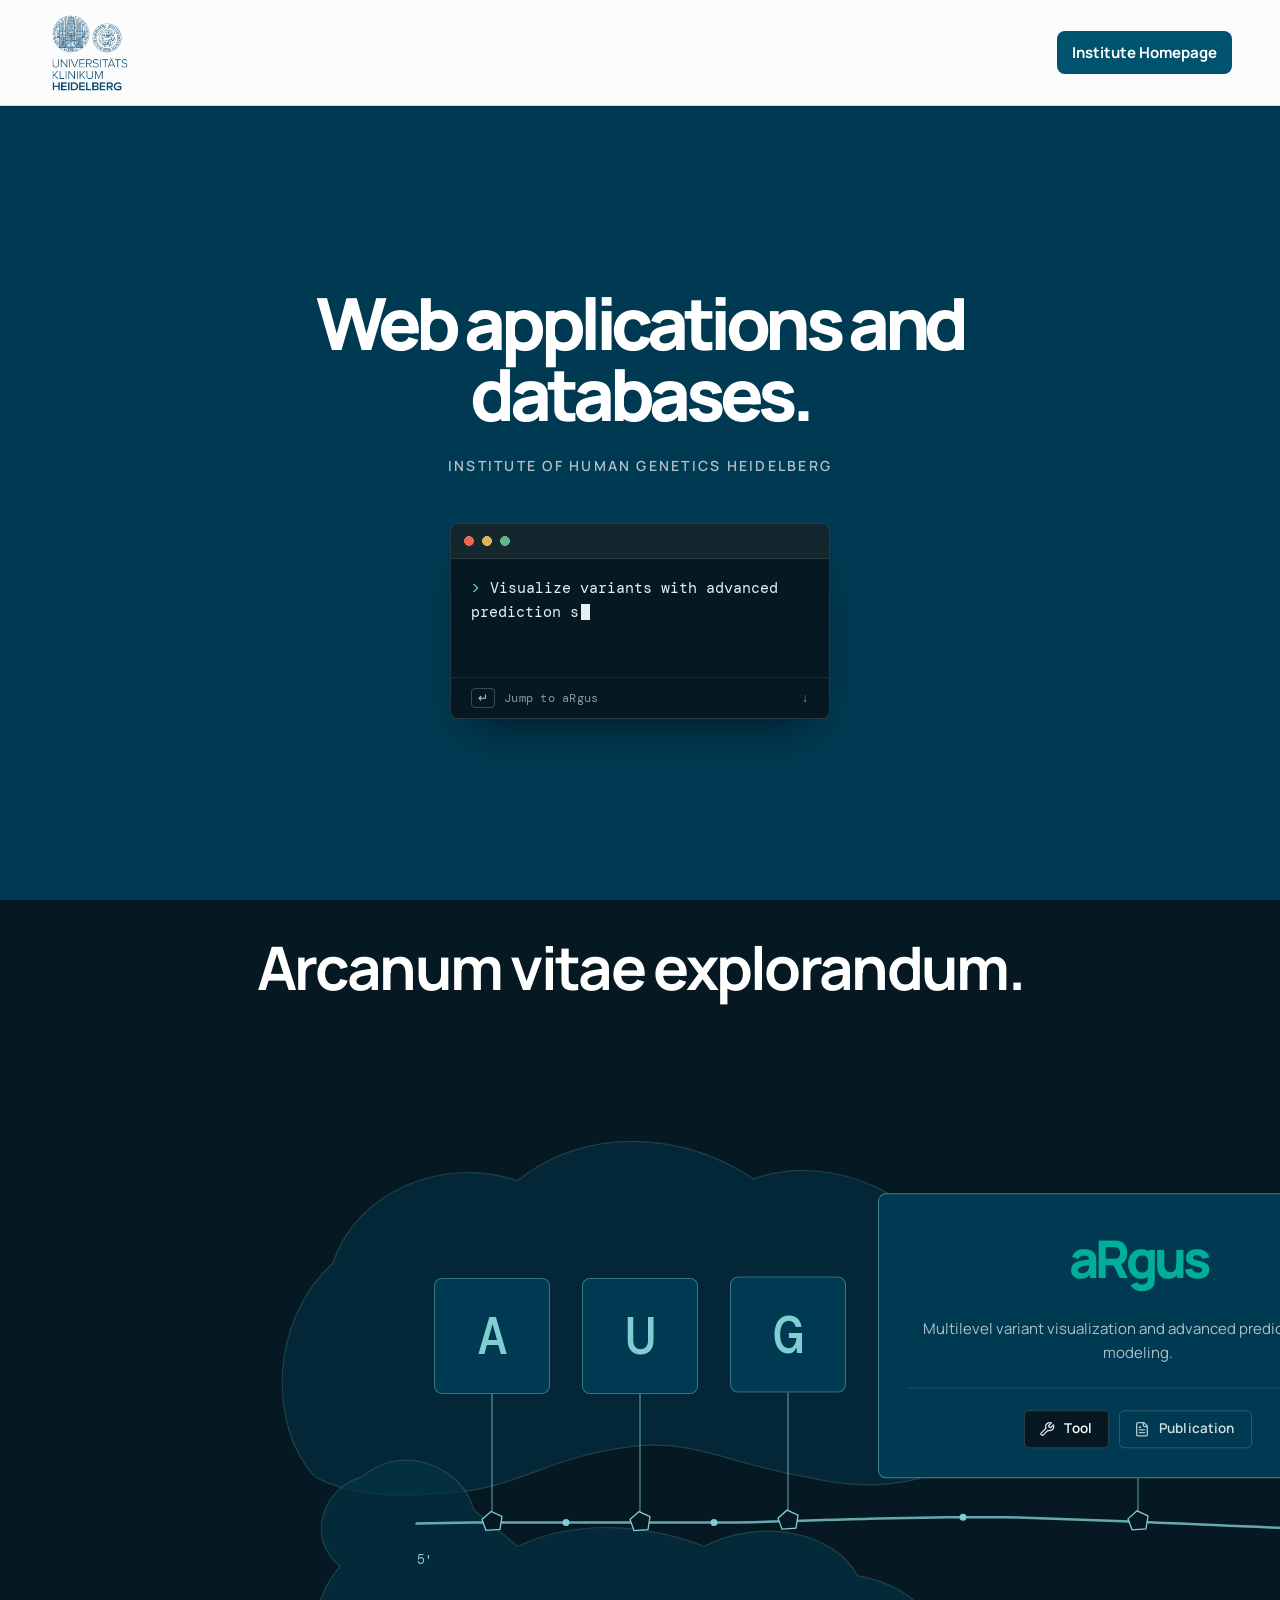
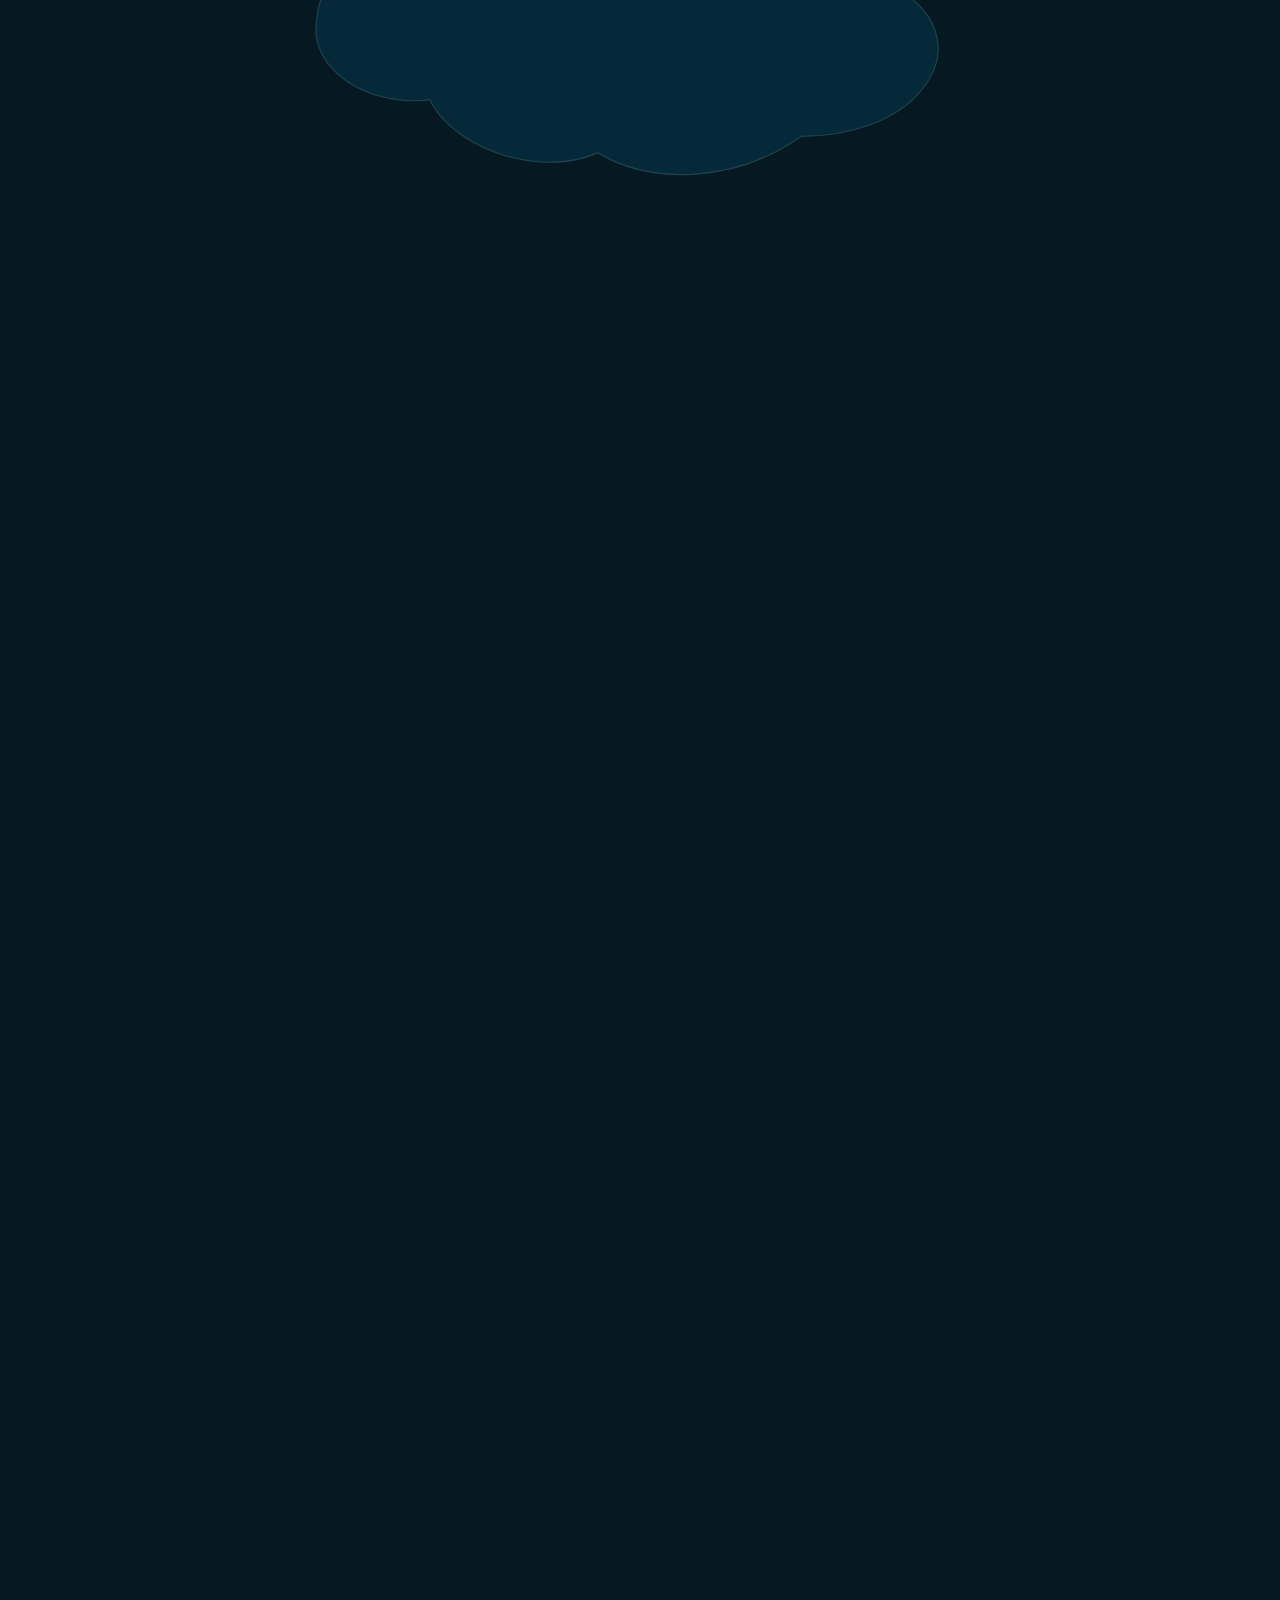
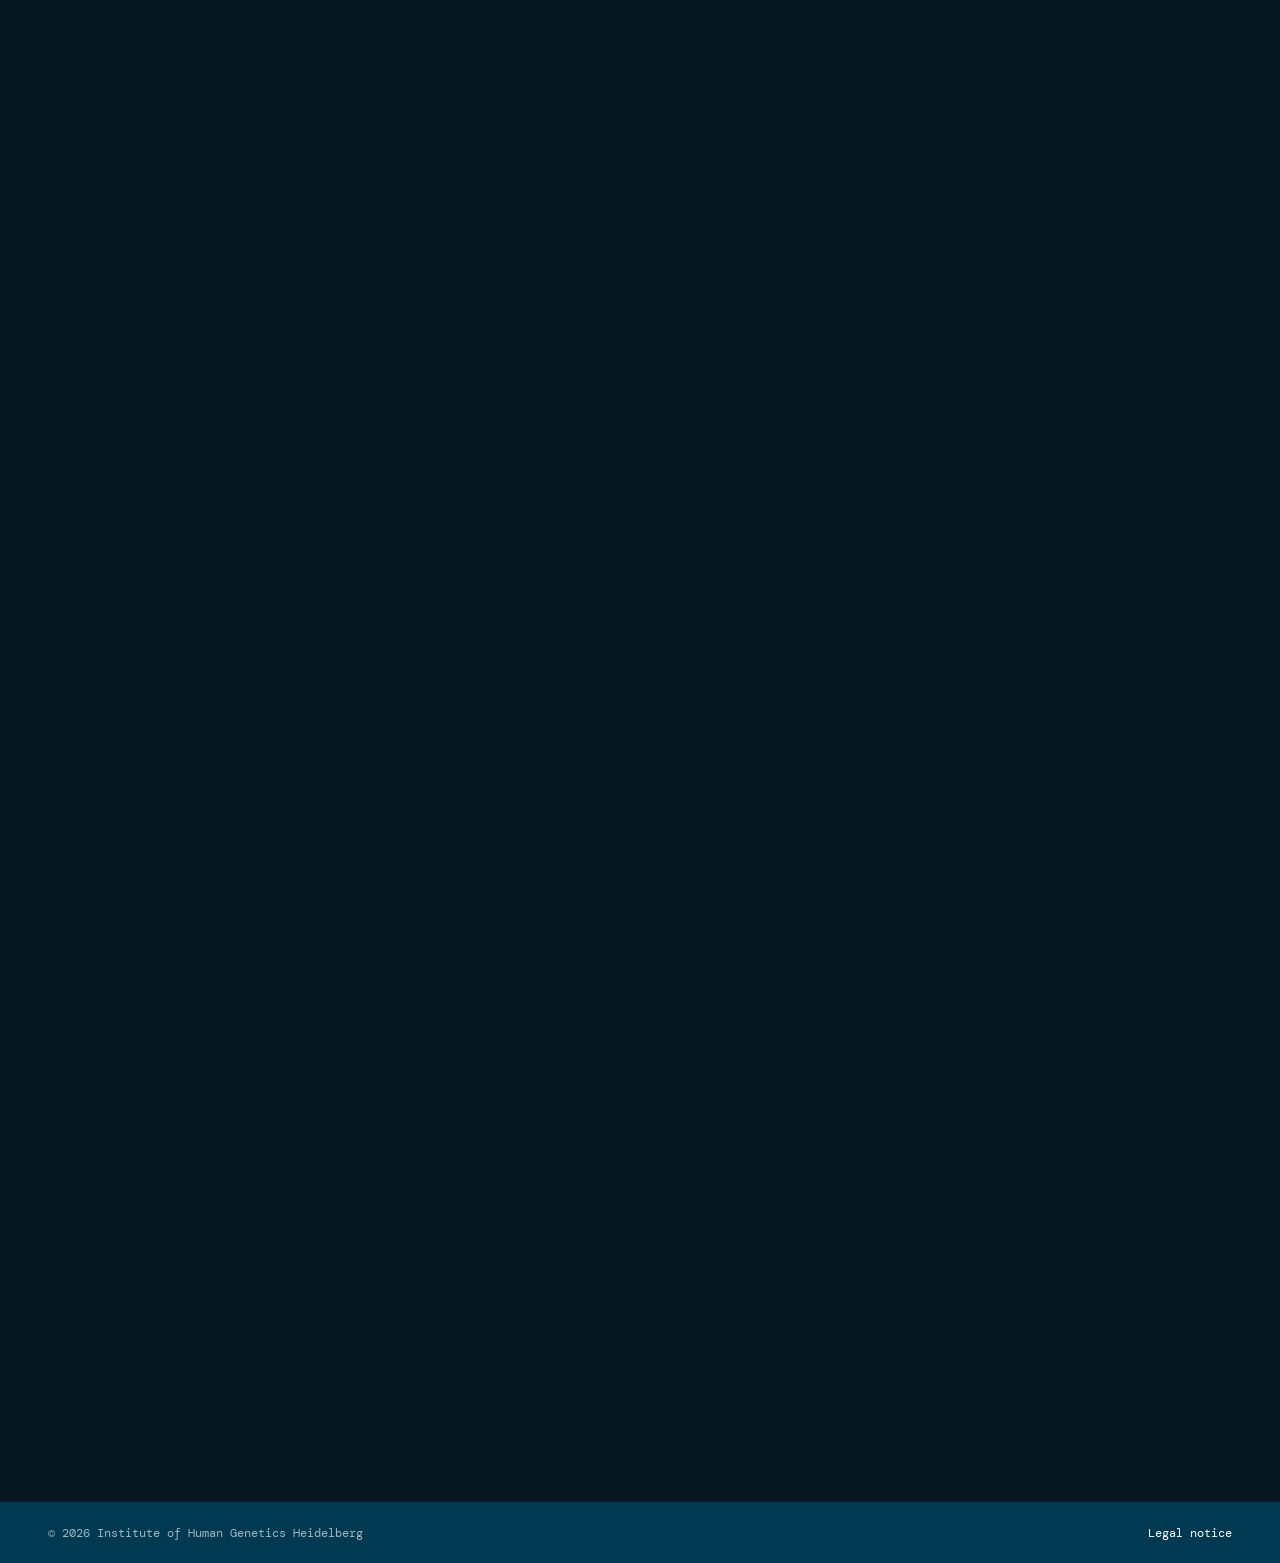
==== horizontal.html @ 0d4185ce "Add horizontal RNA portal test preview" ====
<!doctype html>
<html lang="en">
<head>
  <meta charset="UTF-8" /><meta name="viewport" content="width=device-width, initial-scale=1.0" />
  <meta name="description" content="Web tools and databases from the Institute of Human Genetics Heidelberg." />
  <title>Institute of Human Genetics Heidelberg | Digital Tools</title>
  <link rel="preconnect" href="https://fonts.googleapis.com" /><link rel="preconnect" href="https://fonts.gstatic.com" crossorigin />
  <link href="https://fonts.googleapis.com/css2?family=DM+Mono:wght@400;500&family=Manrope:wght@400;500;600;700;800&display=swap" rel="stylesheet" />
  <link rel="stylesheet" href="styles.css?v=20261027-28" />
  <link rel="stylesheet" href="overrides.css?v=20261027-28" />
  <link rel="stylesheet" href="horizontal.css?v=20261027-28" />
</head>
<body>
  <a class="skip-link" href="#tools">Skip to tools</a>
  <header class="site-header">
    <div class="hospital-logo" aria-label="Universitätsklinikum Heidelberg">
      <img src="assets/ukhd-logo.png" alt="Universitätsklinikum Heidelberg" />
    </div>
    <nav aria-label="Main navigation"><a class="nav-button" href="https://www.klinikum.uni-heidelberg.de/humangenetik/" target="_blank" rel="noopener noreferrer">Institute Homepage</a></nav>
  </header>
  <main id="top">
    <section class="hero" aria-labelledby="hero-title">
      <div class="hero-copy">
        <h1 id="hero-title">Web applications and databases.</h1>
        <p class="intro">Institute of Human Genetics Heidelberg</p>
        <p class="phrase-rotator"><a id="phrase-link" class="phrase-link" href="#tool-argus" aria-label="Explore our tools"><span class="prompt" aria-hidden="true">&gt;</span><span id="phrase-text"></span><span class="caret" aria-hidden="true"></span><span class="hint" aria-hidden="true"><kbd>&crarr;</kbd><span id="phrase-hint-text"></span><span class="hint-arrow">&darr;</span></span></a></p>
      </div>
    </section>
    <section class="tools-section horizontal-tools" id="tools" aria-label="Web applications">
      <div class="horizontal-journey" data-start-slot="0" data-stop-slot="13">
        <div class="horizontal-scene">
          <div class="section-heading">
            <h2>Arcanum vitae explorandum.</h2>
          </div>
          <div class="horizontal-stage">
            <svg class="horizontal-ribosome" aria-hidden="true"><g id="horizontal-ribosome-schematic"><path class="subunit-large" data-subunit="60S" d="M-178 -25 C-204 -54 -202 -111 -168 -142 C-155 -181 -108 -201 -67 -187 C-30 -217 24 -214 62 -188 C108 -204 158 -176 170 -141 C207 -122 212 -78 188 -48 C169 -20 128 -16 91 -25 C48 -32 28 -47 -9 -41 C-52 -35 -70 -17 -109 -16 C-137 -14 -160 -15 -178 -25 Z"/><path class="subunit-small" data-subunit="40S" d="M-164 24 C-183 9 -174 -19 -152 -25 C-129 -45 -96 -29 -91 -7 L-67 13 C-31 -4 10 3 35 13 C66 -3 106 5 119 29 C154 35 173 62 158 86 C143 111 109 117 88 117 C53 142 7 144 -23 126 C-58 141 -104 121 -115 97 C-151 101 -181 79 -177 54 C-176 42 -172 33 -164 24 Z"/></g></svg>
            <div class="horizontal-viewport" tabindex="0" aria-label="Web applications">
              <div class="horizontal-track">
                <svg class="horizontal-backbone" aria-hidden="true"><path class="horizontal-strand"></path><g class="horizontal-sugars"></g></svg>
                <div class="horizontal-unit horizontal-letter start-codon" data-slot="0"><span class="nucleotide-mark" aria-hidden="true">A</span></div>
                <div class="horizontal-unit horizontal-letter start-codon" data-slot="1"><span class="nucleotide-mark" aria-hidden="true">U</span></div>
                <div class="horizontal-unit horizontal-letter start-codon" data-slot="2"><span class="nucleotide-mark" aria-hidden="true">G</span></div>
                <div class="horizontal-unit horizontal-tool" data-slot="3" data-index="0"><article class="tool-card argus" id="tool-argus">
          <div class="tool-logo-wrap"><span class="argus-logo">aRgus</span></div>
          <p class="tool-description">Multilevel variant visualization and advanced prediction score modeling.</p>
          <div class="card-links"><a class="text-link" href="https://argus.urz.uni-heidelberg.de" target="_blank" rel="noopener noreferrer">Tool</a><a class="repo-link" href="https://pubmed.ncbi.nlm.nih.gov/36789265/" target="_blank" rel="noopener noreferrer">Publication</a></div>
        </article></div>
                <div class="horizontal-unit horizontal-letter" data-slot="4"><span class="nucleotide-mark" aria-hidden="true">G</span></div>
                <div class="horizontal-unit horizontal-letter" data-slot="5"><span class="nucleotide-mark" aria-hidden="true">C</span></div>
                <div class="horizontal-unit horizontal-tool" data-slot="6" data-index="1"><article class="tool-card mfap" id="tool-mfap">
          <div class="tool-logo-wrap"><img class="mfap-logo" src="assets/mfap-logo.svg" alt="MfAP logo" /></div>
          <p class="tool-description">Calculate and predict DNA- and protein-level consequences of variants in single-exon genes.</p>
          <div class="card-links"><a class="text-link" href="https://tim-schubert-mfap.share.connect.posit.cloud/" target="_blank" rel="noopener noreferrer">Tool</a><a class="repo-link" href="https://github.com/tim-schubert/mfap" target="_blank" rel="noopener noreferrer">GitHub</a></div>
        </article></div>
                <div class="horizontal-unit horizontal-letter" data-slot="7"><span class="nucleotide-mark" aria-hidden="true">A</span></div>
                <div class="horizontal-unit horizontal-letter" data-slot="8"><span class="nucleotide-mark" aria-hidden="true">U</span></div>
                <div class="horizontal-unit horizontal-tool" data-slot="9" data-index="2"><article class="tool-card mammoth" id="tool-mammoth">
          <div class="tool-logo-wrap"><img class="mammoth-logo" src="assets/mammoth-logo.png" alt="MAMMOTH icon" /><span class="mammoth-wordmark">MAMMOTH</span></div>
          <p class="tool-description">Multi-omics database for human stem cell-derived cortical neurons modeling Prader-Willi and Schaaf-Yang syndrome.</p>
          <div class="card-links"><a class="text-link" href="https://jannisbuecking-mamoth.share.connect.posit.cloud/" target="_blank" rel="noopener noreferrer">Tool</a><a class="repo-link" href="https://github.com/jannisbuecking/MAMMOTH" target="_blank" rel="noopener noreferrer">GitHub</a><a class="repo-link" href="https://doi.org/10.64898/2026.05.01.722223" target="_blank" rel="noopener noreferrer">Publication</a></div>
        </article></div>
                <div class="horizontal-unit horizontal-letter" data-slot="10"><span class="nucleotide-mark" aria-hidden="true">C</span></div>
                <div class="horizontal-unit horizontal-letter" data-slot="11"><span class="nucleotide-mark" aria-hidden="true">G</span></div>
                <div class="horizontal-unit horizontal-tool" data-slot="12" data-index="3"><article class="tool-card sys" id="tool-sys">
          <div class="tool-logo-wrap"><span class="sys-logo">SYS Severity Score Calculator</span></div>
          <p class="tool-description">Clinical severity score calculator for Schaaf-Yang syndrome, based on developmental milestones and phenotype.</p>
          <div class="card-links"><a class="text-link" href="https://w3id.org/schaaflab/sys-severity-calculator" target="_blank" rel="noopener noreferrer">Tool</a></div>
        </article></div>
                <div class="horizontal-unit horizontal-letter stop-codon" data-slot="13"><span class="nucleotide-mark" aria-hidden="true">U</span></div>
                <div class="horizontal-unit horizontal-letter stop-codon" data-slot="14"><span class="nucleotide-mark" aria-hidden="true">A</span></div>
                <div class="horizontal-unit horizontal-letter stop-codon" data-slot="15"><span class="nucleotide-mark" aria-hidden="true">A</span></div>
              </div>
              <span class="horizontal-prime horizontal-start" aria-hidden="true">5′</span>
              <span class="horizontal-prime horizontal-end" aria-hidden="true">3′</span>
            </div>
          </div>
        </div>
      </div>
    </section>
  </main>
  <footer><span>© <span id="year"></span> Institute of Human Genetics Heidelberg</span><a href="impressum.html">Legal notice</a></footer>
  <script src="script.js?v=20261027-28"></script>
  <script src="horizontal.js?v=20261027-28"></script>
</body>
</html>
---- styles.css ----
:root{--blue:#00536f;--blue-dark:#003a52;--aqua:#80cdd2;--mist:#e9f3f3;--paper:#fbfcfc;--ink:#12313d;--coral:#ee674d;--line:#c9dde0}*{box-sizing:border-box}html{scroll-behavior:smooth}body{margin:0;background:var(--paper);color:var(--ink);font-family:Manrope,Arial,sans-serif}a{color:inherit}.skip-link{position:absolute;left:-999px}.skip-link:focus{left:1rem;top:1rem;z-index:3;background:#fff;padding:.75rem}.site-header{height:106px;display:flex;align-items:center;justify-content:space-between;max-width:1320px;padding:10px 48px;margin:auto;border-bottom:1px solid var(--line)}.hospital-logo img{display:block;width:132px;max-height:84px;object-fit:contain;object-position:left center}nav{display:flex;align-items:center;gap:29px;font-size:13px;font-weight:700}nav a{text-decoration:none}.nav-button{background:var(--blue);color:#fff;padding:11px 15px;border-radius:2px}.eyebrow{margin:0 0 16px;font-family:"DM Mono",monospace;font-size:11px;letter-spacing:.11em;text-transform:uppercase;color:var(--blue)}h1,h2,p{margin-top:0}h1{margin-bottom:24px;max-width:740px;font-size:clamp(50px,6vw,86px);line-height:.99;letter-spacing:-.075em;font-weight:800}h1 em{color:var(--blue);font-style:normal}.intro{max-width:490px;color:#4e6870;font-size:17px;line-height:1.65}.tools-section{padding:90px max(48px,calc((100vw - 1224px)/2));background:var(--blue-dark);color:#fff}.section-heading{max-width:640px;margin-bottom:42px}.section-heading .eyebrow{color:var(--aqua)}h2{margin-bottom:13px;font-size:clamp(32px,4vw,54px);line-height:1.04;letter-spacing:-.06em}.tool-grid{display:grid;grid-template-columns:repeat(2,1fr);gap:18px}.tool-card{min-height:400px;display:flex;flex-direction:column;padding:25px;color:var(--ink)}.card-links{display:flex;align-items:center;justify-content:space-between}.tool-logo-wrap{min-height:150px;display:flex;align-items:center;margin:18px 0}.mammoth-logo{width:230px;max-height:145px;object-fit:contain;object-position:left center;mix-blend-mode:multiply}.mfap-logo{width:250px;height:auto}.tool-description{max-width:435px;margin-bottom:22px;color:#3e5a62;font-size:14px;line-height:1.55}.card-links{margin-top:auto}.text-link{font-size:14px;font-weight:800;text-decoration:none}.repo-link{text-decoration:none;border-bottom:1px solid currentColor;padding-bottom:2px}footer{display:flex;justify-content:space-between;gap:22px;max-width:1320px;margin:auto;padding:22px 48px;border-top:1px solid var(--line);color:#527077;font:11px "DM Mono",monospace}footer a{text-decoration:none}@media(max-width:700px){.site-header{height:82px;padding:7px 20px}.hospital-logo img{width:99px;max-height:68px}nav a:not(.nav-button){display:none}.nav-button{padding:9px 10px;font-size:11px}.tools-section{padding:65px 20px}.tool-grid{grid-template-columns:1fr}.tool-card{min-height:370px}footer{display:block;padding:18px 20px}footer a{display:block;margin-top:8px}}
---- overrides.css ----
.hero {
  max-width: none; margin: 0;
  display: block; position: relative; overflow: hidden; padding: 0;
  min-height: calc(100vh - 106px); min-height: calc(100svh - 106px);
  color: #fff;
  background: var(--blue-dark);
}
.hero-copy { position: relative; z-index: 1; max-width: 860px; margin: 0 auto; padding: 120px 48px; min-height: calc(100vh - 106px); min-height: calc(100svh - 106px); display: flex; flex-direction: column; align-items: center; justify-content: center; text-align: center; }
.hero h1 { color: #fff; font-size: clamp(42px, 6vw, 72px); }
.hero .intro { color: #aebfc6; text-transform: uppercase; letter-spacing: .16em; font-size: 14px; font-weight: 600; }
.phrase-rotator { margin: 32px 0 0; width: 100%; display: flex; justify-content: center; }
.phrase-link {
  position: relative; display: block; box-sizing: border-box; overflow: hidden;
  width: min(100%, 380px); height: 196px; padding: 52px 20px 18px; text-decoration: none; text-align: left;
  font: 400 15px/24px "DM Mono", monospace; color: #e6f1f3;
  background: #061821; border: 1px solid rgba(255, 255, 255, .14); border-radius: 8px;
  box-shadow: 0 24px 48px -24px rgba(0, 0, 0, .7);
  transition: border-color 200ms ease;
}
.phrase-link:hover { border-color: rgba(255, 255, 255, .4); }
.phrase-link::before {
  content: ''; position: absolute; top: 0; left: 0; right: 0; height: 34px;
  background:
    radial-gradient(circle 5px at 18px 17px, #ee674d 98%, transparent),
    radial-gradient(circle 5px at 36px 17px, #d9b45a 98%, transparent),
    radial-gradient(circle 5px at 54px 17px, #5fb58a 98%, transparent),
    rgba(255, 255, 255, .06);
  border-bottom: 1px solid rgba(255, 255, 255, .1);
}
.phrase-link .hint {
  position: absolute; left: 0; right: 0; bottom: 0; display: flex; align-items: center; gap: 9px;
  padding: 10px 20px; border-top: 1px solid rgba(255, 255, 255, .08); background: #061821;
  font: 400 12px/1 "DM Mono", monospace; color: #7f9aa3; letter-spacing: .02em; transition: color 200ms ease;
}
.phrase-link .hint kbd { font: inherit; padding: 3px 6px; border: 1px solid rgba(255, 255, 255, .22); border-radius: 4px; color: #b9d3d8; }
.phrase-link .hint-arrow { margin-left: auto; transition: transform 200ms ease; }
.phrase-link:hover .hint, .phrase-link:focus-visible .hint { color: var(--aqua); }
.phrase-link:hover .hint-arrow { transform: translateY(3px); }
.phrase-link:focus-visible { outline: 2px solid var(--aqua); outline-offset: 3px; }
.phrase-link .prompt { color: var(--aqua); margin-right: 10px; }
.phrase-link .caret { display: inline-block; width: .6em; height: 1.05em; margin-left: 2px; vertical-align: -.18em; background: #e6f1f3; animation: caret-blink 1s step-end infinite; }
@keyframes caret-blink { 0%, 49% { opacity: 1; } 50%, 100% { opacity: 0; } }

.tools-section { background: #061821; color: #fff; }
.tools-section .section-heading { margin-bottom: 40px; }
.tools-section h2 { color: #fff; font-size: clamp(34px, 4.8vw, 60px); letter-spacing: -.045em; max-width: none; }
.tool-grid { display: grid; grid-template-columns: repeat(2, minmax(0, 1fr)); gap: 22px; }
.tool-card {
  display: flex; flex-direction: column; gap: 22px; min-height: 0;
  padding: 30px; text-align: left;
  background: var(--blue-dark); border: 1px solid rgba(255, 255, 255, .1); border-radius: 10px;
  transition: border-color 200ms ease, box-shadow 200ms ease;
}
.tool-card:hover { border-color: rgba(255, 255, 255, .3); box-shadow: 0 14px 32px -20px rgba(0, 0, 0, .8); }
.tool-card.reveal-ready {
  opacity: 0;
  transform: translateY(32px);
  transition: opacity 700ms cubic-bezier(.22, 1, .36, 1), transform 700ms cubic-bezier(.22, 1, .36, 1), border-color 200ms ease, box-shadow 200ms ease;
  transition-delay: calc(var(--reveal-order, 0) * 100ms);
  will-change: opacity, transform;
}
.tool-card.reveal-ready.is-visible { opacity: 1; transform: none; }
.tool-card.is-highlighted { border-color: rgba(255, 255, 255, .6); box-shadow: 0 0 0 3px rgba(255, 255, 255, .18); transition-delay: 0s; }
.tool-card .tool-logo-wrap { min-height: 0; height: 72px; margin: 0; padding: 0; justify-content: flex-start; align-items: center; background: none; }
.tool-card .tool-description { flex: 1; margin: 0; max-width: 52ch; font-size: 16px; line-height: 1.55; color: #aebfc6; }
.tool-card .card-links { margin: 0; padding-top: 22px; border-top: 1px solid rgba(255, 255, 255, .1); flex-wrap: wrap; justify-content: flex-start; gap: 10px; }
.nav-button { align-items: center; border-radius: 8px; display: inline-flex; justify-content: center; text-align: center; }
.argus-logo { color: #00ae9b; font-size: 52px; font-weight: 800; letter-spacing: -.08em; line-height: 1; }
.mfap-logo { width: 150px; height: auto; filter: invert(1); }
.mammoth .tool-logo-wrap { flex-direction: row; gap: 12px; }
.mammoth-logo { width: auto; height: 64px; max-height: none; mix-blend-mode: normal; filter: drop-shadow(0 0 1px #fff) drop-shadow(0 0 1px #fff); }
.mammoth-wordmark { color: #e6f1f3; font-size: 22px; font-weight: 800; letter-spacing: -.05em; }
.sys-logo { max-width: 200px; color: #fff; font-size: 22px; font-weight: 800; line-height: 1.15; letter-spacing: -.03em; }

.card-links .text-link, .card-links .repo-link {
  display: inline-flex; align-items: center; gap: 9px; padding: 10px 16px 10px 14px; border-radius: 5px;
  font: 600 13.5px/1 Manrope, Arial, sans-serif; letter-spacing: .01em; text-transform: none; text-decoration: none; white-space: nowrap;
  transition: background 160ms ease, border-color 160ms ease, color 160ms ease;
}
.card-links .text-link::before, .card-links .repo-link::before {
  content: ''; width: 16px; height: 16px; background: currentColor; opacity: .85;
  -webkit-mask: var(--icon) center / contain no-repeat; mask: var(--icon) center / contain no-repeat;
}
.card-links .text-link { --icon: url("data:image/svg+xml,%3Csvg xmlns='http://www.w3.org/2000/svg' viewBox='0 0 24 24' fill='none' stroke='black' stroke-width='2' stroke-linecap='round' stroke-linejoin='round'%3E%3Cpath d='M14.7 6.3a1 1 0 0 0 0 1.4l1.6 1.6a1 1 0 0 0 1.4 0l3.77-3.77a6 6 0 0 1-7.94 7.94l-6.91 6.91a2.12 2.12 0 0 1-3-3l6.91-6.91a6 6 0 0 1 7.94-7.94l-3.76 3.76z'/%3E%3C/svg%3E"); background: #061821; color: #fff; border: 1px solid rgba(255, 255, 255, .16); }
.card-links .text-link:hover { background: #020d13; border-color: rgba(255, 255, 255, .4); }
.card-links .repo-link { --icon: url("data:image/svg+xml,%3Csvg xmlns='http://www.w3.org/2000/svg' viewBox='0 0 24 24' fill='none' stroke='black' stroke-width='2' stroke-linecap='round' stroke-linejoin='round'%3E%3Cpath d='M15 2H6a2 2 0 0 0-2 2v16a2 2 0 0 0 2 2h12a2 2 0 0 0 2-2V7z'/%3E%3Cpath d='M14 2v4a2 2 0 0 0 2 2h4'/%3E%3Cpath d='M10 9H8'/%3E%3Cpath d='M16 13H8'/%3E%3Cpath d='M16 17H8'/%3E%3C/svg%3E"); background: transparent; color: #cfdde1; border: 1px solid rgba(255, 255, 255, .16); }
.card-links .repo-link[href*="github.com"] { --icon: url("data:image/svg+xml,%3Csvg xmlns='http://www.w3.org/2000/svg' viewBox='0 0 24 24' fill='none' stroke='black' stroke-width='2' stroke-linecap='round' stroke-linejoin='round'%3E%3Cpath d='M15 22v-4a4.8 4.8 0 0 0-1-3.5c3 0 6-2 6-5.5.08-1.25-.27-2.48-1-3.5.28-1.15.28-2.35 0-3.5 0 0-1 0-3 1.5-2.64-.5-5.36-.5-8 0C6 2 5 2 5 2c-.3 1.15-.3 2.35 0 3.5A5.4 5.4 0 0 0 4 9c0 3.5 3 5.5 6 5.5-.39.49-.68 1.05-.85 1.65-.17.6-.22 1.23-.15 1.85v4'/%3E%3Cpath d='M9 18c-4.51 2-5-2-7-2'/%3E%3C/svg%3E"); }
.card-links .repo-link:hover { border-color: rgba(255, 255, 255, .4); color: #fff; }
.card-links a:focus-visible { outline: 2px solid #fff; outline-offset: 2px; }

nav { font-size: 15px; }

footer { font-size: 12px; color: #9fb9c0; background: var(--blue-dark); border-top: 0; box-shadow: 0 0 0 100vmax var(--blue-dark); clip-path: inset(0 -100vmax); }
footer a { color: #fff; }

.legal-page { max-width: 900px; margin: 0 auto; padding: 72px 48px 100px; }
.legal-page h1 { font-size: clamp(42px, 5vw, 66px); }
.legal-page h2 { margin-top: 42px; font-size: 22px; letter-spacing: -.03em; }
.legal-page p { max-width: 780px; color: #3e5a62; font-size: 15px; line-height: 1.7; }
.legal-page .legal-address { white-space: pre-line; }

@media (max-width: 860px) { .tool-grid { grid-template-columns: 1fr; } }
@media (max-width: 700px) {
  .hero-copy { padding: 72px 24px; min-height: calc(100vh - 82px); min-height: calc(100svh - 82px); }
  .hero h1 { font-size: clamp(32px, 9vw, 46px); }
  nav a:not(.nav-button) { display: block; }
}
@media (prefers-reduced-motion: reduce) {
  .tool-card.reveal-ready {
    opacity: 1;
    transform: none;
    transition: none;
  }
  .phrase-link .caret { animation: none; }
}
---- horizontal.css ----
/* The original header and hero are deliberately outside this stylesheet. */
.tools-section.horizontal-tools { padding: 0; position: relative; background: #061821; }
.horizontal-tools .section-heading { max-width: 1224px; margin: 0 auto; padding: 36px 48px 22px; text-align: center; }
.horizontal-tools h2 { font-size: clamp(34px, 4.8vw, 60px); margin: 0; }
.horizontal-scene { --horizontal-base-size: 116px; position: relative; isolation: isolate; }
.horizontal-stage { position: relative; }
.horizontal-viewport { position: relative; padding: 28px 48px 60px; }
.horizontal-viewport:focus-visible { outline: 2px solid var(--aqua); outline-offset: -4px; }
.horizontal-track { position: relative; display: flex; flex-wrap: wrap; align-items: center; justify-content: center; gap: 32px; }
.horizontal-unit { flex: 0 0 auto; position: relative; }
.horizontal-letter { width: var(--horizontal-base-size); }
.horizontal-tool { width: min(100%, 520px); }
.horizontal-unit .nucleotide-mark { width: var(--horizontal-base-size); height: var(--horizontal-base-size); display: grid; place-items: center; border: 1px solid #80cdd266; border-radius: 8px; background: var(--blue-dark); color: var(--aqua); font: 500 52px 'DM Mono', monospace; }
.horizontal-unit .tool-card { width: 100%; min-height: var(--horizontal-card-height, 0px); padding: 29px; gap: 22px; border-radius: 8px; text-align: center; align-items: center; }
.horizontal-unit .tool-card.reveal-ready { opacity: 1; transform: none; transition: border-color 200ms ease, box-shadow 200ms ease; transition-delay: 0s; will-change: auto; }
.horizontal-unit .tool-card.is-current { border-color: #80cdd280; }
.horizontal-unit .tool-logo-wrap { flex-shrink: 0; width: 100%; justify-content: center; }
.horizontal-unit .tool-description { font-size: 15px; line-height: 1.6; text-align: center; }
.horizontal-unit .card-links { margin-top: auto; width: 100%; justify-content: center; }
.horizontal-unit .card-links a { justify-content: center; }
.horizontal-unit .sys-logo { max-width: 310px; }
.horizontal-ribosome, .horizontal-backbone, .horizontal-prime { display: none; }
/* Only the page scrolls. The clipped viewport is not a second scroll container. */
.horizontal-tools.is-enhanced .horizontal-scene { position: sticky; top: 0; height: 100vh; height: 100svh; overflow: clip; }
.horizontal-tools.is-enhanced .horizontal-stage { position: absolute; top: var(--horizontal-stage-top); bottom: 0; width: 100%; }
.horizontal-tools.is-enhanced .horizontal-viewport { position: absolute; inset: 0; overflow: clip; padding: 0; }
.horizontal-tools.is-enhanced .horizontal-track { display: block; height: 100%; will-change: transform; }
.horizontal-tools.is-enhanced .horizontal-unit { position: absolute; top: 0; height: 100%; }
.horizontal-tools.is-enhanced .nucleotide-mark { position: absolute; left: calc(50% - var(--horizontal-base-size) / 2); }
.horizontal-tools.is-enhanced .tool-card { position: absolute; left: 0; }
.horizontal-tools.is-enhanced .horizontal-ribosome { display: block; position: absolute; inset: 0; width: 100%; height: 100%; pointer-events: none; opacity: .46; }
.horizontal-ribosome path { vector-effect: non-scaling-stroke; stroke: var(--aqua); stroke-width: 1.2; stroke-opacity: .45; stroke-linejoin: round; }
.horizontal-ribosome .subunit-large { fill: var(--blue-dark); }
.horizontal-ribosome .subunit-small { fill: var(--blue); fill-opacity: .68; }
.horizontal-tools.is-enhanced .horizontal-backbone { display: block; position: absolute; inset: 0; width: 100%; height: 100%; pointer-events: none; overflow: visible; }
.horizontal-strand { fill: none; stroke: var(--aqua); stroke-width: 2.5; stroke-linecap: round; stroke-opacity: .8; }
.horizontal-sugars path { fill: #061821; stroke: var(--aqua); stroke-width: 1.3; }
.horizontal-sugars .horizontal-stem { fill: none; stroke-opacity: .6; }
.horizontal-sugars circle { fill: var(--aqua); }
.horizontal-tools.is-enhanced .horizontal-prime { display: block; position: absolute; font: 13px 'DM Mono', monospace; color: var(--aqua); pointer-events: none; }
@media(max-width:700px) {
  .horizontal-tools .section-heading { padding: 28px 22px 14px; }
  .horizontal-tools h2 { font-size: 32px; }
  .horizontal-scene { --horizontal-base-size: 76px; }
  .horizontal-viewport { padding: 20px 22px 40px; }
  .horizontal-track { gap: 24px; }
  .horizontal-unit .nucleotide-mark { font-size: 36px; border-radius: 7px; }
  .horizontal-unit .tool-card { padding: 25px 23px; gap: 21px; }
  .horizontal-unit .tool-description { font-size: 14px; line-height: 1.65; }
  .horizontal-unit .tool-logo-wrap { height: 62px; }
  .horizontal-unit .argus-logo { font-size: 46px; }
  .horizontal-unit .mfap-logo { width: 142px; }
  .horizontal-unit .mammoth-logo { height: 52px; }
  .horizontal-unit .mammoth-wordmark { font-size: 20px; }
  .horizontal-unit .mammoth .tool-logo-wrap { gap: 10px; }
  .horizontal-unit .card-links { padding-top: 20px; gap: 9px; }
  .horizontal-unit .card-links a { font-size: 12px; padding: 10px 12px; gap: 7px; }
  .horizontal-unit .card-links a::before { width: 14px; height: 14px; }
}
@media(prefers-reduced-motion:reduce) {
  .horizontal-tools.is-enhanced .horizontal-track { will-change: auto; }
  .horizontal-unit .tool-card { transition: none; }
}
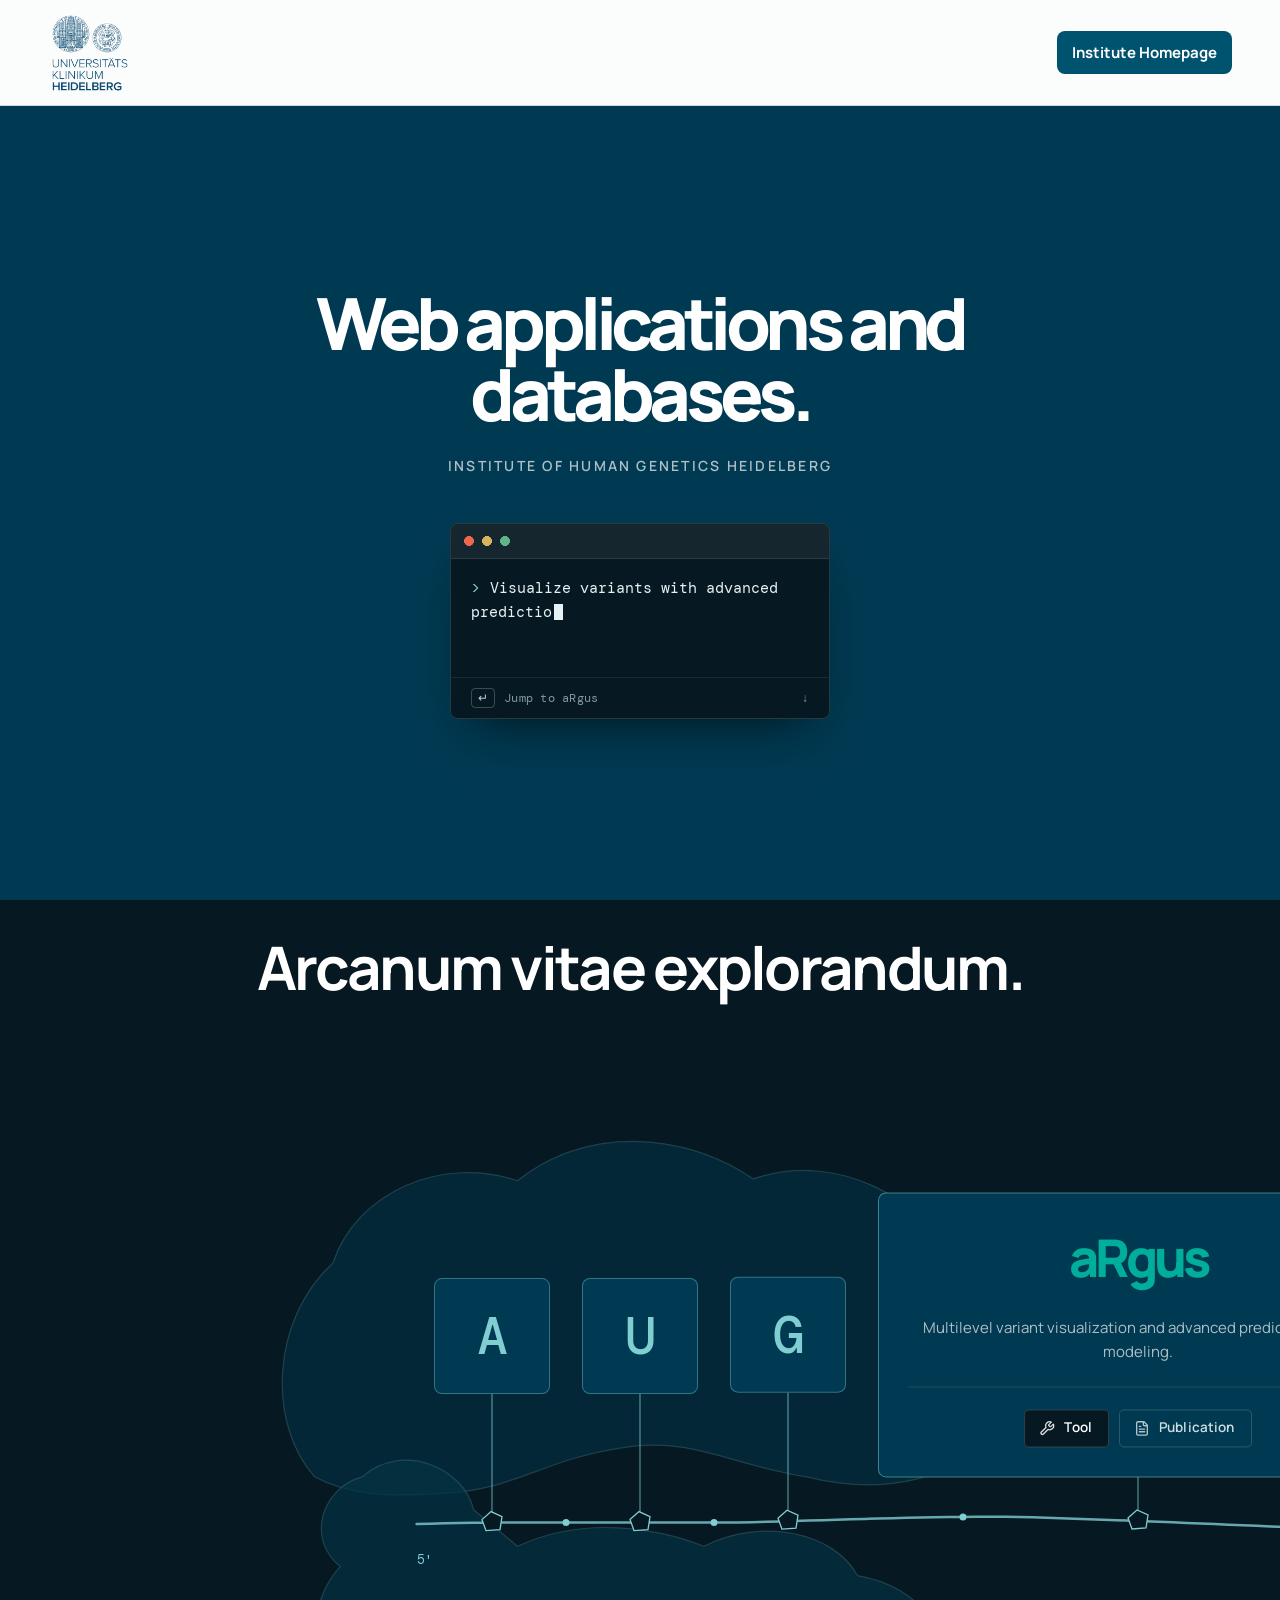
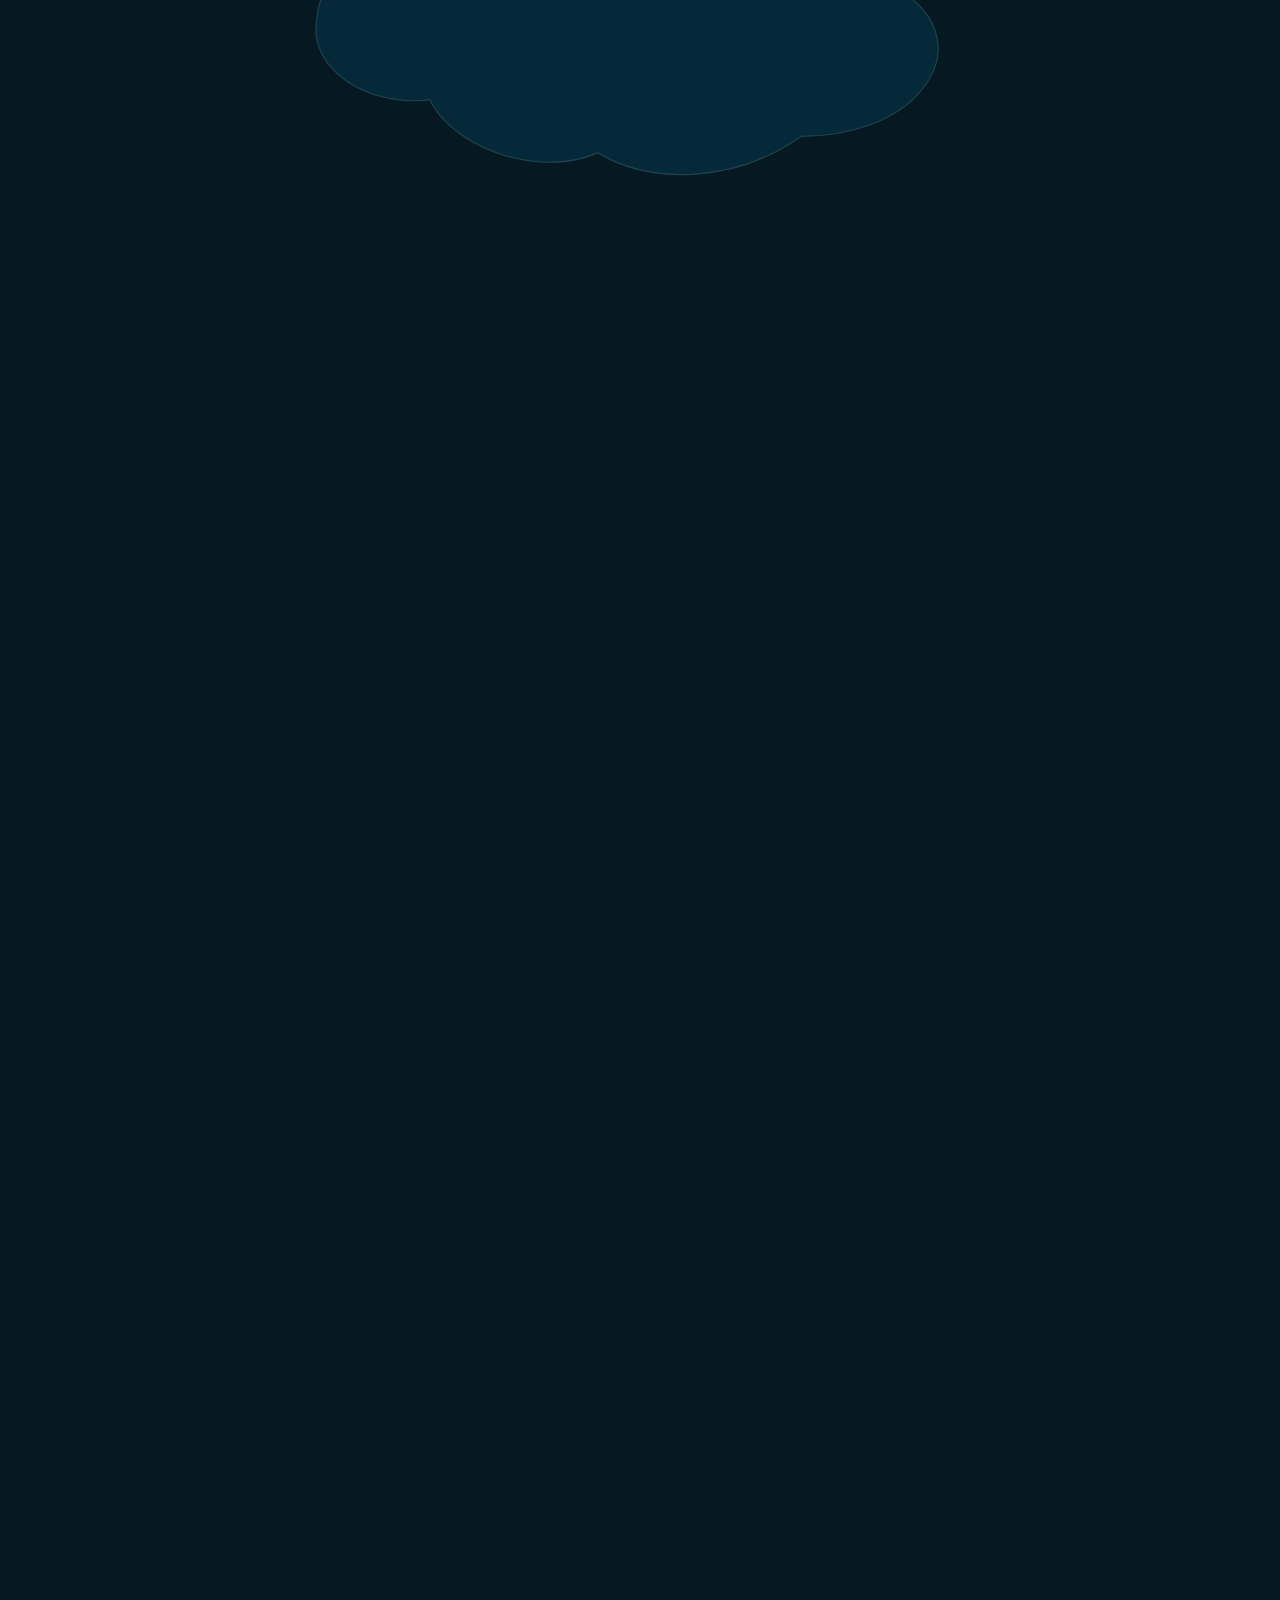
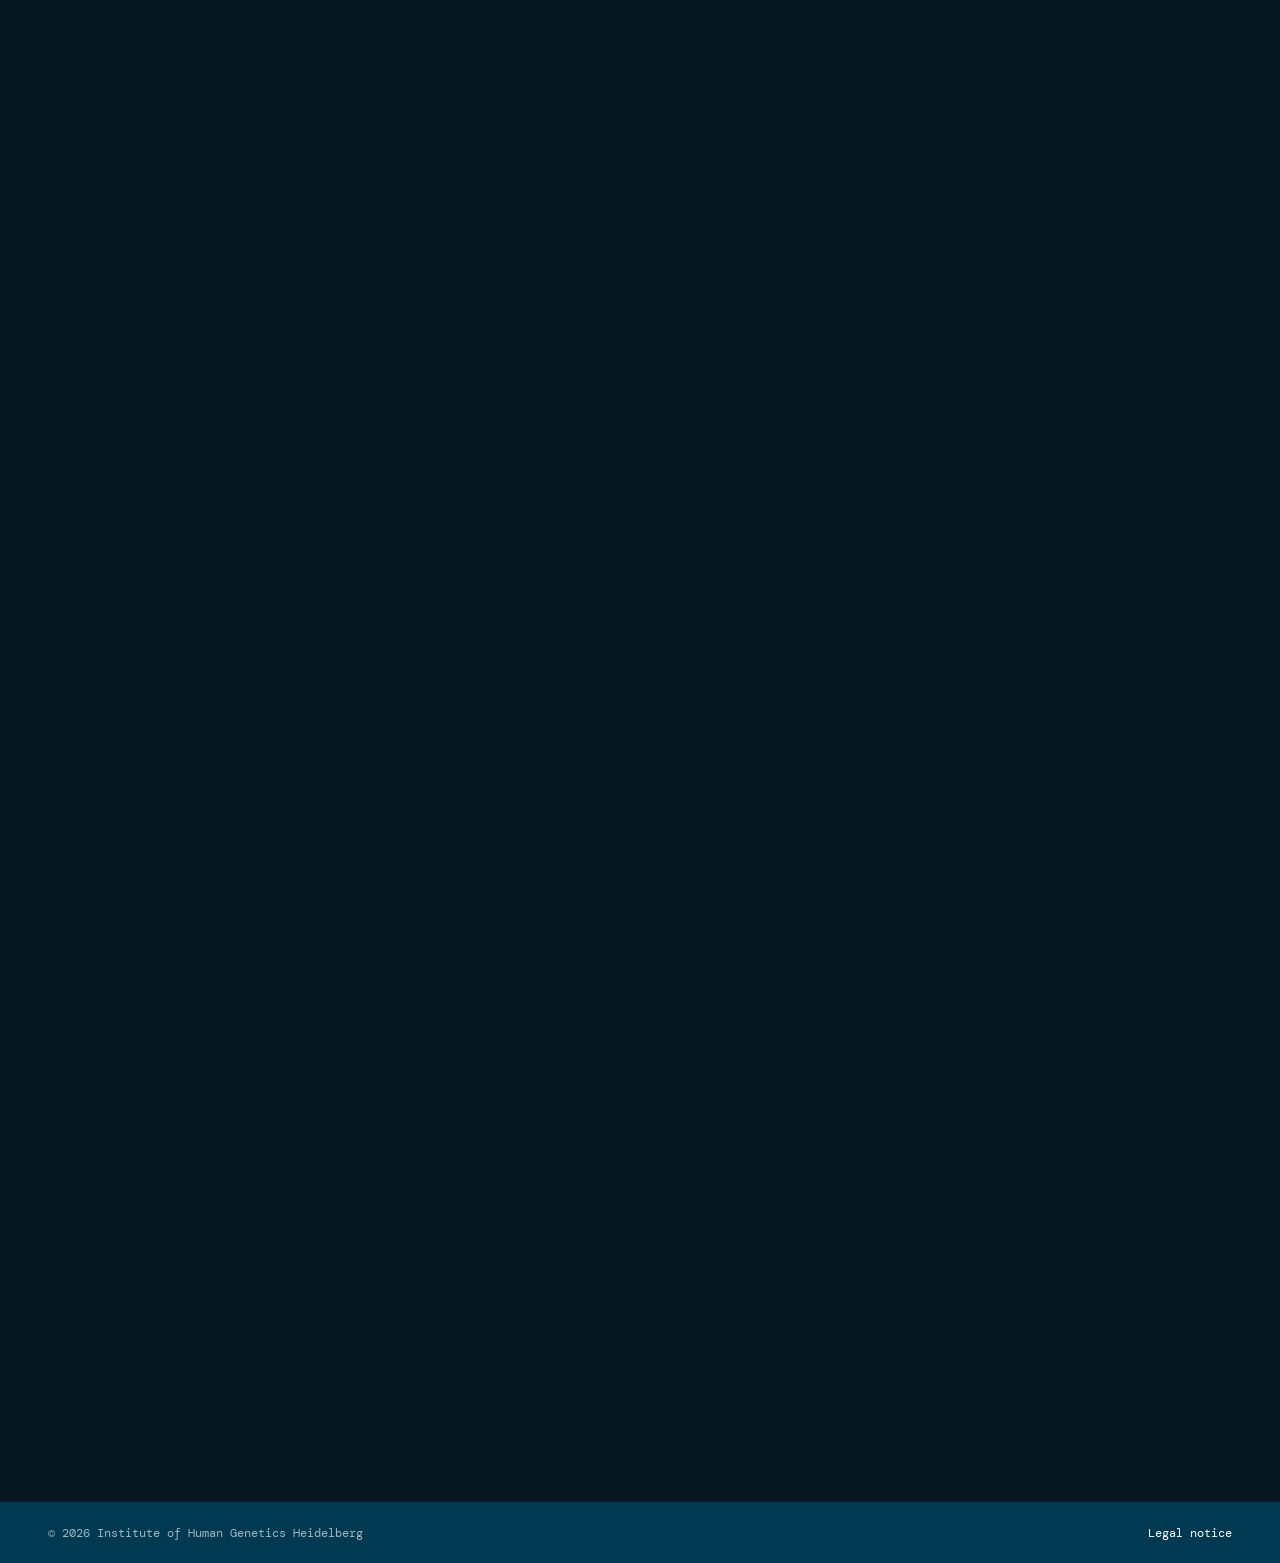
==== commit df8a1922: "Keep mobile RNA scene stable when Safari toolbars resize" ====
--- a/horizontal.html
+++ b/horizontal.html
@@ -6,9 +6,9 @@
   <title>Institute of Human Genetics Heidelberg | Digital Tools</title>
   <link rel="preconnect" href="https://fonts.googleapis.com" /><link rel="preconnect" href="https://fonts.gstatic.com" crossorigin />
   <link href="https://fonts.googleapis.com/css2?family=DM+Mono:wght@400;500&family=Manrope:wght@400;500;600;700;800&display=swap" rel="stylesheet" />
-  <link rel="stylesheet" href="styles.css?v=20261027-28" />
-  <link rel="stylesheet" href="overrides.css?v=20261027-28" />
-  <link rel="stylesheet" href="horizontal.css?v=20261027-28" />
+  <link rel="stylesheet" href="styles.css?v=20261027-29" />
+  <link rel="stylesheet" href="overrides.css?v=20261027-29" />
+  <link rel="stylesheet" href="horizontal.css?v=20261027-29" />
 </head>
 <body>
   <a class="skip-link" href="#tools">Skip to tools</a>
@@ -79,7 +79,7 @@
     </section>
   </main>
   <footer><span>© <span id="year"></span> Institute of Human Genetics Heidelberg</span><a href="impressum.html">Legal notice</a></footer>
-  <script src="script.js?v=20261027-28"></script>
-  <script src="horizontal.js?v=20261027-28"></script>
+  <script src="script.js?v=20261027-29"></script>
+  <script src="horizontal.js?v=20261027-29"></script>
 </body>
 </html>
--- a/horizontal.css
+++ b/horizontal.css
@@ -3,6 +3,9 @@
 .horizontal-tools .section-heading { max-width: 1224px; margin: 0 auto; padding: 36px 48px 22px; text-align: center; }
 .horizontal-tools h2 { font-size: clamp(34px, 4.8vw, 60px); margin: 0; }
 .horizontal-scene { --horizontal-base-size: 116px; position: relative; isolation: isolate; }
+/* Measure the same stable viewport in both the pinned and stacked layouts.
+   Mobile browser toolbars may resize innerHeight while 100svh stays fixed. */
+.horizontal-size-reference { position: absolute; top: 0; left: 0; width: 0; height: 100vh; height: 100svh; visibility: hidden; pointer-events: none; contain: strict; }
 .horizontal-stage { position: relative; }
 .horizontal-viewport { position: relative; padding: 28px 48px 60px; }
 .horizontal-viewport:focus-visible { outline: 2px solid var(--aqua); outline-offset: -4px; }
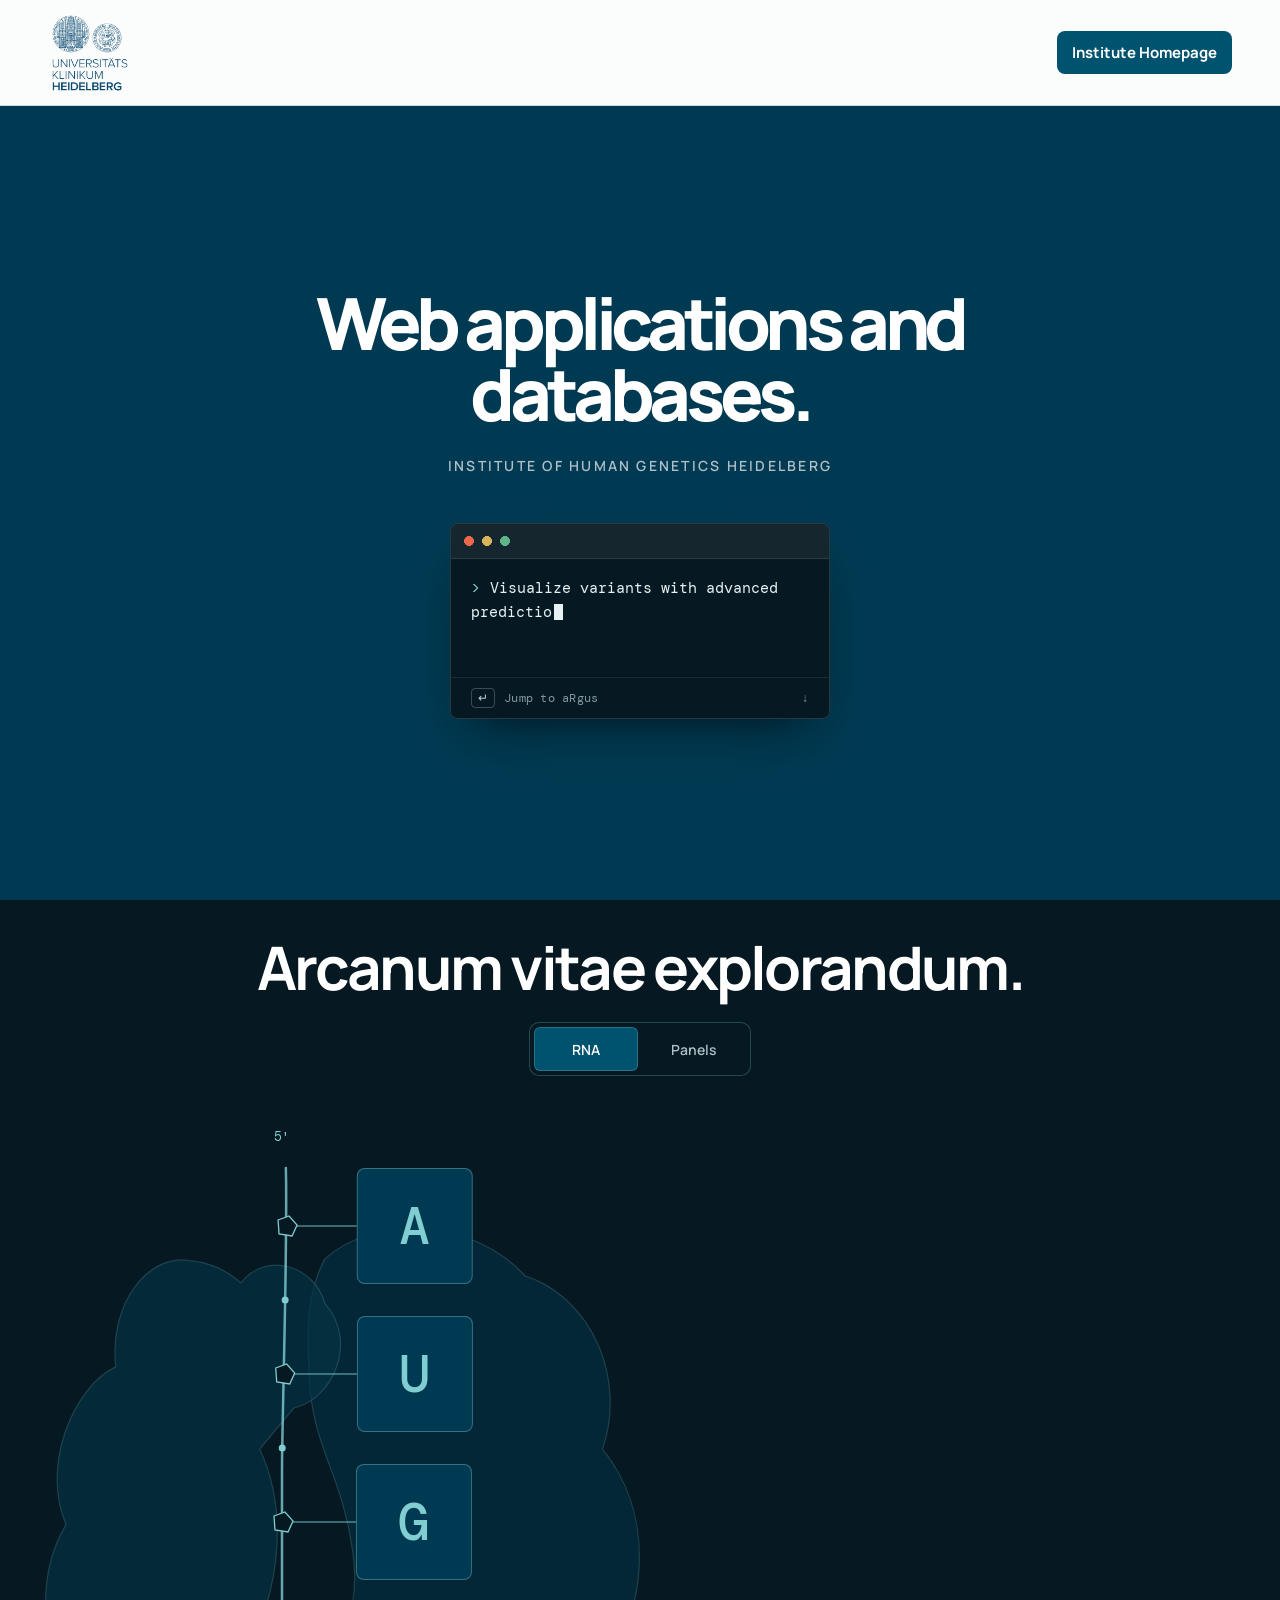
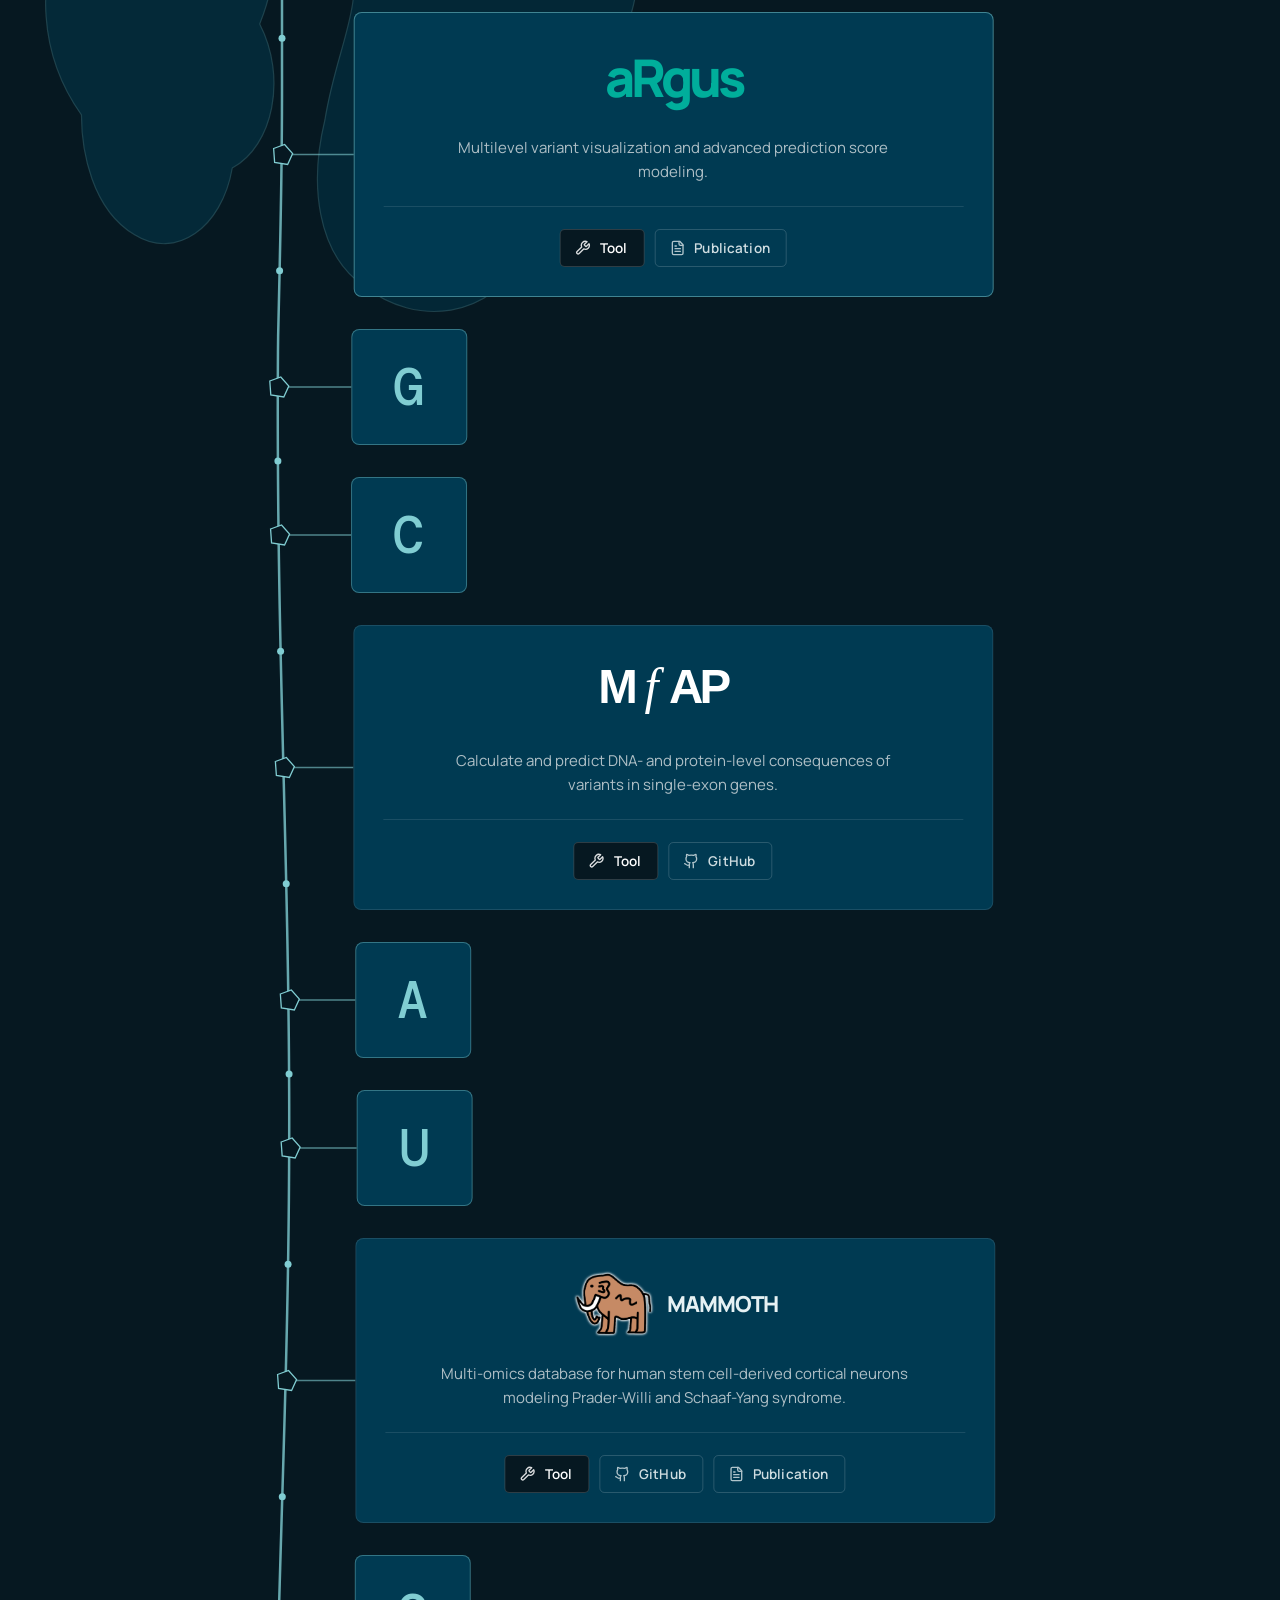
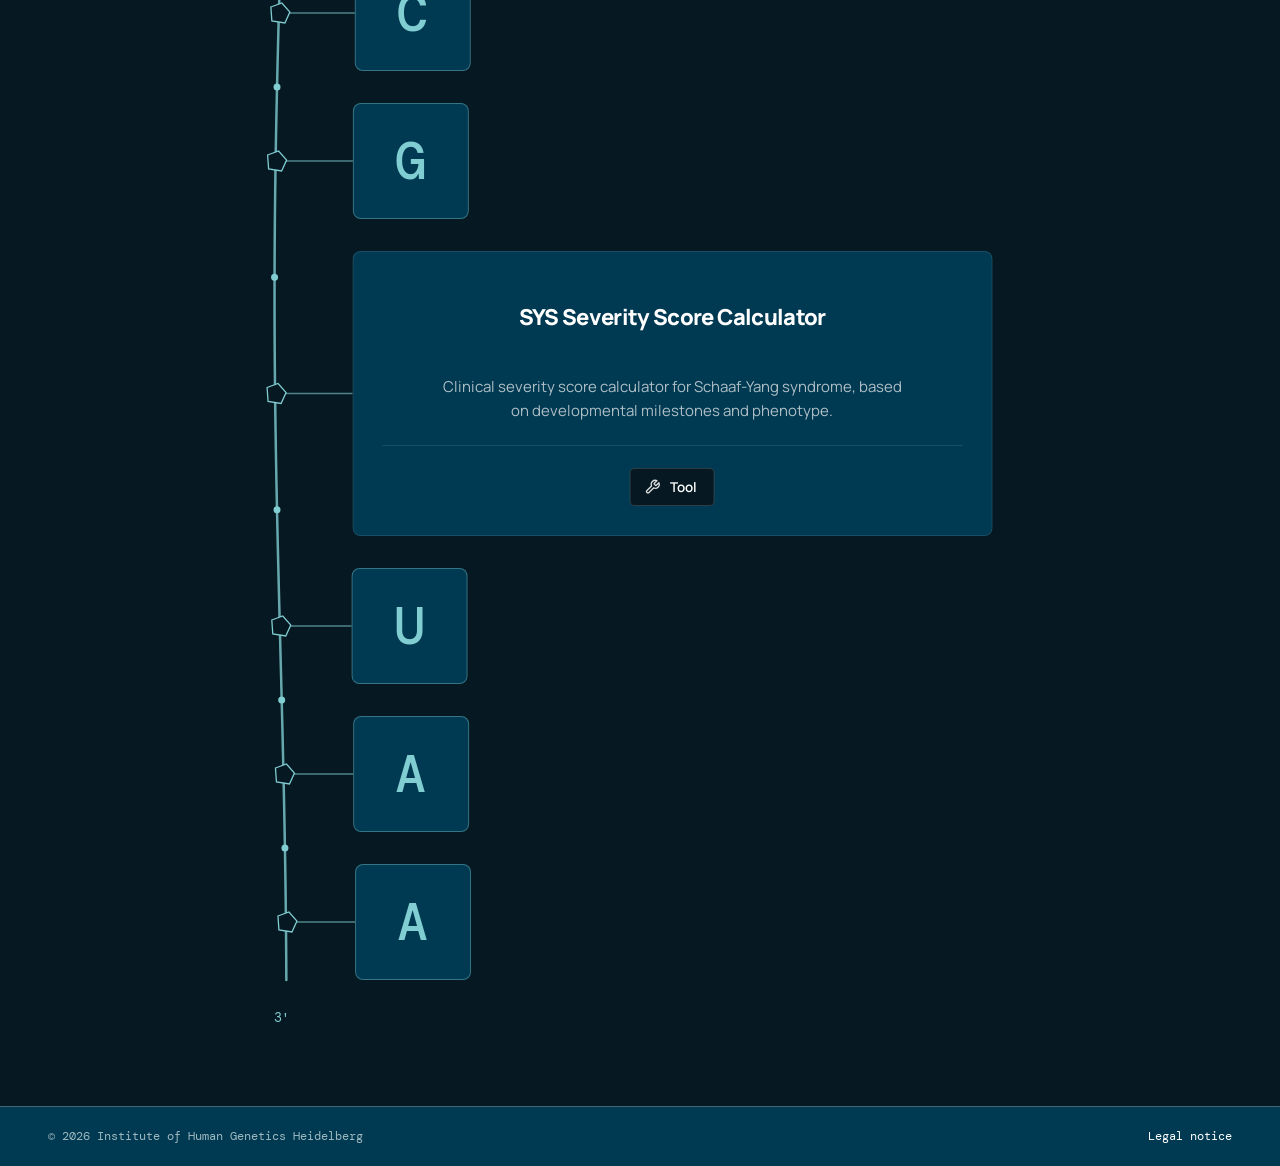
==== commit fe867650: "Default test site to vertical RNA with original Panels toggle" ====
--- a/horizontal.html
+++ b/horizontal.html
@@ -6,9 +6,9 @@
   <title>Institute of Human Genetics Heidelberg | Digital Tools</title>
   <link rel="preconnect" href="https://fonts.googleapis.com" /><link rel="preconnect" href="https://fonts.gstatic.com" crossorigin />
   <link href="https://fonts.googleapis.com/css2?family=DM+Mono:wght@400;500&family=Manrope:wght@400;500;600;700;800&display=swap" rel="stylesheet" />
-  <link rel="stylesheet" href="styles.css?v=20261027-29" />
-  <link rel="stylesheet" href="overrides.css?v=20261027-29" />
-  <link rel="stylesheet" href="horizontal.css?v=20261027-29" />
+  <link rel="stylesheet" href="styles.css?v=20261028-02" />
+  <link rel="stylesheet" href="overrides.css?v=20261028-02" />
+  <link rel="stylesheet" href="vertical.css?v=20261028-02" />
 </head>
 <body>
   <a class="skip-link" href="#tools">Skip to tools</a>
@@ -26,52 +26,57 @@
         <p class="phrase-rotator"><a id="phrase-link" class="phrase-link" href="#tool-argus" aria-label="Explore our tools"><span class="prompt" aria-hidden="true">&gt;</span><span id="phrase-text"></span><span class="caret" aria-hidden="true"></span><span class="hint" aria-hidden="true"><kbd>&crarr;</kbd><span id="phrase-hint-text"></span><span class="hint-arrow">&darr;</span></span></a></p>
       </div>
     </section>
-    <section class="tools-section horizontal-tools" id="tools" aria-label="Web applications">
-      <div class="horizontal-journey" data-start-slot="0" data-stop-slot="13">
-        <div class="horizontal-scene">
+    <section class="tools-section vertical-tools" data-view="rna" id="tools" aria-label="Web applications">
+      <div class="vertical-layout">
+        <div class="vertical-content">
           <div class="section-heading">
             <h2>Arcanum vitae explorandum.</h2>
           </div>
-          <div class="horizontal-stage">
-            <svg class="horizontal-ribosome" aria-hidden="true"><g id="horizontal-ribosome-schematic"><path class="subunit-large" data-subunit="60S" d="M-178 -25 C-204 -54 -202 -111 -168 -142 C-155 -181 -108 -201 -67 -187 C-30 -217 24 -214 62 -188 C108 -204 158 -176 170 -141 C207 -122 212 -78 188 -48 C169 -20 128 -16 91 -25 C48 -32 28 -47 -9 -41 C-52 -35 -70 -17 -109 -16 C-137 -14 -160 -15 -178 -25 Z"/><path class="subunit-small" data-subunit="40S" d="M-164 24 C-183 9 -174 -19 -152 -25 C-129 -45 -96 -29 -91 -7 L-67 13 C-31 -4 10 3 35 13 C66 -3 106 5 119 29 C154 35 173 62 158 86 C143 111 109 117 88 117 C53 142 7 144 -23 126 C-58 141 -104 121 -115 97 C-151 101 -181 79 -177 54 C-176 42 -172 33 -164 24 Z"/></g></svg>
-            <div class="horizontal-viewport" tabindex="0" aria-label="Web applications">
-              <div class="horizontal-track">
-                <svg class="horizontal-backbone" aria-hidden="true"><path class="horizontal-strand"></path><g class="horizontal-sugars"></g></svg>
-                <div class="horizontal-unit horizontal-letter start-codon" data-slot="0"><span class="nucleotide-mark" aria-hidden="true">A</span></div>
-                <div class="horizontal-unit horizontal-letter start-codon" data-slot="1"><span class="nucleotide-mark" aria-hidden="true">U</span></div>
-                <div class="horizontal-unit horizontal-letter start-codon" data-slot="2"><span class="nucleotide-mark" aria-hidden="true">G</span></div>
-                <div class="horizontal-unit horizontal-tool" data-slot="3" data-index="0"><article class="tool-card argus" id="tool-argus">
+          <div class="tool-view-switch" role="group" aria-label="Tool layout" hidden>
+            <button type="button" data-tool-view="rna" aria-pressed="true" aria-controls="tools-display">RNA</button>
+            <button type="button" data-tool-view="panels" aria-pressed="false" aria-controls="tools-display">Panels</button>
+          </div>
+          <div class="vertical-landscape" id="tools-display">
+            <div class="vertical-ribosome-stage" aria-hidden="true"><svg class="vertical-ribosome" aria-hidden="true"><g id="vertical-ribosome-schematic"><path class="subunit-large" data-subunit="60S" d="M-178 -25 C-204 -54 -202 -111 -168 -142 C-155 -181 -108 -201 -67 -187 C-30 -217 24 -214 62 -188 C108 -204 158 -176 170 -141 C207 -122 212 -78 188 -48 C169 -20 128 -16 91 -25 C48 -32 28 -47 -9 -41 C-52 -35 -70 -17 -109 -16 C-137 -14 -160 -15 -178 -25 Z"/><path class="subunit-small" data-subunit="40S" d="M-164 24 C-183 9 -174 -19 -152 -25 C-129 -45 -96 -29 -91 -7 L-67 13 C-31 -4 10 3 35 13 C66 -3 106 5 119 29 C154 35 173 62 158 86 C143 111 109 117 88 117 C53 142 7 144 -23 126 C-58 141 -104 121 -115 97 C-151 101 -181 79 -177 54 C-176 42 -172 33 -164 24 Z"/></g></svg></div>
+            <div class="vertical-sequence">
+              <div class="vertical-track">
+                <span class="vertical-axis" aria-hidden="true"></span>
+                <svg class="vertical-backbone" aria-hidden="true"><path class="vertical-strand"></path><g class="vertical-sugars"></g></svg>
+                <div class="vertical-unit vertical-letter start-codon" data-slot="0"><span class="nucleotide-mark" aria-hidden="true">A</span></div>
+                <div class="vertical-unit vertical-letter start-codon" data-slot="1"><span class="nucleotide-mark" aria-hidden="true">U</span></div>
+                <div class="vertical-unit vertical-letter start-codon" data-slot="2"><span class="nucleotide-mark" aria-hidden="true">G</span></div>
+                <div class="vertical-unit vertical-tool" data-slot="3" data-index="0"><article class="tool-card argus" id="tool-argus">
           <div class="tool-logo-wrap"><span class="argus-logo">aRgus</span></div>
           <p class="tool-description">Multilevel variant visualization and advanced prediction score modeling.</p>
           <div class="card-links"><a class="text-link" href="https://argus.urz.uni-heidelberg.de" target="_blank" rel="noopener noreferrer">Tool</a><a class="repo-link" href="https://pubmed.ncbi.nlm.nih.gov/36789265/" target="_blank" rel="noopener noreferrer">Publication</a></div>
         </article></div>
-                <div class="horizontal-unit horizontal-letter" data-slot="4"><span class="nucleotide-mark" aria-hidden="true">G</span></div>
-                <div class="horizontal-unit horizontal-letter" data-slot="5"><span class="nucleotide-mark" aria-hidden="true">C</span></div>
-                <div class="horizontal-unit horizontal-tool" data-slot="6" data-index="1"><article class="tool-card mfap" id="tool-mfap">
+                <div class="vertical-unit vertical-letter" data-slot="4"><span class="nucleotide-mark" aria-hidden="true">G</span></div>
+                <div class="vertical-unit vertical-letter" data-slot="5"><span class="nucleotide-mark" aria-hidden="true">C</span></div>
+                <div class="vertical-unit vertical-tool" data-slot="6" data-index="1"><article class="tool-card mfap" id="tool-mfap">
           <div class="tool-logo-wrap"><img class="mfap-logo" src="assets/mfap-logo.svg" alt="MfAP logo" /></div>
           <p class="tool-description">Calculate and predict DNA- and protein-level consequences of variants in single-exon genes.</p>
           <div class="card-links"><a class="text-link" href="https://tim-schubert-mfap.share.connect.posit.cloud/" target="_blank" rel="noopener noreferrer">Tool</a><a class="repo-link" href="https://github.com/tim-schubert/mfap" target="_blank" rel="noopener noreferrer">GitHub</a></div>
         </article></div>
-                <div class="horizontal-unit horizontal-letter" data-slot="7"><span class="nucleotide-mark" aria-hidden="true">A</span></div>
-                <div class="horizontal-unit horizontal-letter" data-slot="8"><span class="nucleotide-mark" aria-hidden="true">U</span></div>
-                <div class="horizontal-unit horizontal-tool" data-slot="9" data-index="2"><article class="tool-card mammoth" id="tool-mammoth">
+                <div class="vertical-unit vertical-letter" data-slot="7"><span class="nucleotide-mark" aria-hidden="true">A</span></div>
+                <div class="vertical-unit vertical-letter" data-slot="8"><span class="nucleotide-mark" aria-hidden="true">U</span></div>
+                <div class="vertical-unit vertical-tool" data-slot="9" data-index="2"><article class="tool-card mammoth" id="tool-mammoth">
           <div class="tool-logo-wrap"><img class="mammoth-logo" src="assets/mammoth-logo.png" alt="MAMMOTH icon" /><span class="mammoth-wordmark">MAMMOTH</span></div>
           <p class="tool-description">Multi-omics database for human stem cell-derived cortical neurons modeling Prader-Willi and Schaaf-Yang syndrome.</p>
           <div class="card-links"><a class="text-link" href="https://jannisbuecking-mamoth.share.connect.posit.cloud/" target="_blank" rel="noopener noreferrer">Tool</a><a class="repo-link" href="https://github.com/jannisbuecking/MAMMOTH" target="_blank" rel="noopener noreferrer">GitHub</a><a class="repo-link" href="https://doi.org/10.64898/2026.05.01.722223" target="_blank" rel="noopener noreferrer">Publication</a></div>
         </article></div>
-                <div class="horizontal-unit horizontal-letter" data-slot="10"><span class="nucleotide-mark" aria-hidden="true">C</span></div>
-                <div class="horizontal-unit horizontal-letter" data-slot="11"><span class="nucleotide-mark" aria-hidden="true">G</span></div>
-                <div class="horizontal-unit horizontal-tool" data-slot="12" data-index="3"><article class="tool-card sys" id="tool-sys">
+                <div class="vertical-unit vertical-letter" data-slot="10"><span class="nucleotide-mark" aria-hidden="true">C</span></div>
+                <div class="vertical-unit vertical-letter" data-slot="11"><span class="nucleotide-mark" aria-hidden="true">G</span></div>
+                <div class="vertical-unit vertical-tool" data-slot="12" data-index="3"><article class="tool-card sys" id="tool-sys">
           <div class="tool-logo-wrap"><span class="sys-logo">SYS Severity Score Calculator</span></div>
           <p class="tool-description">Clinical severity score calculator for Schaaf-Yang syndrome, based on developmental milestones and phenotype.</p>
           <div class="card-links"><a class="text-link" href="https://w3id.org/schaaflab/sys-severity-calculator" target="_blank" rel="noopener noreferrer">Tool</a></div>
         </article></div>
-                <div class="horizontal-unit horizontal-letter stop-codon" data-slot="13"><span class="nucleotide-mark" aria-hidden="true">U</span></div>
-                <div class="horizontal-unit horizontal-letter stop-codon" data-slot="14"><span class="nucleotide-mark" aria-hidden="true">A</span></div>
-                <div class="horizontal-unit horizontal-letter stop-codon" data-slot="15"><span class="nucleotide-mark" aria-hidden="true">A</span></div>
+                <div class="vertical-unit vertical-letter stop-codon" data-slot="13"><span class="nucleotide-mark" aria-hidden="true">U</span></div>
+                <div class="vertical-unit vertical-letter stop-codon" data-slot="14"><span class="nucleotide-mark" aria-hidden="true">A</span></div>
+                <div class="vertical-unit vertical-letter stop-codon" data-slot="15"><span class="nucleotide-mark" aria-hidden="true">A</span></div>
               </div>
-              <span class="horizontal-prime horizontal-start" aria-hidden="true">5′</span>
-              <span class="horizontal-prime horizontal-end" aria-hidden="true">3′</span>
+              <span class="vertical-prime vertical-start" aria-hidden="true">5′</span>
+              <span class="vertical-prime vertical-end" aria-hidden="true">3′</span>
             </div>
           </div>
         </div>
@@ -79,7 +84,7 @@
     </section>
   </main>
   <footer><span>© <span id="year"></span> Institute of Human Genetics Heidelberg</span><a href="impressum.html">Legal notice</a></footer>
-  <script src="script.js?v=20261027-29"></script>
-  <script src="horizontal.js?v=20261027-29"></script>
+  <script src="script.js?v=20261028-02"></script>
+  <script src="vertical.js?v=20261028-02"></script>
 </body>
 </html>
--- a/vertical.css
+++ b/vertical.css
@@ -0,0 +1,92 @@
+/* Vertical RNA and original panel views; the original header and hero are unchanged. */
+.tools-section.vertical-tools { padding: 36px 0 48px; background: #061821; overflow: clip; }
+.vertical-tools .section-heading { max-width: 1224px; margin: 0 auto 12px; padding: 0 48px; text-align: center; }
+.vertical-tools h2 { font-size: clamp(34px, 4.8vw, 60px); margin: 0; }
+.vertical-landscape { --vertical-axis: 18%; --vertical-stem: 72px; --vertical-base-size: 116px; position: relative; isolation: isolate; max-width: 1120px; margin: 0 auto; }
+.vertical-ribosome-stage { position: sticky; top: 0; height: 100vh; height: 100svh; margin-bottom: -100vh; margin-bottom: -100svh; pointer-events: none; z-index: 0; }
+.vertical-ribosome { display: block; width: 100%; height: 100%; overflow: visible; opacity: .46; }
+.vertical-ribosome path { vector-effect: non-scaling-stroke; stroke: var(--aqua); stroke-width: 1.2; stroke-opacity: .45; stroke-linejoin: round; }
+.vertical-ribosome .subunit-large { fill: var(--blue-dark); }
+.vertical-ribosome .subunit-small { fill: var(--blue); fill-opacity: .68; }
+.vertical-sequence { position: relative; z-index: 1; padding: 72px 0 78px; }
+.vertical-track { position: relative; display: flex; flex-direction: column; gap: 32px; }
+.vertical-axis { position: absolute; top: 0; left: var(--vertical-axis); width: 0; }
+.vertical-backbone { position: absolute; inset: 0; width: 100%; height: 100%; pointer-events: none; overflow: visible; }
+.vertical-strand { fill: none; stroke: var(--aqua); stroke-width: 2.5; stroke-linecap: round; stroke-opacity: .8; }
+.vertical-sugars path { fill: #061821; stroke: var(--aqua); stroke-width: 1.3; }
+.vertical-sugars .vertical-stem { fill: none; stroke-opacity: .6; }
+.vertical-sugars circle { fill: var(--aqua); }
+.vertical-unit { position: relative; margin-left: calc(var(--vertical-axis) + var(--vertical-stem)); margin-right: 48px; }
+.vertical-letter { width: var(--vertical-base-size); }
+.vertical-unit .nucleotide-mark { width: var(--vertical-base-size); height: var(--vertical-base-size); display: grid; place-items: center; border: 1px solid #80cdd266; border-radius: 8px; background: var(--blue-dark); color: var(--aqua); font: 500 52px 'DM Mono', monospace; }
+.vertical-tool { width: calc(100% - var(--vertical-axis) - var(--vertical-stem) - 48px); max-width: 640px; }
+.vertical-tools[data-view="rna"] .vertical-unit .tool-card { width: 100%; min-height: var(--vertical-card-height, 0px); padding: 29px; gap: 22px; border-radius: 8px; text-align: center; align-items: center; scroll-margin-block: 28px; }
+.vertical-tools .tool-card.reveal-ready { opacity: 1; transform: none; transition: border-color 200ms ease, box-shadow 200ms ease; transition-delay: 0s; will-change: auto; }
+.vertical-tools[data-view="rna"] .vertical-unit .tool-card.is-current { border-color: #80cdd280; }
+.vertical-tools[data-view="rna"] .vertical-unit .tool-logo-wrap { flex-shrink: 0; width: 100%; justify-content: center; }
+.vertical-tools[data-view="rna"] .vertical-unit .tool-description { font-size: 15px; line-height: 1.6; text-align: center; }
+.vertical-tools[data-view="rna"] .vertical-unit .card-links { margin-top: auto; width: 100%; justify-content: center; }
+.vertical-tools[data-view="rna"] .vertical-unit .card-links a { justify-content: center; }
+.vertical-tools[data-view="rna"] .vertical-unit .sys-logo { max-width: 310px; }
+.vertical-prime { position: absolute; left: calc(var(--vertical-axis) - 8px); font: 13px 'DM Mono', monospace; color: var(--aqua); pointer-events: none; }
+.vertical-start { top: 32px; }
+.vertical-end { bottom: 32px; }
+@media(max-width:900px) {
+  .vertical-landscape { --vertical-axis: 12%; --vertical-stem: 52px; }
+}
+@media(max-width:700px) {
+  .tools-section.vertical-tools { padding: 28px 0 32px; }
+  .vertical-tools .section-heading { padding: 0 22px; margin-bottom: 0; }
+  .vertical-tools h2 { font-size: 32px; }
+  .vertical-landscape { --vertical-axis: 18px; --vertical-stem: 28px; --vertical-base-size: 76px; }
+  .vertical-sequence { padding: 56px 0 62px; }
+  .vertical-track { gap: 24px; }
+  .vertical-unit { margin-right: 22px; }
+  .vertical-tool { width: calc(100% - var(--vertical-axis) - var(--vertical-stem) - 22px); }
+  .vertical-unit .nucleotide-mark { font-size: 36px; border-radius: 7px; }
+  .vertical-tools[data-view="rna"] .vertical-unit .tool-card { padding: 25px 20px; gap: 21px; }
+  .vertical-tools[data-view="rna"] .vertical-unit .tool-description { font-size: 14px; line-height: 1.65; }
+  .vertical-tools[data-view="rna"] .vertical-unit .tool-logo-wrap { height: 62px; }
+  .vertical-tools[data-view="rna"] .vertical-unit .argus-logo { font-size: 46px; }
+  .vertical-tools[data-view="rna"] .vertical-unit .mfap-logo { width: 142px; }
+  .vertical-tools[data-view="rna"] .vertical-unit .mammoth-logo { height: 52px; }
+  .vertical-tools[data-view="rna"] .vertical-unit .mammoth-wordmark { font-size: 20px; }
+  .vertical-tools[data-view="rna"] .vertical-unit .mammoth .tool-logo-wrap { gap: 10px; }
+  .vertical-tools[data-view="rna"] .vertical-unit .card-links { padding-top: 20px; gap: 9px; }
+  .vertical-tools[data-view="rna"] .vertical-unit .card-links a { font-size: 12px; padding: 10px 12px; gap: 7px; }
+  .vertical-tools[data-view="rna"] .vertical-unit .card-links a::before { width: 14px; height: 14px; }
+  .vertical-start { top: 20px; }
+  .vertical-end { bottom: 22px; }
+}
+@media(prefers-reduced-motion:reduce) {
+  .vertical-tools[data-view="rna"] .vertical-unit .tool-card { transition: none; }
+}
+
+/* Compact view selector, using the original portal colors. */
+.tool-view-switch { display: flex; justify-content: center; width: fit-content; margin: 24px auto 20px; padding: 4px; gap: 4px; border: 1px solid #80cdd244; border-radius: 10px; background: #061821; }
+.tool-view-switch[hidden] { display: none; }
+.tool-view-switch button { min-height: 44px; min-width: 104px; padding: 10px 24px; border: 1px solid transparent; border-radius: 6px; background: transparent; color: #aebfc6; font: 600 14px Manrope, Arial, sans-serif; cursor: pointer; transition: background 180ms ease, color 180ms ease, border-color 180ms ease; }
+.tool-view-switch button:hover { color: #fff; background: #003a5266; }
+.tool-view-switch button[aria-pressed="true"] { background: var(--blue); border-color: #80cdd244; color: #fff; }
+.tool-view-switch button:focus-visible { outline: 2px solid var(--aqua); outline-offset: 3px; }
+/* Restore the original main-branch grid and card styling in Panels mode.
+   The same four articles stay in the DOM; only their layout changes. */
+.vertical-tools[data-view="panels"] .vertical-landscape { max-width: 1320px; padding: 0 48px; }
+.vertical-tools[data-view="panels"] .vertical-sequence { padding: 0; }
+.vertical-tools[data-view="panels"] .vertical-track { display: grid; grid-template-columns: repeat(2, minmax(0, 1fr)); gap: 22px; }
+.vertical-tools[data-view="panels"] .vertical-tool { display: contents; }
+.vertical-tools[data-view="panels"] .vertical-letter,
+.vertical-tools[data-view="panels"] .vertical-axis,
+.vertical-tools[data-view="panels"] .vertical-backbone,
+.vertical-tools[data-view="panels"] .vertical-ribosome-stage,
+.vertical-tools[data-view="panels"] .vertical-prime { display: none; }
+@media(max-width:860px) {
+  .vertical-tools[data-view="panels"] .vertical-track { grid-template-columns: 1fr; }
+}
+@media(max-width:700px) {
+  .tool-view-switch { margin-top: 20px; margin-bottom: 24px; }
+  .vertical-tools[data-view="panels"] .vertical-landscape { padding: 0 20px; }
+}
+@media(prefers-reduced-motion:reduce) {
+  .tool-view-switch button { transition: none; }
+}
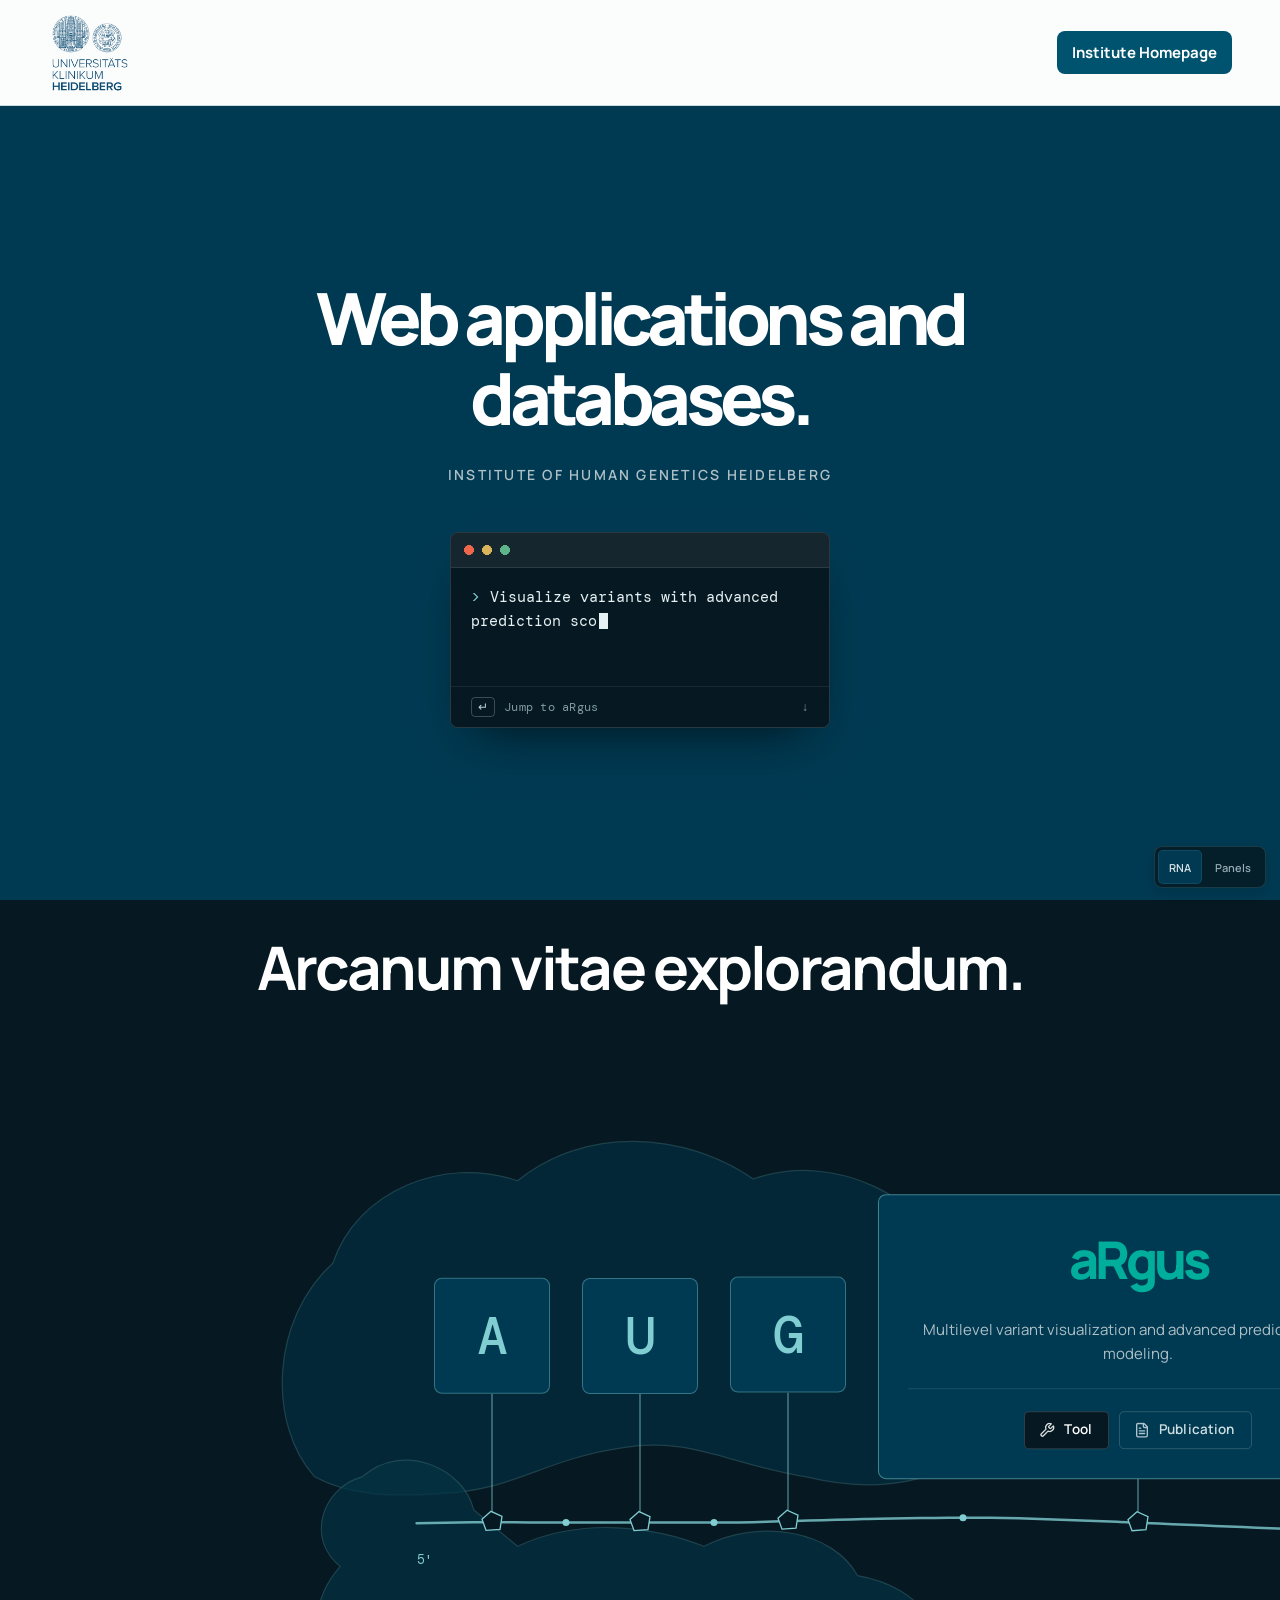
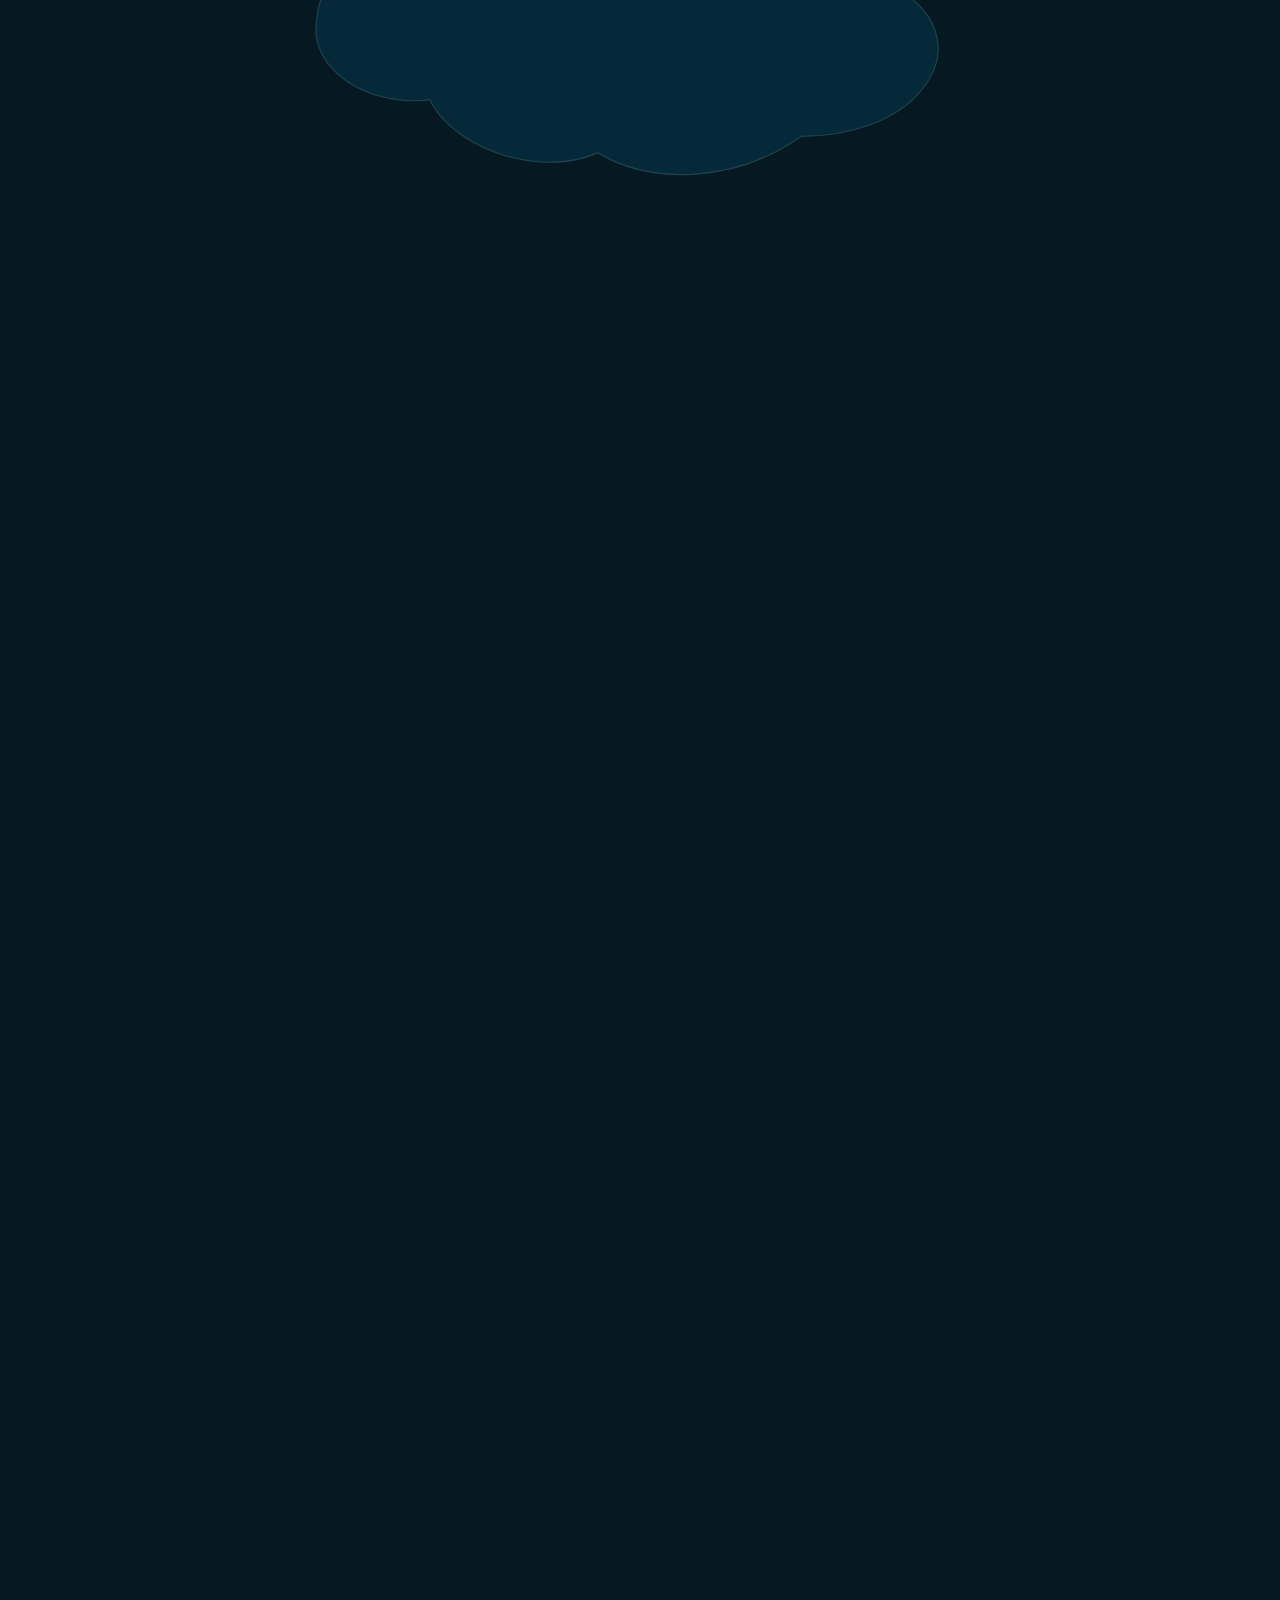
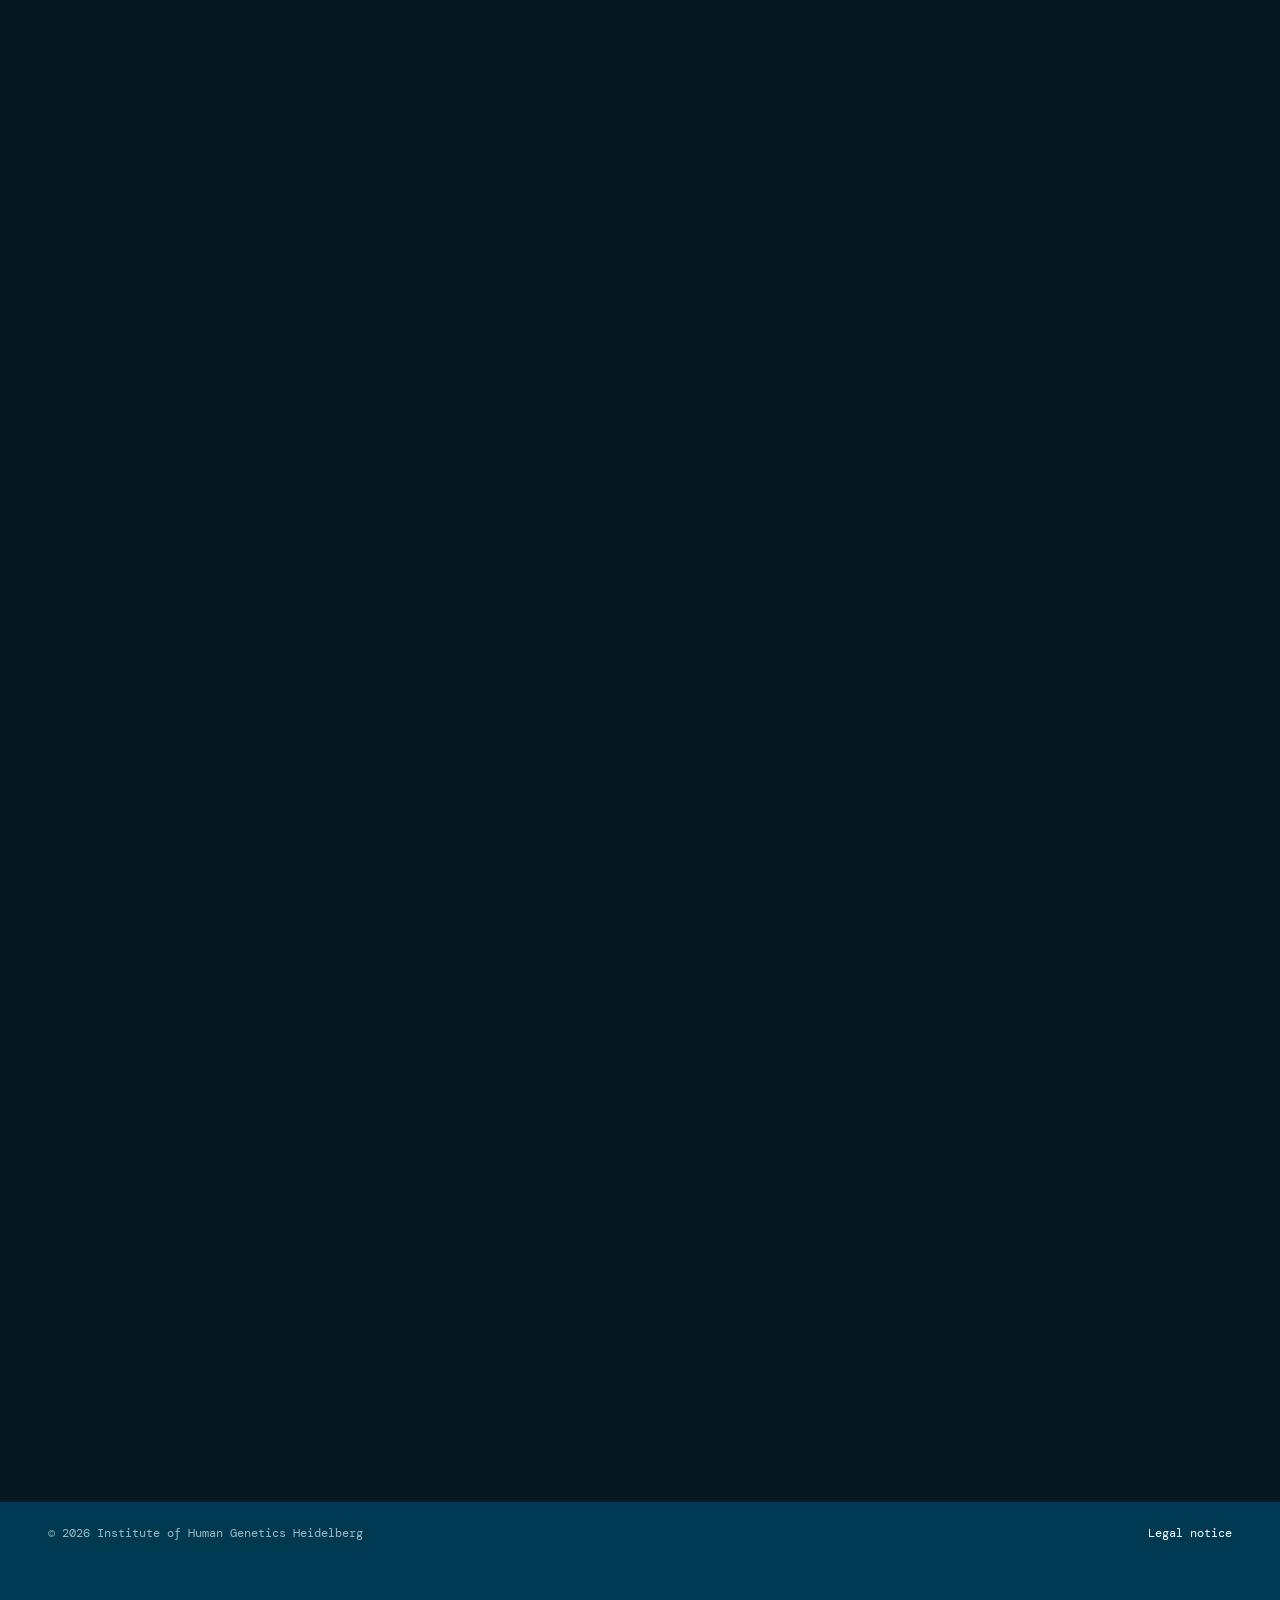
==== commit bbde7731: "Restore horizontal RNA with discreet corner Panels toggle" ====
--- a/horizontal.html
+++ b/horizontal.html
@@ -6,9 +6,9 @@
   <title>Institute of Human Genetics Heidelberg | Digital Tools</title>
   <link rel="preconnect" href="https://fonts.googleapis.com" /><link rel="preconnect" href="https://fonts.gstatic.com" crossorigin />
   <link href="https://fonts.googleapis.com/css2?family=DM+Mono:wght@400;500&family=Manrope:wght@400;500;600;700;800&display=swap" rel="stylesheet" />
-  <link rel="stylesheet" href="styles.css?v=20261028-02" />
-  <link rel="stylesheet" href="overrides.css?v=20261028-02" />
-  <link rel="stylesheet" href="vertical.css?v=20261028-02" />
+  <link rel="stylesheet" href="styles.css?v=20261029-01" />
+  <link rel="stylesheet" href="overrides.css?v=20261029-01" />
+  <link rel="stylesheet" href="horizontal.css?v=20261029-01" />
 </head>
 <body>
   <a class="skip-link" href="#tools">Skip to tools</a>
@@ -26,65 +26,64 @@
         <p class="phrase-rotator"><a id="phrase-link" class="phrase-link" href="#tool-argus" aria-label="Explore our tools"><span class="prompt" aria-hidden="true">&gt;</span><span id="phrase-text"></span><span class="caret" aria-hidden="true"></span><span class="hint" aria-hidden="true"><kbd>&crarr;</kbd><span id="phrase-hint-text"></span><span class="hint-arrow">&darr;</span></span></a></p>
       </div>
     </section>
-    <section class="tools-section vertical-tools" data-view="rna" id="tools" aria-label="Web applications">
-      <div class="vertical-layout">
-        <div class="vertical-content">
+    <section class="tools-section horizontal-tools" data-view="rna" id="tools" aria-label="Web applications">
+      <div class="horizontal-journey" id="tools-display" data-start-slot="0" data-stop-slot="13">
+        <div class="horizontal-scene">
           <div class="section-heading">
             <h2>Arcanum vitae explorandum.</h2>
           </div>
-          <div class="tool-view-switch" role="group" aria-label="Tool layout" hidden>
-            <button type="button" data-tool-view="rna" aria-pressed="true" aria-controls="tools-display">RNA</button>
-            <button type="button" data-tool-view="panels" aria-pressed="false" aria-controls="tools-display">Panels</button>
-          </div>
-          <div class="vertical-landscape" id="tools-display">
-            <div class="vertical-ribosome-stage" aria-hidden="true"><svg class="vertical-ribosome" aria-hidden="true"><g id="vertical-ribosome-schematic"><path class="subunit-large" data-subunit="60S" d="M-178 -25 C-204 -54 -202 -111 -168 -142 C-155 -181 -108 -201 -67 -187 C-30 -217 24 -214 62 -188 C108 -204 158 -176 170 -141 C207 -122 212 -78 188 -48 C169 -20 128 -16 91 -25 C48 -32 28 -47 -9 -41 C-52 -35 -70 -17 -109 -16 C-137 -14 -160 -15 -178 -25 Z"/><path class="subunit-small" data-subunit="40S" d="M-164 24 C-183 9 -174 -19 -152 -25 C-129 -45 -96 -29 -91 -7 L-67 13 C-31 -4 10 3 35 13 C66 -3 106 5 119 29 C154 35 173 62 158 86 C143 111 109 117 88 117 C53 142 7 144 -23 126 C-58 141 -104 121 -115 97 C-151 101 -181 79 -177 54 C-176 42 -172 33 -164 24 Z"/></g></svg></div>
-            <div class="vertical-sequence">
-              <div class="vertical-track">
-                <span class="vertical-axis" aria-hidden="true"></span>
-                <svg class="vertical-backbone" aria-hidden="true"><path class="vertical-strand"></path><g class="vertical-sugars"></g></svg>
-                <div class="vertical-unit vertical-letter start-codon" data-slot="0"><span class="nucleotide-mark" aria-hidden="true">A</span></div>
-                <div class="vertical-unit vertical-letter start-codon" data-slot="1"><span class="nucleotide-mark" aria-hidden="true">U</span></div>
-                <div class="vertical-unit vertical-letter start-codon" data-slot="2"><span class="nucleotide-mark" aria-hidden="true">G</span></div>
-                <div class="vertical-unit vertical-tool" data-slot="3" data-index="0"><article class="tool-card argus" id="tool-argus">
+          <div class="horizontal-stage">
+            <svg class="horizontal-ribosome" aria-hidden="true"><g id="horizontal-ribosome-schematic"><path class="subunit-large" data-subunit="60S" d="M-178 -25 C-204 -54 -202 -111 -168 -142 C-155 -181 -108 -201 -67 -187 C-30 -217 24 -214 62 -188 C108 -204 158 -176 170 -141 C207 -122 212 -78 188 -48 C169 -20 128 -16 91 -25 C48 -32 28 -47 -9 -41 C-52 -35 -70 -17 -109 -16 C-137 -14 -160 -15 -178 -25 Z"/><path class="subunit-small" data-subunit="40S" d="M-164 24 C-183 9 -174 -19 -152 -25 C-129 -45 -96 -29 -91 -7 L-67 13 C-31 -4 10 3 35 13 C66 -3 106 5 119 29 C154 35 173 62 158 86 C143 111 109 117 88 117 C53 142 7 144 -23 126 C-58 141 -104 121 -115 97 C-151 101 -181 79 -177 54 C-176 42 -172 33 -164 24 Z"/></g></svg>
+            <div class="horizontal-viewport" tabindex="0" aria-label="Web applications">
+              <div class="horizontal-track">
+                <svg class="horizontal-backbone" aria-hidden="true"><path class="horizontal-strand"></path><g class="horizontal-sugars"></g></svg>
+                <div class="horizontal-unit horizontal-letter start-codon" data-slot="0"><span class="nucleotide-mark" aria-hidden="true">A</span></div>
+                <div class="horizontal-unit horizontal-letter start-codon" data-slot="1"><span class="nucleotide-mark" aria-hidden="true">U</span></div>
+                <div class="horizontal-unit horizontal-letter start-codon" data-slot="2"><span class="nucleotide-mark" aria-hidden="true">G</span></div>
+                <div class="horizontal-unit horizontal-tool" data-slot="3" data-index="0"><article class="tool-card argus" id="tool-argus">
           <div class="tool-logo-wrap"><span class="argus-logo">aRgus</span></div>
           <p class="tool-description">Multilevel variant visualization and advanced prediction score modeling.</p>
           <div class="card-links"><a class="text-link" href="https://argus.urz.uni-heidelberg.de" target="_blank" rel="noopener noreferrer">Tool</a><a class="repo-link" href="https://pubmed.ncbi.nlm.nih.gov/36789265/" target="_blank" rel="noopener noreferrer">Publication</a></div>
         </article></div>
-                <div class="vertical-unit vertical-letter" data-slot="4"><span class="nucleotide-mark" aria-hidden="true">G</span></div>
-                <div class="vertical-unit vertical-letter" data-slot="5"><span class="nucleotide-mark" aria-hidden="true">C</span></div>
-                <div class="vertical-unit vertical-tool" data-slot="6" data-index="1"><article class="tool-card mfap" id="tool-mfap">
+                <div class="horizontal-unit horizontal-letter" data-slot="4"><span class="nucleotide-mark" aria-hidden="true">G</span></div>
+                <div class="horizontal-unit horizontal-letter" data-slot="5"><span class="nucleotide-mark" aria-hidden="true">C</span></div>
+                <div class="horizontal-unit horizontal-tool" data-slot="6" data-index="1"><article class="tool-card mfap" id="tool-mfap">
           <div class="tool-logo-wrap"><img class="mfap-logo" src="assets/mfap-logo.svg" alt="MfAP logo" /></div>
           <p class="tool-description">Calculate and predict DNA- and protein-level consequences of variants in single-exon genes.</p>
           <div class="card-links"><a class="text-link" href="https://tim-schubert-mfap.share.connect.posit.cloud/" target="_blank" rel="noopener noreferrer">Tool</a><a class="repo-link" href="https://github.com/tim-schubert/mfap" target="_blank" rel="noopener noreferrer">GitHub</a></div>
         </article></div>
-                <div class="vertical-unit vertical-letter" data-slot="7"><span class="nucleotide-mark" aria-hidden="true">A</span></div>
-                <div class="vertical-unit vertical-letter" data-slot="8"><span class="nucleotide-mark" aria-hidden="true">U</span></div>
-                <div class="vertical-unit vertical-tool" data-slot="9" data-index="2"><article class="tool-card mammoth" id="tool-mammoth">
+                <div class="horizontal-unit horizontal-letter" data-slot="7"><span class="nucleotide-mark" aria-hidden="true">A</span></div>
+                <div class="horizontal-unit horizontal-letter" data-slot="8"><span class="nucleotide-mark" aria-hidden="true">U</span></div>
+                <div class="horizontal-unit horizontal-tool" data-slot="9" data-index="2"><article class="tool-card mammoth" id="tool-mammoth">
           <div class="tool-logo-wrap"><img class="mammoth-logo" src="assets/mammoth-logo.png" alt="MAMMOTH icon" /><span class="mammoth-wordmark">MAMMOTH</span></div>
           <p class="tool-description">Multi-omics database for human stem cell-derived cortical neurons modeling Prader-Willi and Schaaf-Yang syndrome.</p>
           <div class="card-links"><a class="text-link" href="https://jannisbuecking-mamoth.share.connect.posit.cloud/" target="_blank" rel="noopener noreferrer">Tool</a><a class="repo-link" href="https://github.com/jannisbuecking/MAMMOTH" target="_blank" rel="noopener noreferrer">GitHub</a><a class="repo-link" href="https://doi.org/10.64898/2026.05.01.722223" target="_blank" rel="noopener noreferrer">Publication</a></div>
         </article></div>
-                <div class="vertical-unit vertical-letter" data-slot="10"><span class="nucleotide-mark" aria-hidden="true">C</span></div>
-                <div class="vertical-unit vertical-letter" data-slot="11"><span class="nucleotide-mark" aria-hidden="true">G</span></div>
-                <div class="vertical-unit vertical-tool" data-slot="12" data-index="3"><article class="tool-card sys" id="tool-sys">
+                <div class="horizontal-unit horizontal-letter" data-slot="10"><span class="nucleotide-mark" aria-hidden="true">C</span></div>
+                <div class="horizontal-unit horizontal-letter" data-slot="11"><span class="nucleotide-mark" aria-hidden="true">G</span></div>
+                <div class="horizontal-unit horizontal-tool" data-slot="12" data-index="3"><article class="tool-card sys" id="tool-sys">
           <div class="tool-logo-wrap"><span class="sys-logo">SYS Severity Score Calculator</span></div>
           <p class="tool-description">Clinical severity score calculator for Schaaf-Yang syndrome, based on developmental milestones and phenotype.</p>
           <div class="card-links"><a class="text-link" href="https://w3id.org/schaaflab/sys-severity-calculator" target="_blank" rel="noopener noreferrer">Tool</a></div>
         </article></div>
-                <div class="vertical-unit vertical-letter stop-codon" data-slot="13"><span class="nucleotide-mark" aria-hidden="true">U</span></div>
-                <div class="vertical-unit vertical-letter stop-codon" data-slot="14"><span class="nucleotide-mark" aria-hidden="true">A</span></div>
-                <div class="vertical-unit vertical-letter stop-codon" data-slot="15"><span class="nucleotide-mark" aria-hidden="true">A</span></div>
+                <div class="horizontal-unit horizontal-letter stop-codon" data-slot="13"><span class="nucleotide-mark" aria-hidden="true">U</span></div>
+                <div class="horizontal-unit horizontal-letter stop-codon" data-slot="14"><span class="nucleotide-mark" aria-hidden="true">A</span></div>
+                <div class="horizontal-unit horizontal-letter stop-codon" data-slot="15"><span class="nucleotide-mark" aria-hidden="true">A</span></div>
               </div>
-              <span class="vertical-prime vertical-start" aria-hidden="true">5′</span>
-              <span class="vertical-prime vertical-end" aria-hidden="true">3′</span>
+              <span class="horizontal-prime horizontal-start" aria-hidden="true">5′</span>
+              <span class="horizontal-prime horizontal-end" aria-hidden="true">3′</span>
             </div>
           </div>
         </div>
       </div>
     </section>
   </main>
+  <div class="horizontal-view-switch" role="group" aria-label="Tool layout" hidden>
+    <button type="button" data-tool-view="rna" aria-pressed="true" aria-controls="tools-display">RNA</button>
+    <button type="button" data-tool-view="panels" aria-pressed="false" aria-controls="tools-display">Panels</button>
+  </div>
   <footer><span>© <span id="year"></span> Institute of Human Genetics Heidelberg</span><a href="impressum.html">Legal notice</a></footer>
-  <script src="script.js?v=20261028-02"></script>
-  <script src="vertical.js?v=20261028-02"></script>
+  <script src="script.js?v=20261029-01"></script>
+  <script src="horizontal.js?v=20261029-01"></script>
 </body>
 </html>
--- a/overrides.css
+++ b/overrides.css
@@ -6,7 +6,7 @@
   background: var(--blue-dark);
 }
 .hero-copy { position: relative; z-index: 1; max-width: 860px; margin: 0 auto; padding: 120px 48px; min-height: calc(100vh - 106px); min-height: calc(100svh - 106px); display: flex; flex-direction: column; align-items: center; justify-content: center; text-align: center; }
-.hero h1 { color: #fff; font-size: clamp(42px, 6vw, 72px); }
+.hero h1 { color: #fff; font-size: clamp(42px, 6vw, 72px); line-height: 1.12; }
 .hero .intro { color: #aebfc6; text-transform: uppercase; letter-spacing: .16em; font-size: 14px; font-weight: 600; }
 .phrase-rotator { margin: 32px 0 0; width: 100%; display: flex; justify-content: center; }
 .phrase-link {
--- a/horizontal.css
+++ b/horizontal.css
@@ -0,0 +1,95 @@
+/* Horizontal RNA and original Panels views. */
+.tools-section.horizontal-tools { padding: 0; position: relative; background: #061821; }
+.horizontal-tools .section-heading { max-width: 1224px; margin: 0 auto; padding: 36px 48px 22px; text-align: center; }
+.horizontal-tools h2 { font-size: clamp(34px, 4.8vw, 60px); margin: 0; }
+.horizontal-scene { --horizontal-base-size: 116px; position: relative; isolation: isolate; }
+/* Measure the same stable viewport in both the pinned and stacked layouts.
+   Mobile browser toolbars may resize innerHeight while 100svh stays fixed. */
+.horizontal-size-reference { position: absolute; top: 0; left: 0; width: 0; height: 100vh; height: 100svh; visibility: hidden; pointer-events: none; contain: strict; }
+.horizontal-stage { position: relative; }
+.horizontal-viewport { position: relative; padding: 28px 48px 60px; }
+.horizontal-viewport:focus-visible { outline: 2px solid var(--aqua); outline-offset: -4px; }
+.horizontal-track { position: relative; display: flex; flex-wrap: wrap; align-items: center; justify-content: center; gap: 32px; }
+.horizontal-unit { flex: 0 0 auto; position: relative; }
+.horizontal-letter { width: var(--horizontal-base-size); }
+.horizontal-tool { width: min(100%, 520px); }
+.horizontal-unit .nucleotide-mark { width: var(--horizontal-base-size); height: var(--horizontal-base-size); display: grid; place-items: center; border: 1px solid #80cdd266; border-radius: 8px; background: var(--blue-dark); color: var(--aqua); font: 500 52px 'DM Mono', monospace; }
+.horizontal-tools[data-view="rna"] .horizontal-unit .tool-card { width: 100%; min-height: var(--horizontal-card-height, 0px); padding: 29px; gap: 22px; border-radius: 8px; text-align: center; align-items: center; }
+.horizontal-tools .tool-card.reveal-ready { opacity: 1; transform: none; transition: border-color 200ms ease, box-shadow 200ms ease; transition-delay: 0s; will-change: auto; }
+.horizontal-tools[data-view="rna"] .horizontal-unit .tool-card.is-current { border-color: #80cdd280; }
+.horizontal-tools[data-view="rna"] .horizontal-unit .tool-logo-wrap { flex-shrink: 0; width: 100%; justify-content: center; }
+.horizontal-tools[data-view="rna"] .horizontal-unit .tool-description { font-size: 15px; line-height: 1.6; text-align: center; }
+.horizontal-tools[data-view="rna"] .horizontal-unit .card-links { margin-top: auto; width: 100%; justify-content: center; }
+.horizontal-tools[data-view="rna"] .horizontal-unit .card-links a { justify-content: center; }
+.horizontal-tools[data-view="rna"] .horizontal-unit .sys-logo { max-width: 310px; }
+.horizontal-ribosome, .horizontal-backbone, .horizontal-prime { display: none; }
+/* Only the page scrolls. The clipped viewport is not a second scroll container. */
+.horizontal-tools.is-enhanced .horizontal-scene { position: sticky; top: 0; height: 100vh; height: 100svh; overflow: clip; }
+.horizontal-tools.is-enhanced .horizontal-stage { position: absolute; top: var(--horizontal-stage-top); bottom: 0; width: 100%; }
+.horizontal-tools.is-enhanced .horizontal-viewport { position: absolute; inset: 0; overflow: clip; padding: 0; }
+.horizontal-tools.is-enhanced .horizontal-track { display: block; height: 100%; will-change: transform; }
+.horizontal-tools.is-enhanced .horizontal-unit { position: absolute; top: 0; height: 100%; }
+.horizontal-tools.is-enhanced .nucleotide-mark { position: absolute; left: calc(50% - var(--horizontal-base-size) / 2); }
+.horizontal-tools.is-enhanced .tool-card { position: absolute; left: 0; }
+.horizontal-tools.is-enhanced .horizontal-ribosome { display: block; position: absolute; inset: 0; width: 100%; height: 100%; pointer-events: none; opacity: .46; }
+.horizontal-ribosome path { vector-effect: non-scaling-stroke; stroke: var(--aqua); stroke-width: 1.2; stroke-opacity: .45; stroke-linejoin: round; }
+.horizontal-ribosome .subunit-large { fill: var(--blue-dark); }
+.horizontal-ribosome .subunit-small { fill: var(--blue); fill-opacity: .68; }
+.horizontal-tools.is-enhanced .horizontal-backbone { display: block; position: absolute; inset: 0; width: 100%; height: 100%; pointer-events: none; overflow: visible; }
+.horizontal-strand { fill: none; stroke: var(--aqua); stroke-width: 2.5; stroke-linecap: round; stroke-opacity: .8; }
+.horizontal-sugars path { fill: #061821; stroke: var(--aqua); stroke-width: 1.3; }
+.horizontal-sugars .horizontal-stem { fill: none; stroke-opacity: .6; }
+.horizontal-sugars circle { fill: var(--aqua); }
+.horizontal-tools.is-enhanced .horizontal-prime { display: block; position: absolute; font: 13px 'DM Mono', monospace; color: var(--aqua); pointer-events: none; }
+@media(max-width:700px) {
+  .horizontal-tools .section-heading { padding: 28px 22px 14px; }
+  .horizontal-tools h2 { font-size: 32px; }
+  .horizontal-scene { --horizontal-base-size: 76px; }
+  .horizontal-viewport { padding: 20px 22px 40px; }
+  .horizontal-track { gap: 24px; }
+  .horizontal-unit .nucleotide-mark { font-size: 36px; border-radius: 7px; }
+  .horizontal-tools[data-view="rna"] .horizontal-unit .tool-card { padding: 25px 23px; gap: 21px; }
+  .horizontal-tools[data-view="rna"] .horizontal-unit .tool-description { font-size: 14px; line-height: 1.65; }
+  .horizontal-tools[data-view="rna"] .horizontal-unit .tool-logo-wrap { height: 62px; }
+  .horizontal-tools[data-view="rna"] .horizontal-unit .argus-logo { font-size: 46px; }
+  .horizontal-tools[data-view="rna"] .horizontal-unit .mfap-logo { width: 142px; }
+  .horizontal-tools[data-view="rna"] .horizontal-unit .mammoth-logo { height: 52px; }
+  .horizontal-tools[data-view="rna"] .horizontal-unit .mammoth-wordmark { font-size: 20px; }
+  .horizontal-tools[data-view="rna"] .horizontal-unit .mammoth .tool-logo-wrap { gap: 10px; }
+  .horizontal-tools[data-view="rna"] .horizontal-unit .card-links { padding-top: 20px; gap: 9px; }
+  .horizontal-tools[data-view="rna"] .horizontal-unit .card-links a { font-size: 12px; padding: 10px 12px; gap: 7px; }
+  .horizontal-tools[data-view="rna"] .horizontal-unit .card-links a::before { width: 14px; height: 14px; }
+}
+@media(prefers-reduced-motion:reduce) {
+  .horizontal-tools.is-enhanced .horizontal-track { will-change: auto; }
+  .horizontal-tools[data-view="rna"] .horizontal-unit .tool-card { transition: none; }
+}
+
+/* Quiet, persistent view switch with room for mobile safe areas. */
+.horizontal-view-switch { position: fixed; right: max(14px, env(safe-area-inset-right)); bottom: max(12px, env(safe-area-inset-bottom)); z-index: 10; display: flex; gap: 2px; padding: 3px; border: 1px solid #80cdd233; border-radius: 8px; background: #061821ed; box-shadow: 0 4px 16px #0002; opacity: .85; transition: opacity 160ms ease; }
+.horizontal-view-switch[hidden] { display: none; }
+.horizontal-view-switch:hover, .horizontal-view-switch:focus-within { opacity: 1; }
+.horizontal-view-switch button { min-height: 34px; padding: 6px 10px; border: 1px solid transparent; border-radius: 5px; background: transparent; color: #aebfc6; font: 600 11px Manrope, Arial, sans-serif; cursor: pointer; }
+.horizontal-view-switch button[aria-pressed="true"] { background: var(--blue-dark); border-color: #80cdd222; color: #fff; }
+.horizontal-view-switch button:hover { color: #fff; }
+.horizontal-view-switch button:focus-visible { outline: 2px solid var(--aqua); outline-offset: 2px; }
+/* Keep the fixed control clear of the legal-notice link at the page end. */
+.horizontal-view-switch ~ footer { padding-bottom: 76px; }
+/* Panels uses the original card styling and grid from main. */
+.horizontal-tools[data-view="panels"] .horizontal-viewport { max-width: 1320px; margin: 0 auto; padding: 20px 48px 64px; }
+.horizontal-tools[data-view="panels"] .horizontal-track { display: grid; grid-template-columns: repeat(2, minmax(0, 1fr)); align-items: stretch; gap: 22px; }
+.horizontal-tools[data-view="panels"] .horizontal-tool { display: contents; }
+.horizontal-tools[data-view="panels"] .horizontal-letter,
+.horizontal-tools[data-view="panels"] .horizontal-ribosome,
+.horizontal-tools[data-view="panels"] .horizontal-backbone,
+.horizontal-tools[data-view="panels"] .horizontal-prime { display: none; }
+@media(max-width:860px) {
+  .horizontal-tools[data-view="panels"] .horizontal-track { grid-template-columns: 1fr; }
+}
+@media(max-width:700px) {
+  .horizontal-view-switch button { min-height: 40px; }
+  .horizontal-tools[data-view="panels"] .horizontal-viewport { padding: 14px 20px 72px; }
+}
+@media(prefers-reduced-motion:reduce) {
+  .horizontal-view-switch { transition: none; }
+}
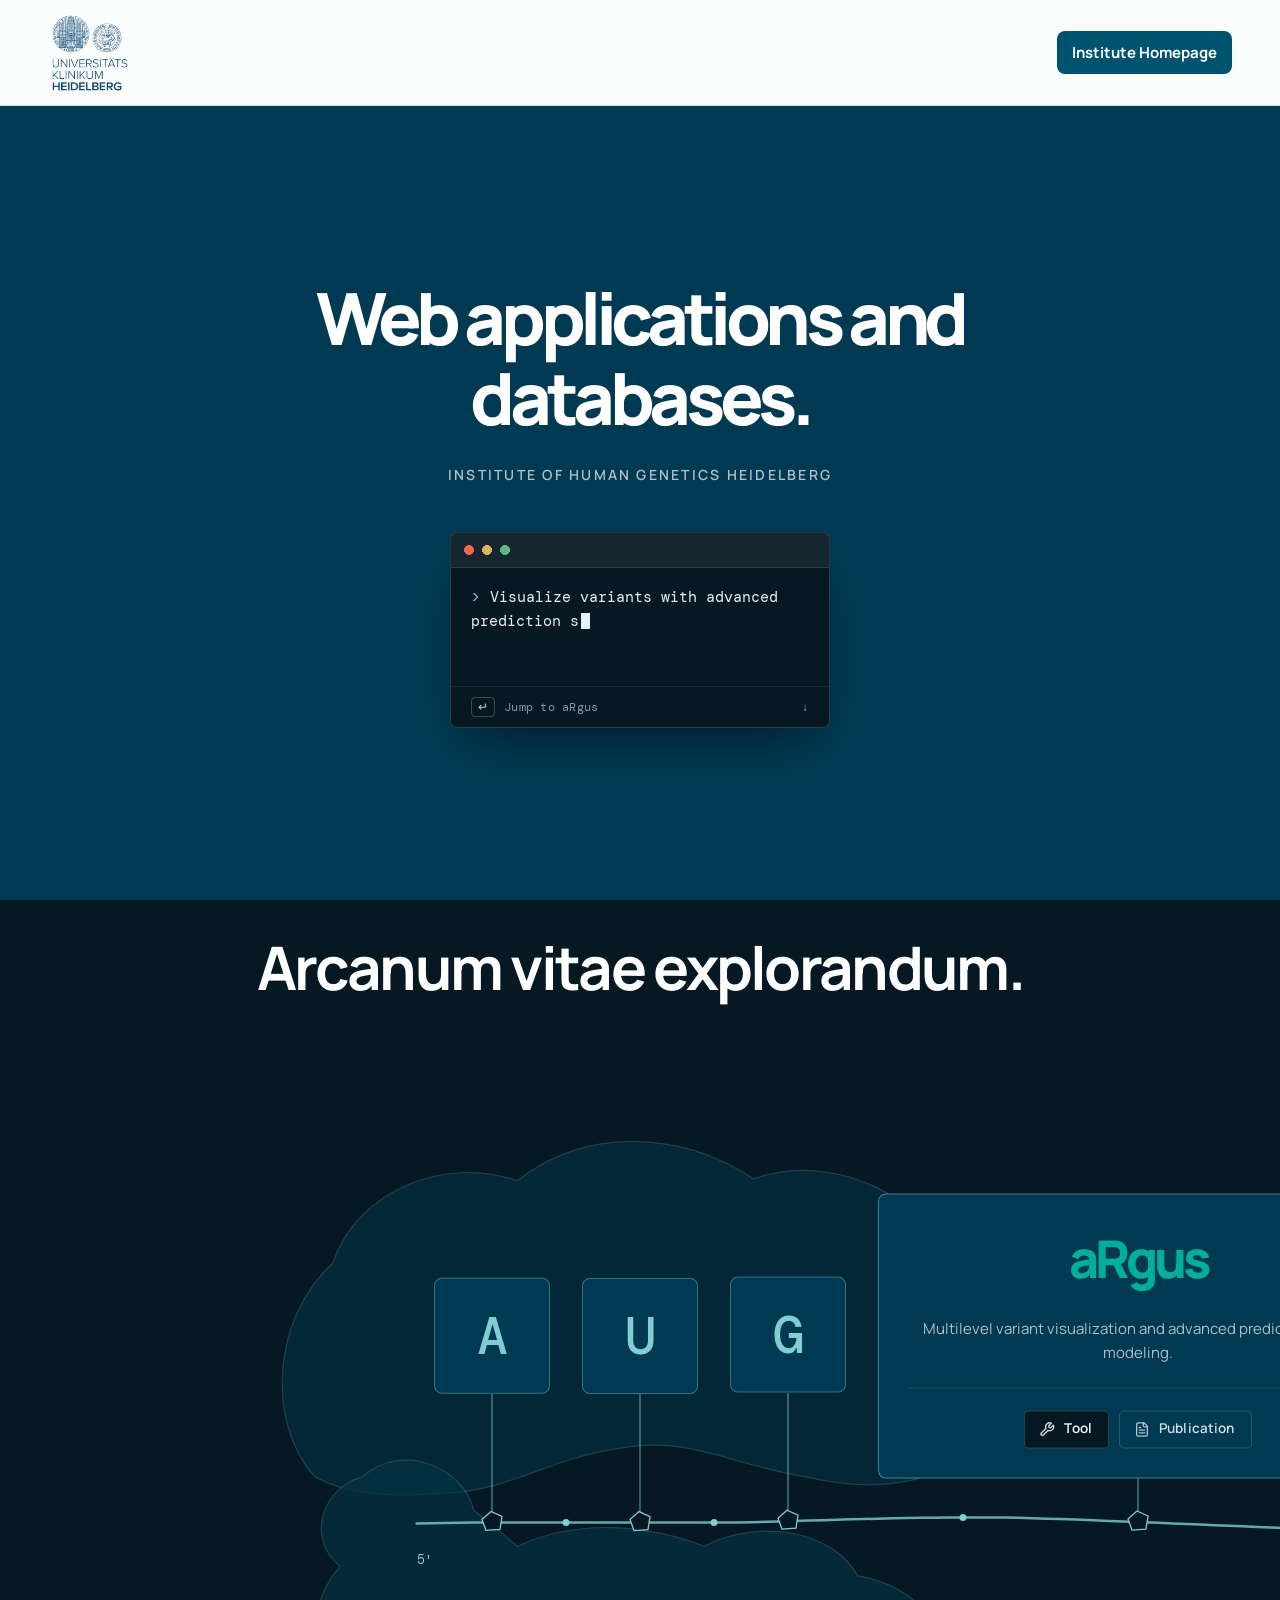
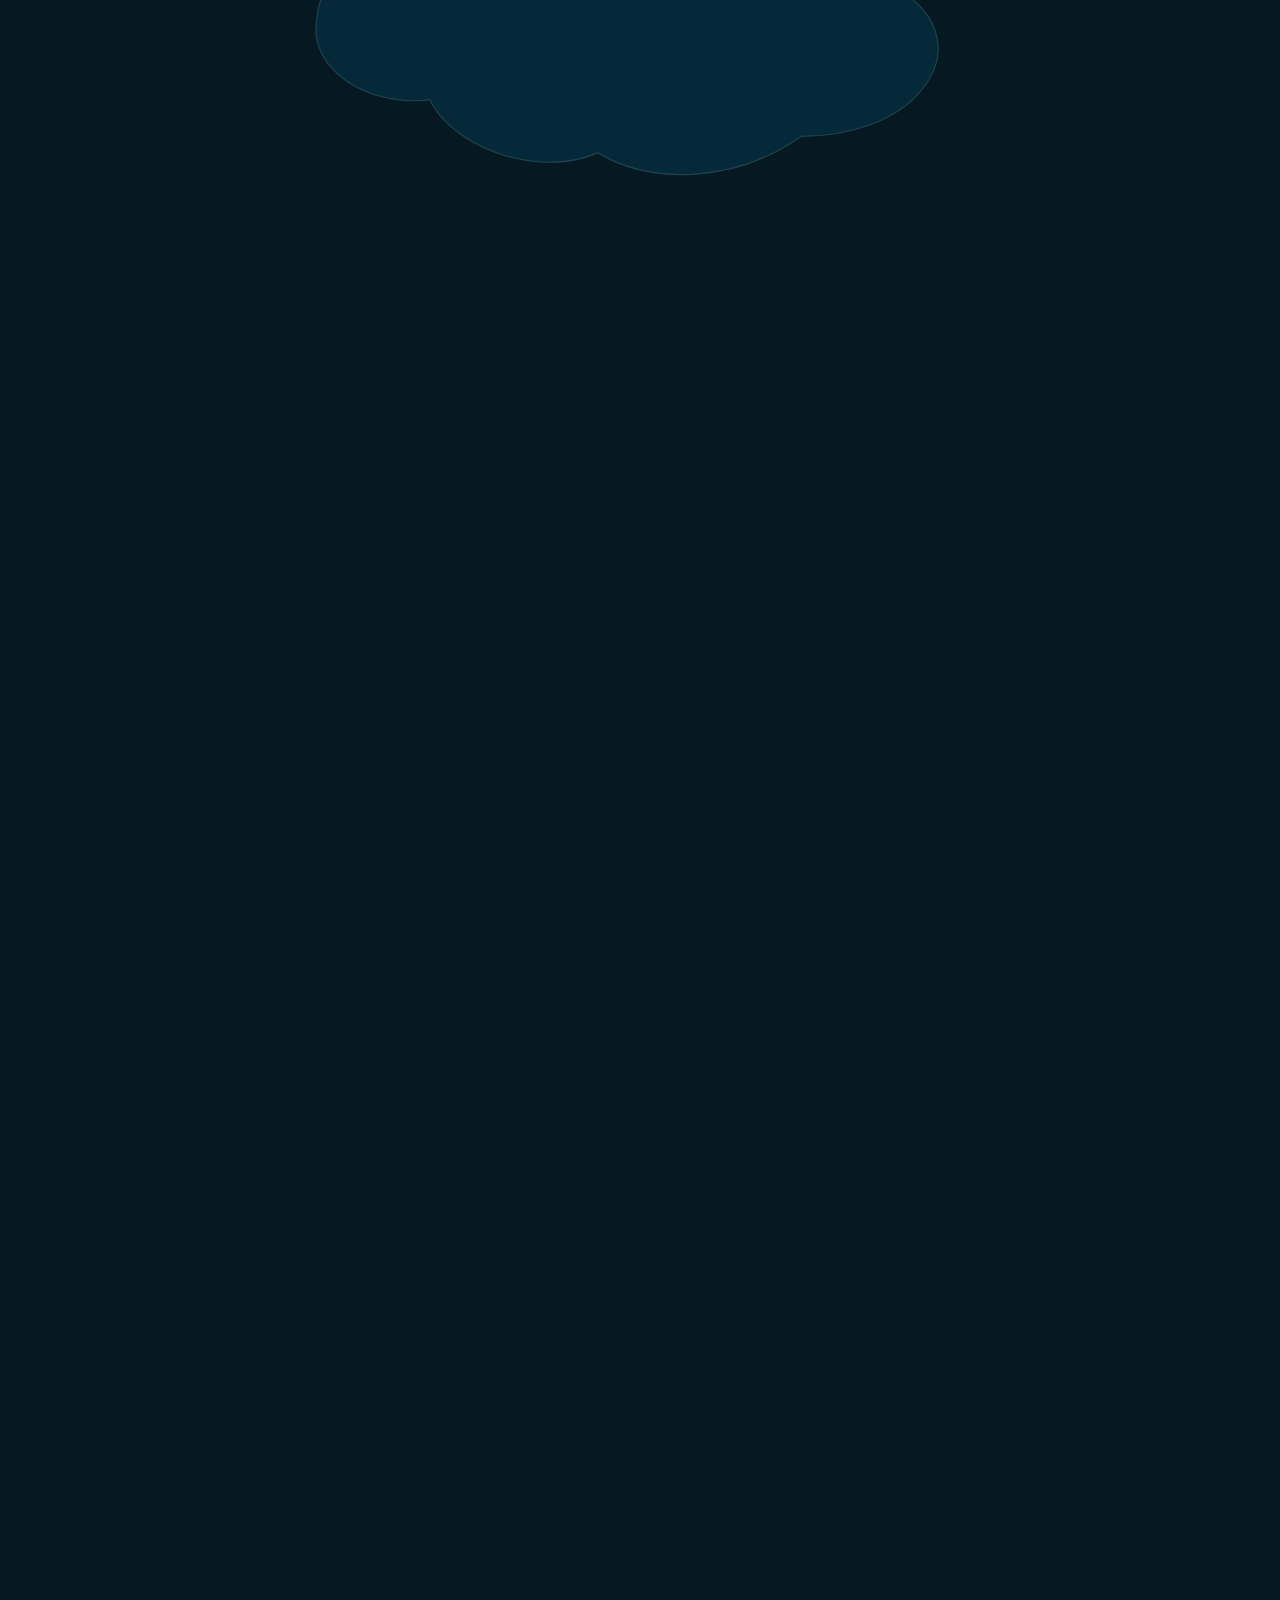
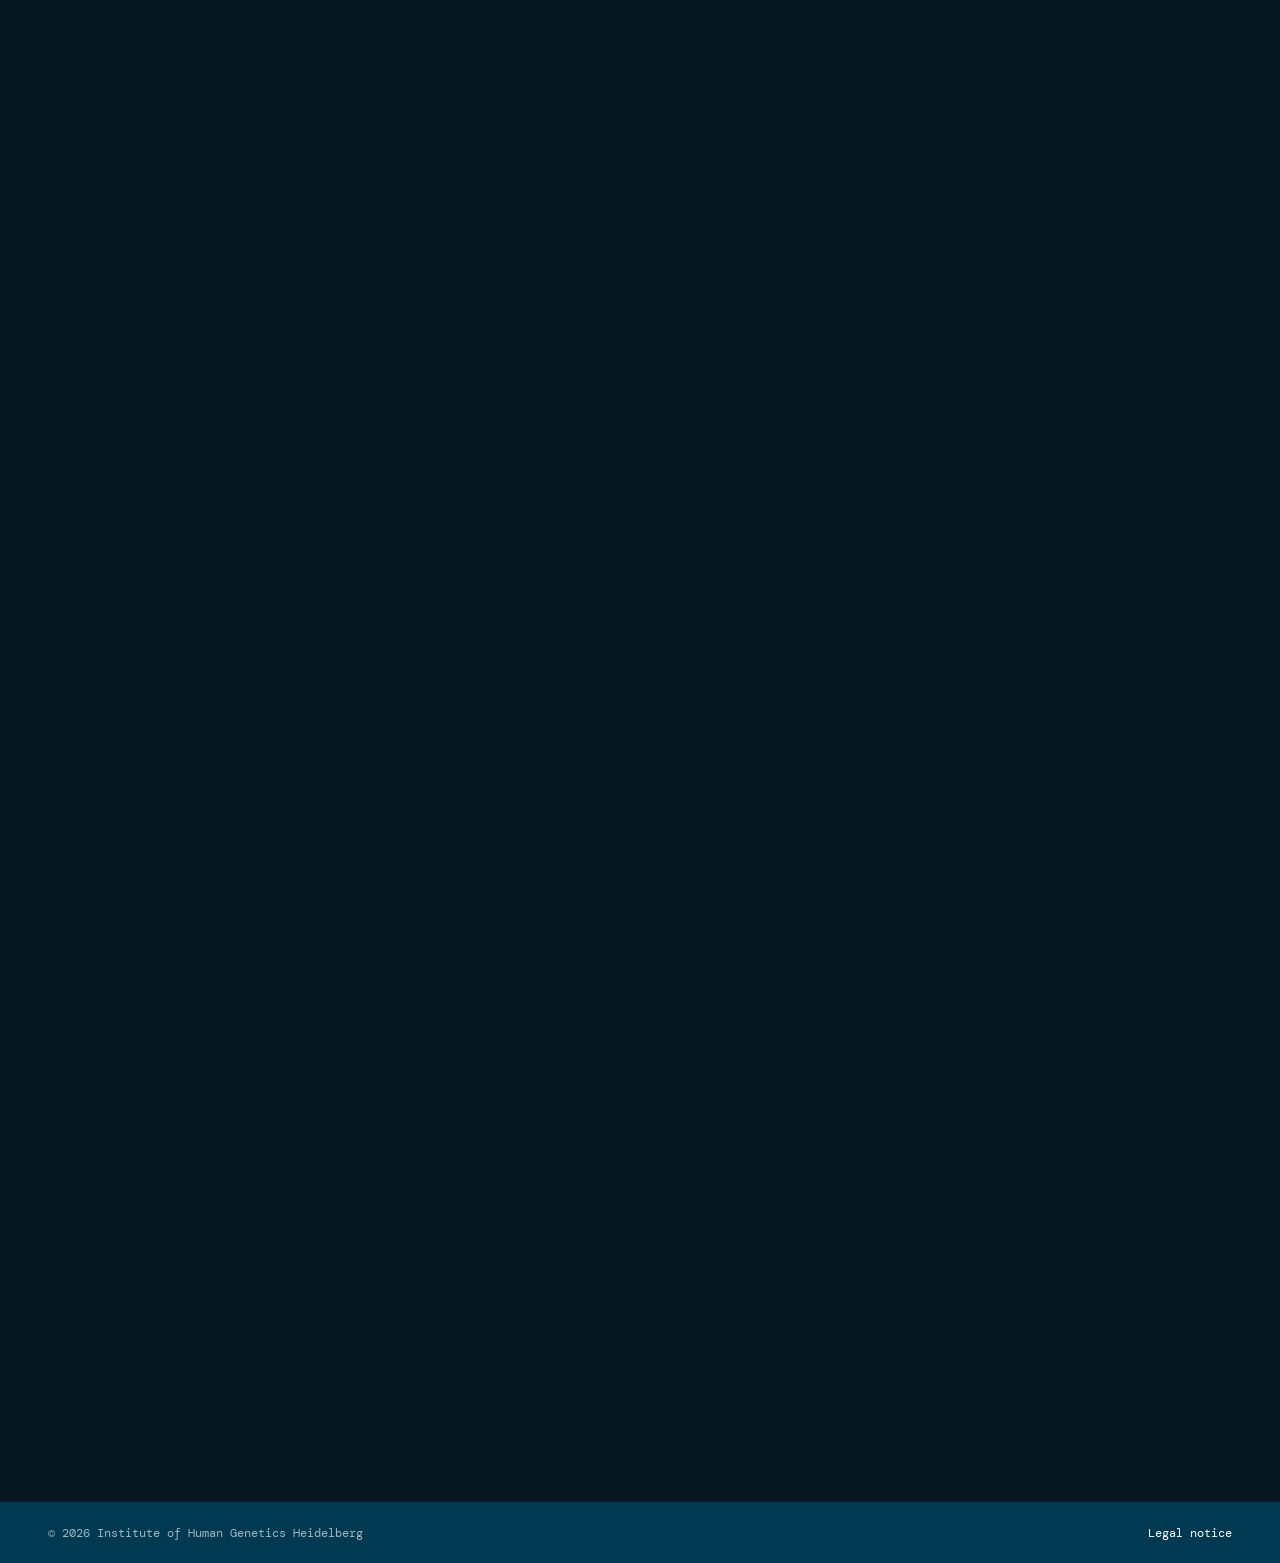
==== commit 9c5d5425: "Show layout toggle only inside the tools section" ====
--- a/horizontal.html
+++ b/horizontal.html
@@ -6,9 +6,9 @@
   <title>Institute of Human Genetics Heidelberg | Digital Tools</title>
   <link rel="preconnect" href="https://fonts.googleapis.com" /><link rel="preconnect" href="https://fonts.gstatic.com" crossorigin />
   <link href="https://fonts.googleapis.com/css2?family=DM+Mono:wght@400;500&family=Manrope:wght@400;500;600;700;800&display=swap" rel="stylesheet" />
-  <link rel="stylesheet" href="styles.css?v=20261029-01" />
-  <link rel="stylesheet" href="overrides.css?v=20261029-01" />
-  <link rel="stylesheet" href="horizontal.css?v=20261029-01" />
+  <link rel="stylesheet" href="styles.css?v=20261029-02" />
+  <link rel="stylesheet" href="overrides.css?v=20261029-02" />
+  <link rel="stylesheet" href="horizontal.css?v=20261029-02" />
 </head>
 <body>
   <a class="skip-link" href="#tools">Skip to tools</a>
@@ -83,7 +83,7 @@
     <button type="button" data-tool-view="panels" aria-pressed="false" aria-controls="tools-display">Panels</button>
   </div>
   <footer><span>© <span id="year"></span> Institute of Human Genetics Heidelberg</span><a href="impressum.html">Legal notice</a></footer>
-  <script src="script.js?v=20261029-01"></script>
-  <script src="horizontal.js?v=20261029-01"></script>
+  <script src="script.js?v=20261029-02"></script>
+  <script src="horizontal.js?v=20261029-02"></script>
 </body>
 </html>
--- a/horizontal.css
+++ b/horizontal.css
@@ -65,16 +65,14 @@
   .horizontal-tools[data-view="rna"] .horizontal-unit .tool-card { transition: none; }
 }
 
-/* Quiet, persistent view switch with room for mobile safe areas. */
-.horizontal-view-switch { position: fixed; right: max(14px, env(safe-area-inset-right)); bottom: max(12px, env(safe-area-inset-bottom)); z-index: 10; display: flex; gap: 2px; padding: 3px; border: 1px solid #80cdd233; border-radius: 8px; background: #061821ed; box-shadow: 0 4px 16px #0002; opacity: .85; transition: opacity 160ms ease; }
+/* Quiet corner control, visible only inside the RNA / Panels section. */
+.horizontal-view-switch { position: fixed; right: max(14px, env(safe-area-inset-right)); bottom: calc(max(12px, env(safe-area-inset-bottom)) + var(--tools-bottom-offset, 0px)); z-index: 10; display: flex; gap: 2px; padding: 3px; border: 1px solid #80cdd233; border-radius: 8px; background: #061821ed; box-shadow: 0 4px 16px #0002; opacity: .85; transition: opacity 160ms ease; }
 .horizontal-view-switch[hidden] { display: none; }
 .horizontal-view-switch:hover, .horizontal-view-switch:focus-within { opacity: 1; }
 .horizontal-view-switch button { min-height: 34px; padding: 6px 10px; border: 1px solid transparent; border-radius: 5px; background: transparent; color: #aebfc6; font: 600 11px Manrope, Arial, sans-serif; cursor: pointer; }
 .horizontal-view-switch button[aria-pressed="true"] { background: var(--blue-dark); border-color: #80cdd222; color: #fff; }
 .horizontal-view-switch button:hover { color: #fff; }
 .horizontal-view-switch button:focus-visible { outline: 2px solid var(--aqua); outline-offset: 2px; }
-/* Keep the fixed control clear of the legal-notice link at the page end. */
-.horizontal-view-switch ~ footer { padding-bottom: 76px; }
 /* Panels uses the original card styling and grid from main. */
 .horizontal-tools[data-view="panels"] .horizontal-viewport { max-width: 1320px; margin: 0 auto; padding: 20px 48px 64px; }
 .horizontal-tools[data-view="panels"] .horizontal-track { display: grid; grid-template-columns: repeat(2, minmax(0, 1fr)); align-items: stretch; gap: 22px; }
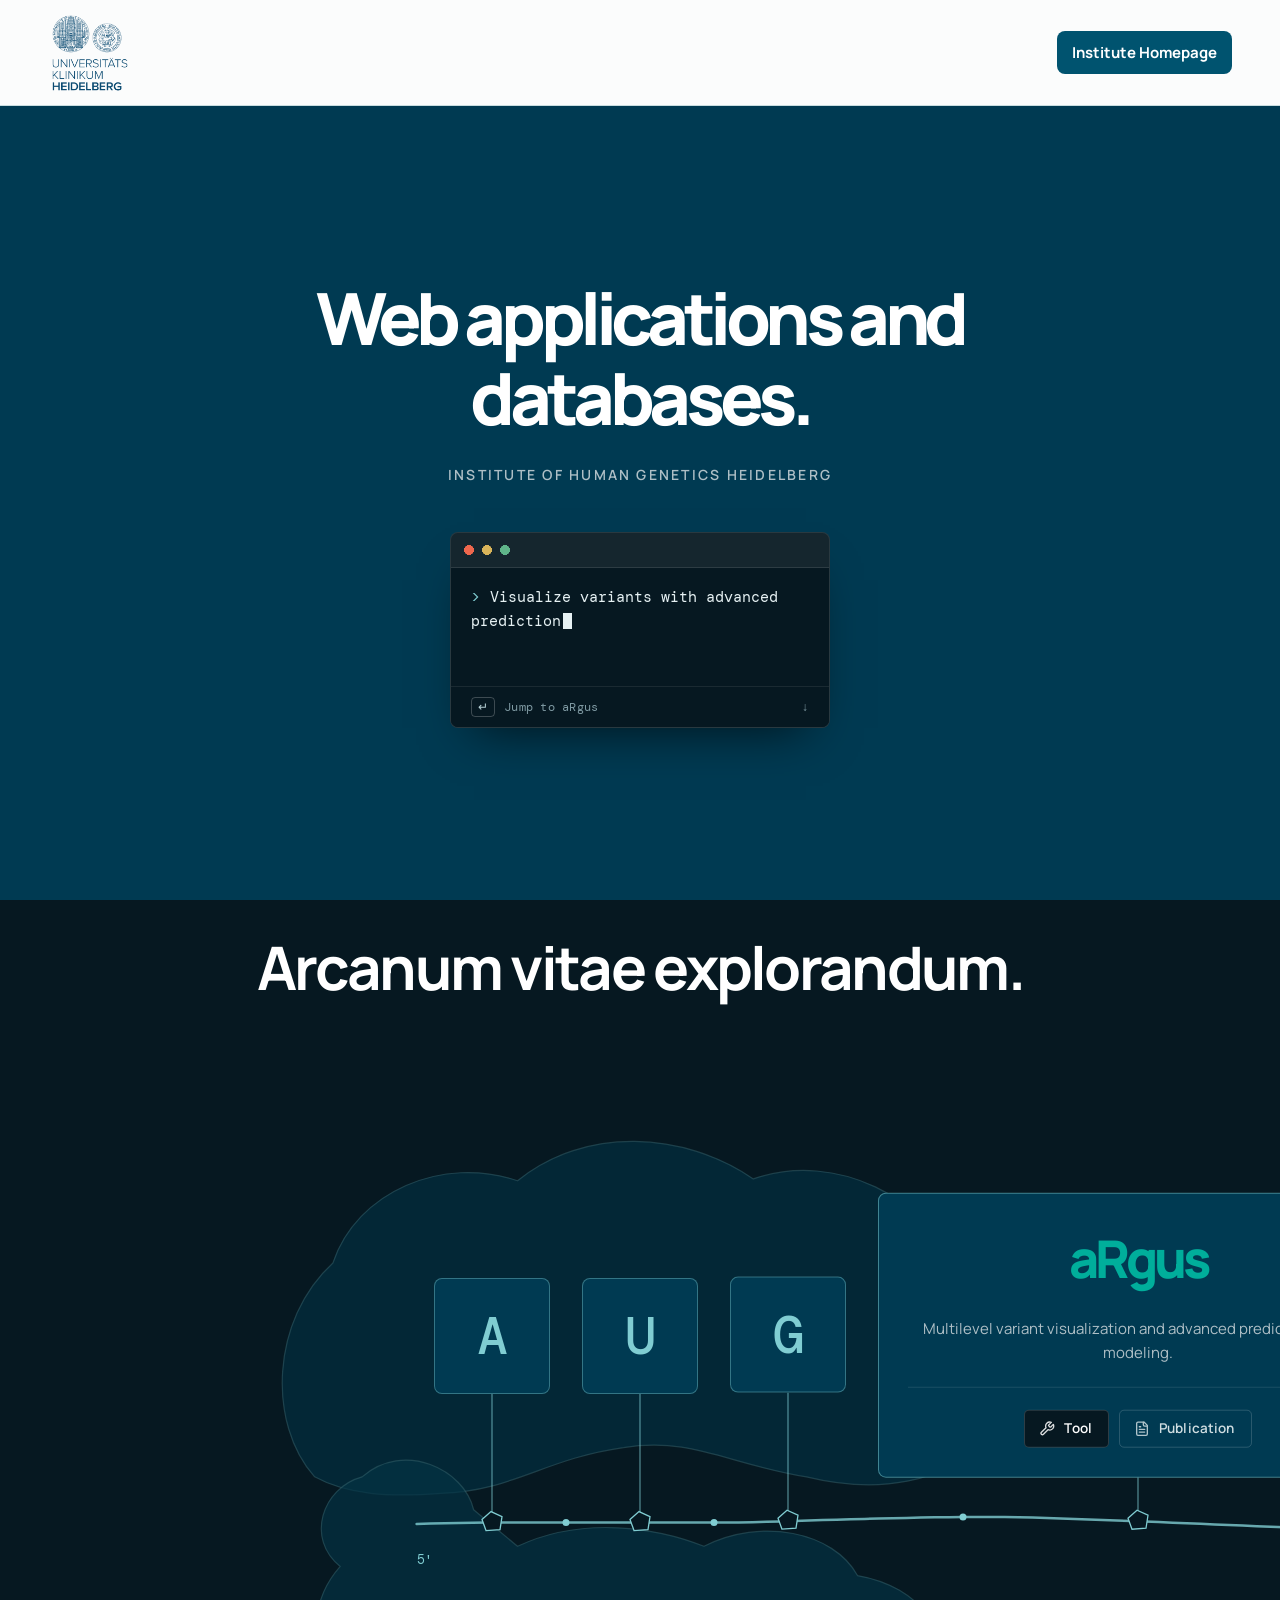
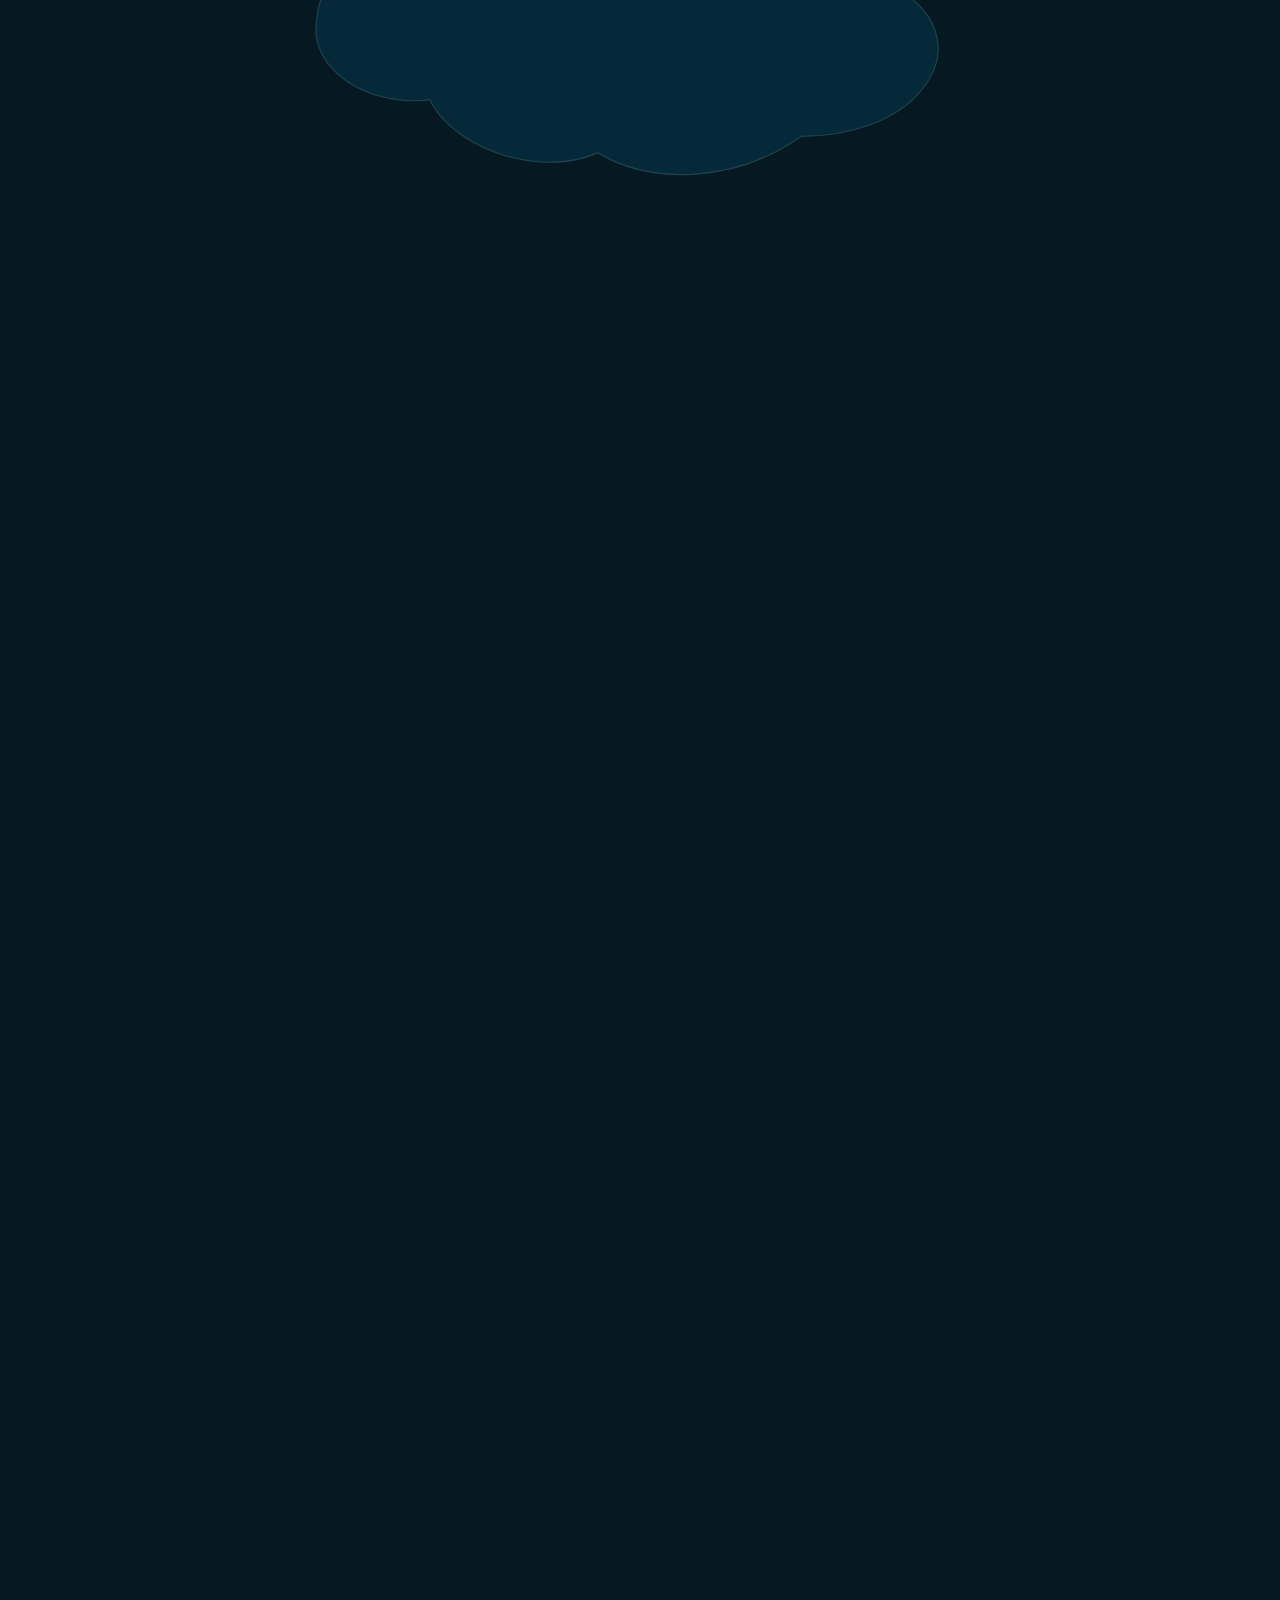
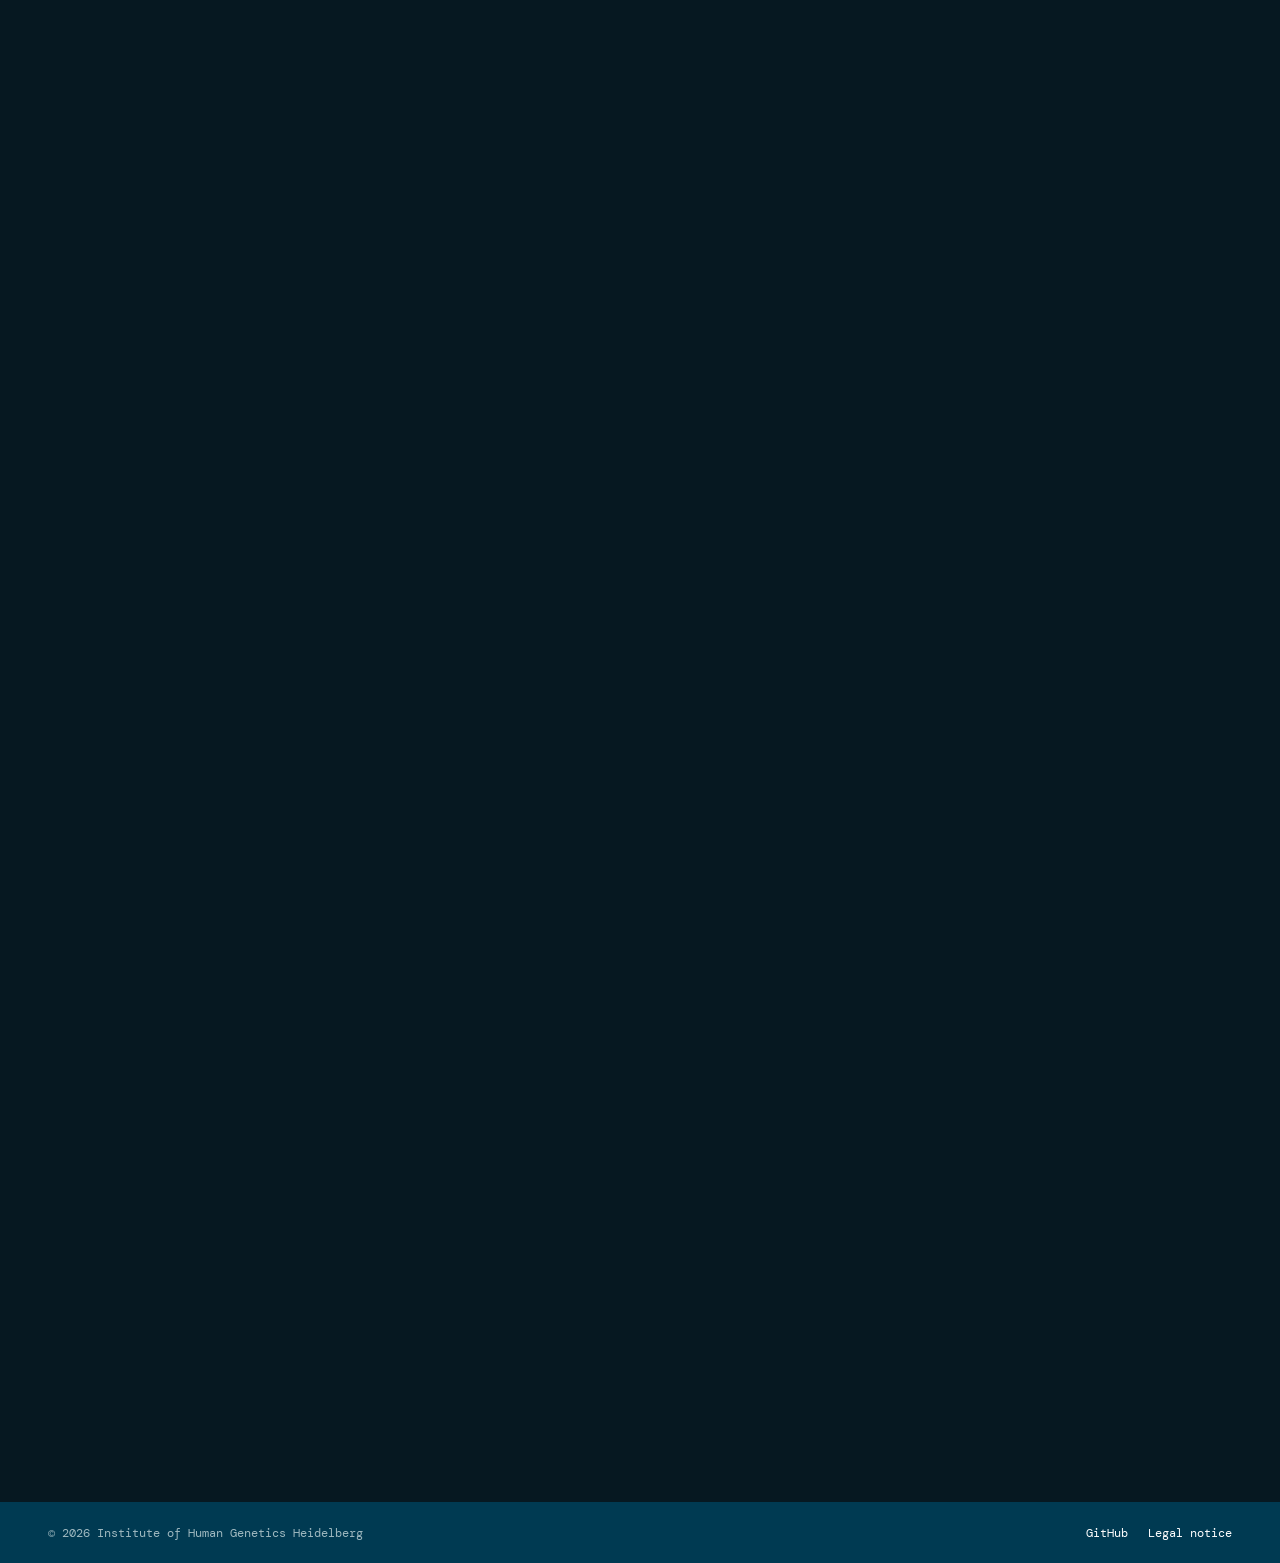
==== commit 897b2dd7: "Link main GitHub repository from test site footers" ====
--- a/horizontal.html
+++ b/horizontal.html
@@ -6,9 +6,9 @@
   <title>Institute of Human Genetics Heidelberg | Digital Tools</title>
   <link rel="preconnect" href="https://fonts.googleapis.com" /><link rel="preconnect" href="https://fonts.gstatic.com" crossorigin />
   <link href="https://fonts.googleapis.com/css2?family=DM+Mono:wght@400;500&family=Manrope:wght@400;500;600;700;800&display=swap" rel="stylesheet" />
-  <link rel="stylesheet" href="styles.css?v=20261029-02" />
-  <link rel="stylesheet" href="overrides.css?v=20261029-02" />
-  <link rel="stylesheet" href="horizontal.css?v=20261029-02" />
+  <link rel="stylesheet" href="styles.css?v=20261029-03" />
+  <link rel="stylesheet" href="overrides.css?v=20261029-03" />
+  <link rel="stylesheet" href="horizontal.css?v=20261029-03" />
 </head>
 <body>
   <a class="skip-link" href="#tools">Skip to tools</a>
@@ -82,8 +82,8 @@
     <button type="button" data-tool-view="rna" aria-pressed="true" aria-controls="tools-display">RNA</button>
     <button type="button" data-tool-view="panels" aria-pressed="false" aria-controls="tools-display">Panels</button>
   </div>
-  <footer><span>© <span id="year"></span> Institute of Human Genetics Heidelberg</span><a href="impressum.html">Legal notice</a></footer>
-  <script src="script.js?v=20261029-02"></script>
-  <script src="horizontal.js?v=20261029-02"></script>
+  <footer><span>© <span id="year"></span> Institute of Human Genetics Heidelberg</span><span class="footer-links"><a href="https://github.com/jannisbuecking/human-genetics-heidelberg-tools" target="_blank" rel="noopener noreferrer">GitHub</a><a href="impressum.html">Legal notice</a></span></footer>
+  <script src="script.js?v=20261029-03"></script>
+  <script src="horizontal.js?v=20261029-03"></script>
 </body>
 </html>
--- a/overrides.css
+++ b/overrides.css
@@ -92,6 +92,7 @@
 
 footer { font-size: 12px; color: #9fb9c0; background: var(--blue-dark); border-top: 0; box-shadow: 0 0 0 100vmax var(--blue-dark); clip-path: inset(0 -100vmax); }
 footer a { color: #fff; }
+.footer-links { display: flex; align-items: center; flex-wrap: wrap; gap: 20px; }
 
 .legal-page { max-width: 900px; margin: 0 auto; padding: 72px 48px 100px; }
 .legal-page h1 { font-size: clamp(42px, 5vw, 66px); }
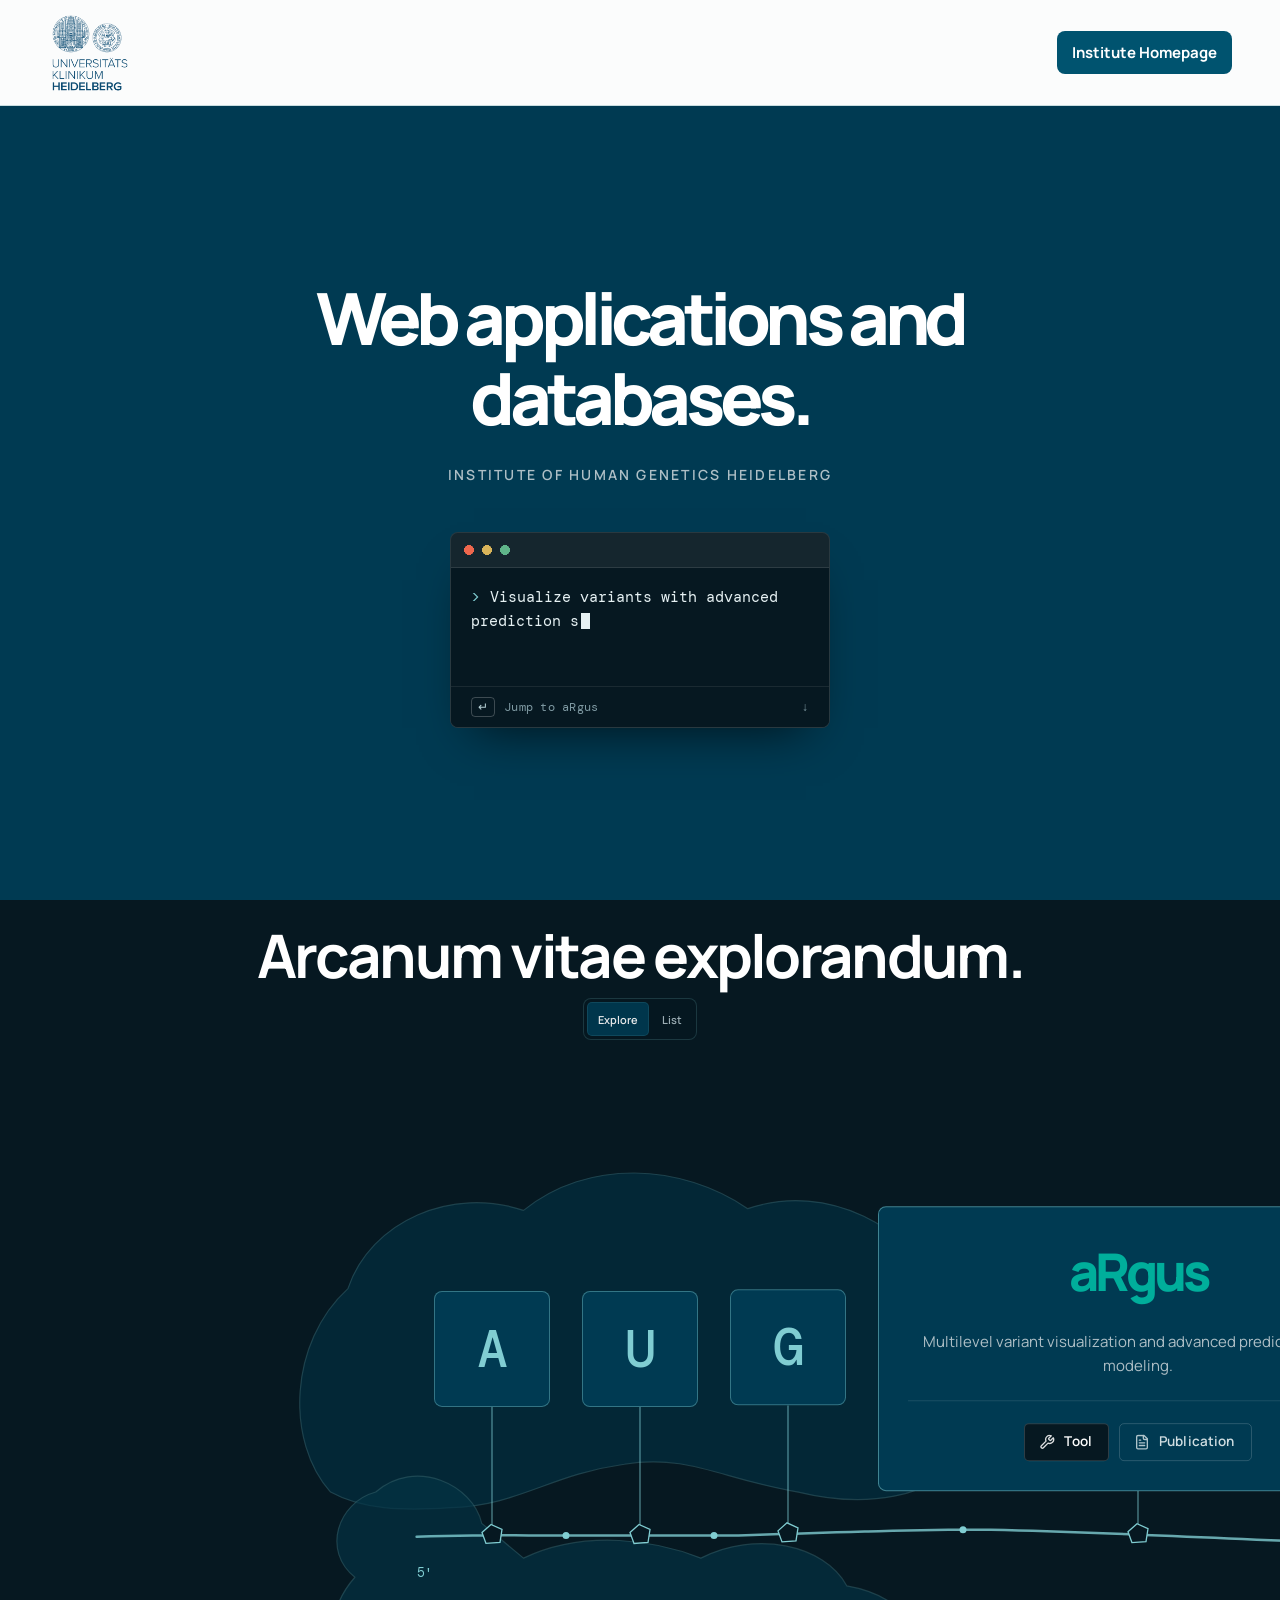
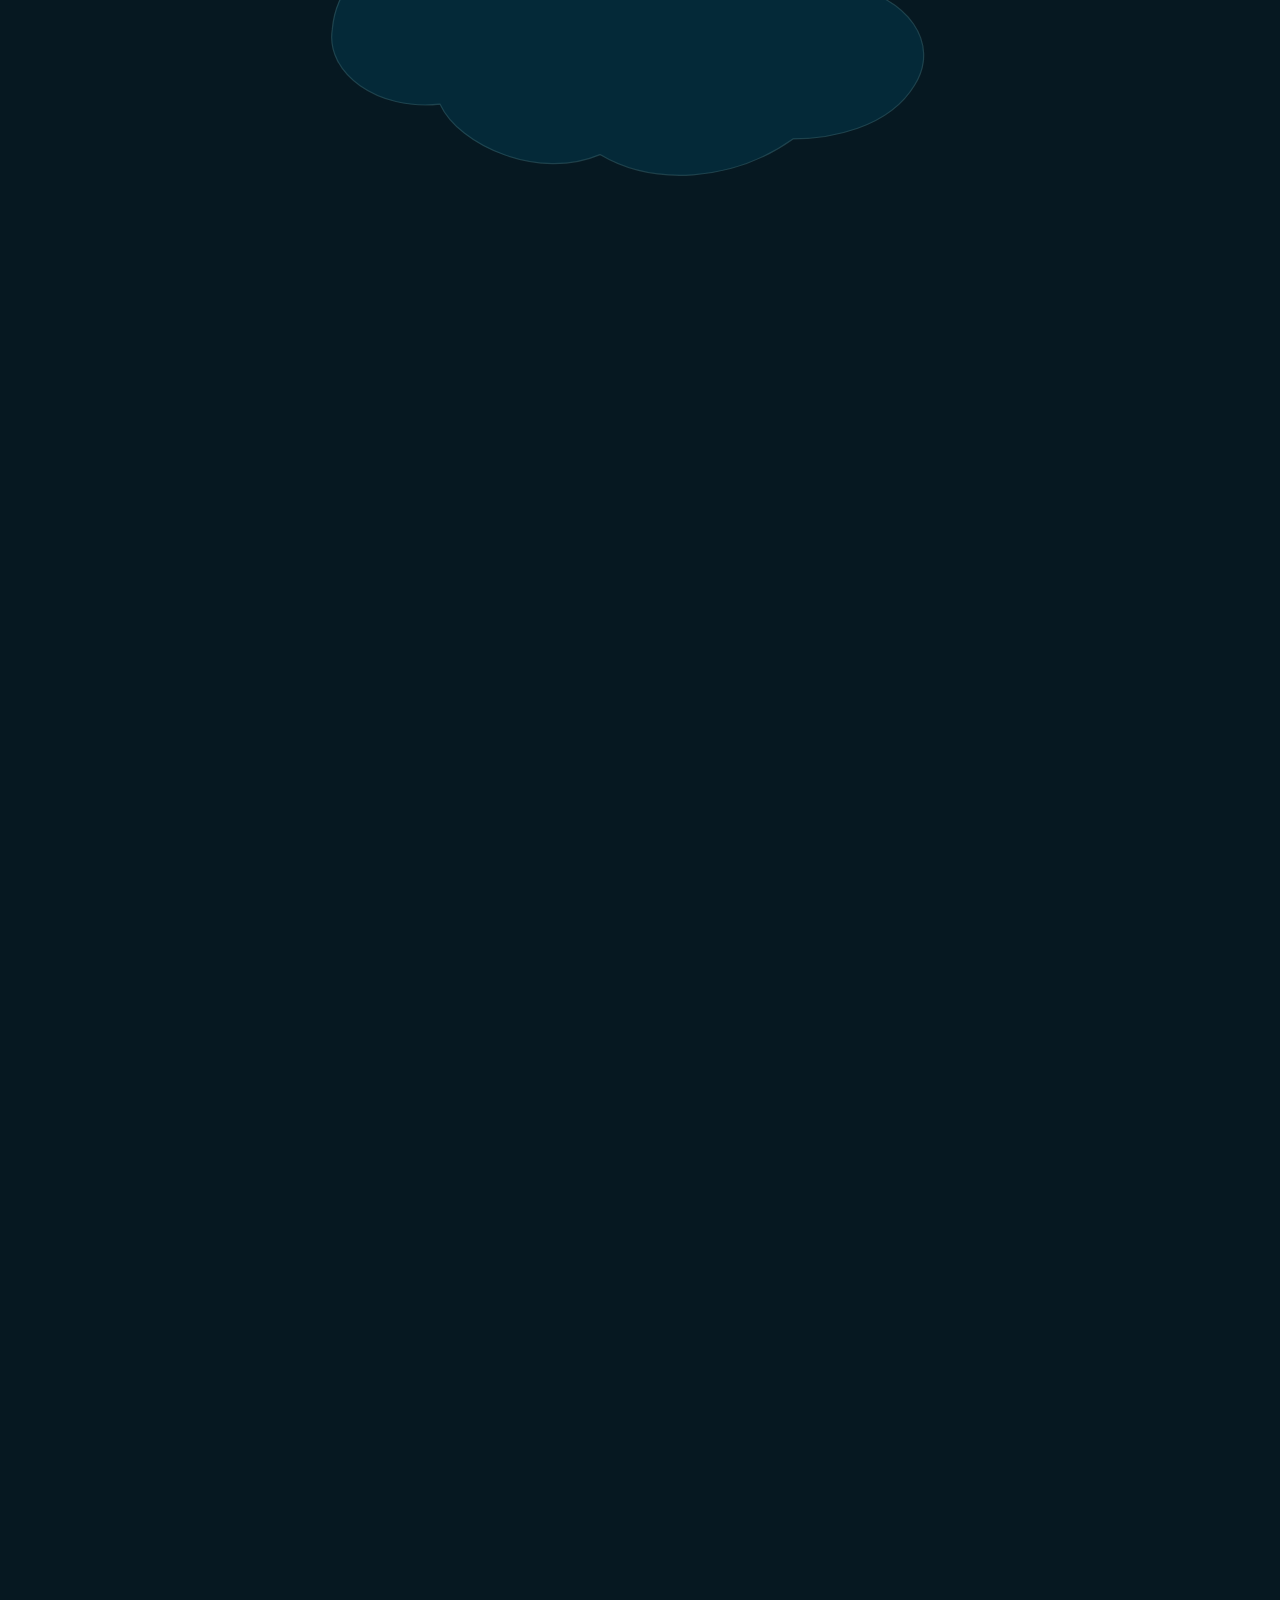
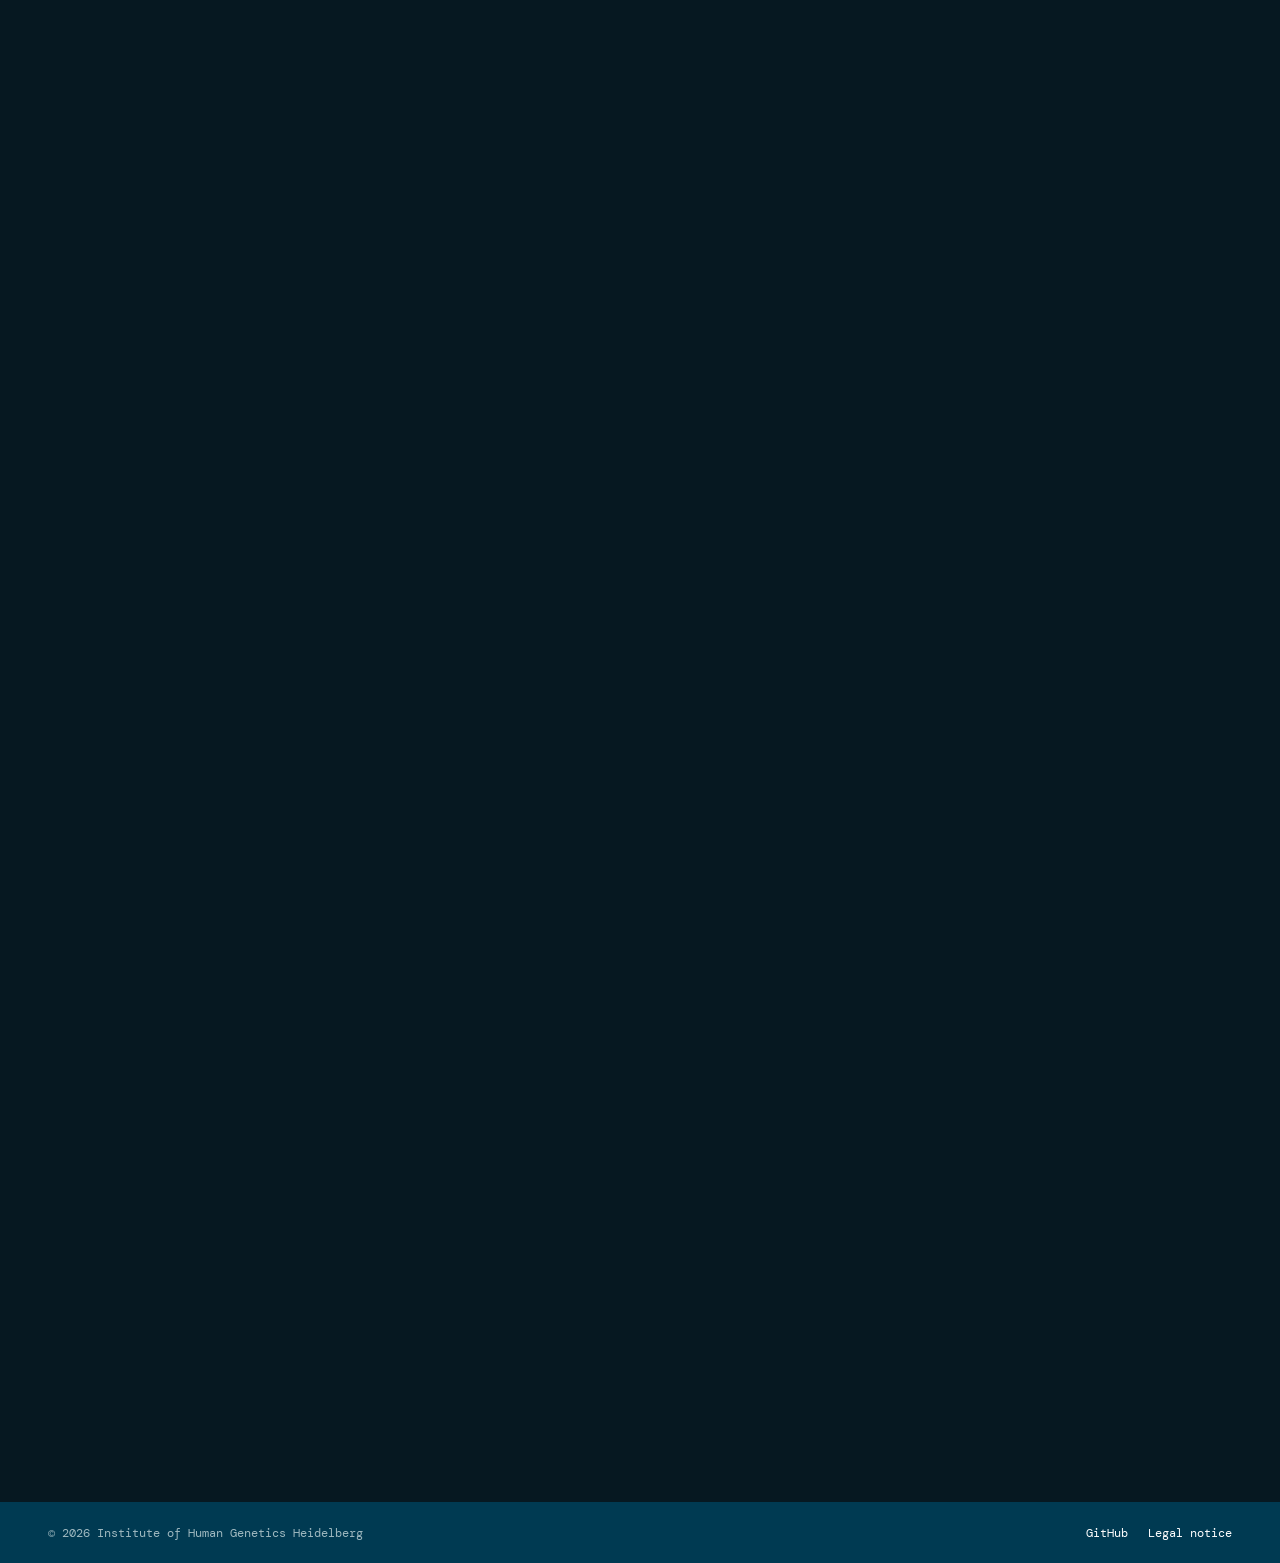
==== commit c00264ff: "Add Explore List heading toggle and fullscreen List scene" ====
--- a/horizontal.html
+++ b/horizontal.html
@@ -6,9 +6,9 @@
   <title>Institute of Human Genetics Heidelberg | Digital Tools</title>
   <link rel="preconnect" href="https://fonts.googleapis.com" /><link rel="preconnect" href="https://fonts.gstatic.com" crossorigin />
   <link href="https://fonts.googleapis.com/css2?family=DM+Mono:wght@400;500&family=Manrope:wght@400;500;600;700;800&display=swap" rel="stylesheet" />
-  <link rel="stylesheet" href="styles.css?v=20261029-03" />
-  <link rel="stylesheet" href="overrides.css?v=20261029-03" />
-  <link rel="stylesheet" href="horizontal.css?v=20261029-03" />
+  <link rel="stylesheet" href="styles.css?v=20261103-01" />
+  <link rel="stylesheet" href="overrides.css?v=20261103-01" />
+  <link rel="stylesheet" href="horizontal.css?v=20261103-01" />
 </head>
 <body>
   <a class="skip-link" href="#tools">Skip to tools</a>
@@ -31,6 +31,10 @@
         <div class="horizontal-scene">
           <div class="section-heading">
             <h2>Arcanum vitae explorandum.</h2>
+            <div class="horizontal-view-switch" role="group" aria-label="Tool layout" hidden>
+              <button type="button" data-tool-view="rna" aria-pressed="true" aria-controls="tools-display">Explore</button>
+              <button type="button" data-tool-view="panels" aria-pressed="false" aria-controls="tools-display">List</button>
+            </div>
           </div>
           <div class="horizontal-stage">
             <svg class="horizontal-ribosome" aria-hidden="true"><g id="horizontal-ribosome-schematic"><path class="subunit-large" data-subunit="60S" d="M-178 -25 C-204 -54 -202 -111 -168 -142 C-155 -181 -108 -201 -67 -187 C-30 -217 24 -214 62 -188 C108 -204 158 -176 170 -141 C207 -122 212 -78 188 -48 C169 -20 128 -16 91 -25 C48 -32 28 -47 -9 -41 C-52 -35 -70 -17 -109 -16 C-137 -14 -160 -15 -178 -25 Z"/><path class="subunit-small" data-subunit="40S" d="M-164 24 C-183 9 -174 -19 -152 -25 C-129 -45 -96 -29 -91 -7 L-67 13 C-31 -4 10 3 35 13 C66 -3 106 5 119 29 C154 35 173 62 158 86 C143 111 109 117 88 117 C53 142 7 144 -23 126 C-58 141 -104 121 -115 97 C-151 101 -181 79 -177 54 C-176 42 -172 33 -164 24 Z"/></g></svg>
@@ -78,12 +82,8 @@
       </div>
     </section>
   </main>
-  <div class="horizontal-view-switch" role="group" aria-label="Tool layout" hidden>
-    <button type="button" data-tool-view="rna" aria-pressed="true" aria-controls="tools-display">RNA</button>
-    <button type="button" data-tool-view="panels" aria-pressed="false" aria-controls="tools-display">Panels</button>
-  </div>
   <footer><span>© <span id="year"></span> Institute of Human Genetics Heidelberg</span><span class="footer-links"><a href="https://github.com/jannisbuecking/human-genetics-heidelberg-tools" target="_blank" rel="noopener noreferrer">GitHub</a><a href="impressum.html">Legal notice</a></span></footer>
-  <script src="script.js?v=20261029-03"></script>
-  <script src="horizontal.js?v=20261029-03"></script>
+  <script src="script.js?v=20261103-01"></script>
+  <script src="horizontal.js?v=20261103-01"></script>
 </body>
 </html>
--- a/horizontal.css
+++ b/horizontal.css
@@ -1,6 +1,6 @@
 /* Horizontal RNA and original Panels views. */
 .tools-section.horizontal-tools { padding: 0; position: relative; background: #061821; }
-.horizontal-tools .section-heading { max-width: 1224px; margin: 0 auto; padding: 36px 48px 22px; text-align: center; }
+.horizontal-tools .section-heading { max-width: 1224px; margin: 0 auto; padding: 24px 48px 16px; text-align: center; }
 .horizontal-tools h2 { font-size: clamp(34px, 4.8vw, 60px); margin: 0; }
 .horizontal-scene { --horizontal-base-size: 116px; position: relative; isolation: isolate; }
 /* Measure the same stable viewport in both the pinned and stacked layouts.
@@ -42,7 +42,7 @@
 .horizontal-sugars circle { fill: var(--aqua); }
 .horizontal-tools.is-enhanced .horizontal-prime { display: block; position: absolute; font: 13px 'DM Mono', monospace; color: var(--aqua); pointer-events: none; }
 @media(max-width:700px) {
-  .horizontal-tools .section-heading { padding: 28px 22px 14px; }
+  .horizontal-tools .section-heading { padding: 20px 22px 12px; }
   .horizontal-tools h2 { font-size: 32px; }
   .horizontal-scene { --horizontal-base-size: 76px; }
   .horizontal-viewport { padding: 20px 22px 40px; }
@@ -65,28 +65,38 @@
   .horizontal-tools[data-view="rna"] .horizontal-unit .tool-card { transition: none; }
 }
 
-/* Quiet corner control, visible only inside the RNA / Panels section. */
-.horizontal-view-switch { position: fixed; right: max(14px, env(safe-area-inset-right)); bottom: calc(max(12px, env(safe-area-inset-bottom)) + var(--tools-bottom-offset, 0px)); z-index: 10; display: flex; gap: 2px; padding: 3px; border: 1px solid #80cdd233; border-radius: 8px; background: #061821ed; box-shadow: 0 4px 16px #0002; opacity: .85; transition: opacity 160ms ease; }
+/* Compact Explore / List control immediately below the tools heading. */
+.horizontal-view-switch { position: relative; display: flex; width: fit-content; margin: 12px auto 0; gap: 2px; padding: 3px; border: 1px solid #80cdd233; border-radius: 8px; background: #061821ed; opacity: .9; transition: opacity 160ms ease; }
 .horizontal-view-switch[hidden] { display: none; }
 .horizontal-view-switch:hover, .horizontal-view-switch:focus-within { opacity: 1; }
 .horizontal-view-switch button { min-height: 34px; padding: 6px 10px; border: 1px solid transparent; border-radius: 5px; background: transparent; color: #aebfc6; font: 600 11px Manrope, Arial, sans-serif; cursor: pointer; }
 .horizontal-view-switch button[aria-pressed="true"] { background: var(--blue-dark); border-color: #80cdd222; color: #fff; }
 .horizontal-view-switch button:hover { color: #fff; }
 .horizontal-view-switch button:focus-visible { outline: 2px solid var(--aqua); outline-offset: 2px; }
-/* Panels uses the original card styling and grid from main. */
-.horizontal-tools[data-view="panels"] .horizontal-viewport { max-width: 1320px; margin: 0 auto; padding: 20px 48px 64px; }
-.horizontal-tools[data-view="panels"] .horizontal-track { display: grid; grid-template-columns: repeat(2, minmax(0, 1fr)); align-items: stretch; gap: 22px; }
+/* List fills the viewport and uses the original card grid from main.
+   A fitting desktop grid is pinned briefly; taller lists keep normal flow. */
+.horizontal-tools[data-view="panels"] .horizontal-scene { min-height: 100vh; min-height: max(100svh, var(--list-content-height, 0px)); display: flex; flex-direction: column; }
+.horizontal-tools[data-view="panels"] .horizontal-stage { flex: 1; display: flex; min-height: 0; }
+.horizontal-tools.is-list-pinned .horizontal-scene { position: sticky; top: 0; height: 100vh; height: 100svh; }
+.horizontal-tools[data-view="panels"] .horizontal-viewport { flex: 1; display: flex; flex-direction: column; justify-content: center; width: 100%; max-width: 1320px; margin: 0 auto; padding: 12px 48px 36px; }
+.horizontal-tools[data-view="panels"] .horizontal-track { flex-shrink: 0; width: 100%; display: grid; grid-template-columns: repeat(2, minmax(0, 1fr)); align-items: stretch; gap: 22px; }
 .horizontal-tools[data-view="panels"] .horizontal-tool { display: contents; }
 .horizontal-tools[data-view="panels"] .horizontal-letter,
 .horizontal-tools[data-view="panels"] .horizontal-ribosome,
 .horizontal-tools[data-view="panels"] .horizontal-backbone,
 .horizontal-tools[data-view="panels"] .horizontal-prime { display: none; }
+@media(min-width:861px) {
+  .horizontal-tools[data-view="panels"] .tool-card { padding: clamp(20px, 3svh, 30px); gap: clamp(14px, 2svh, 22px); }
+  .horizontal-tools[data-view="panels"] .tool-logo-wrap { height: clamp(52px, 8svh, 72px); }
+  .horizontal-tools[data-view="panels"] .tool-description { font-size: 15px; }
+  .horizontal-tools[data-view="panels"] .card-links { padding-top: clamp(14px, 2svh, 22px); }
+}
 @media(max-width:860px) {
   .horizontal-tools[data-view="panels"] .horizontal-track { grid-template-columns: 1fr; }
 }
 @media(max-width:700px) {
   .horizontal-view-switch button { min-height: 40px; }
-  .horizontal-tools[data-view="panels"] .horizontal-viewport { padding: 14px 20px 72px; }
+  .horizontal-tools[data-view="panels"] .horizontal-viewport { padding: 14px 20px 32px; }
 }
 @media(prefers-reduced-motion:reduce) {
   .horizontal-view-switch { transition: none; }
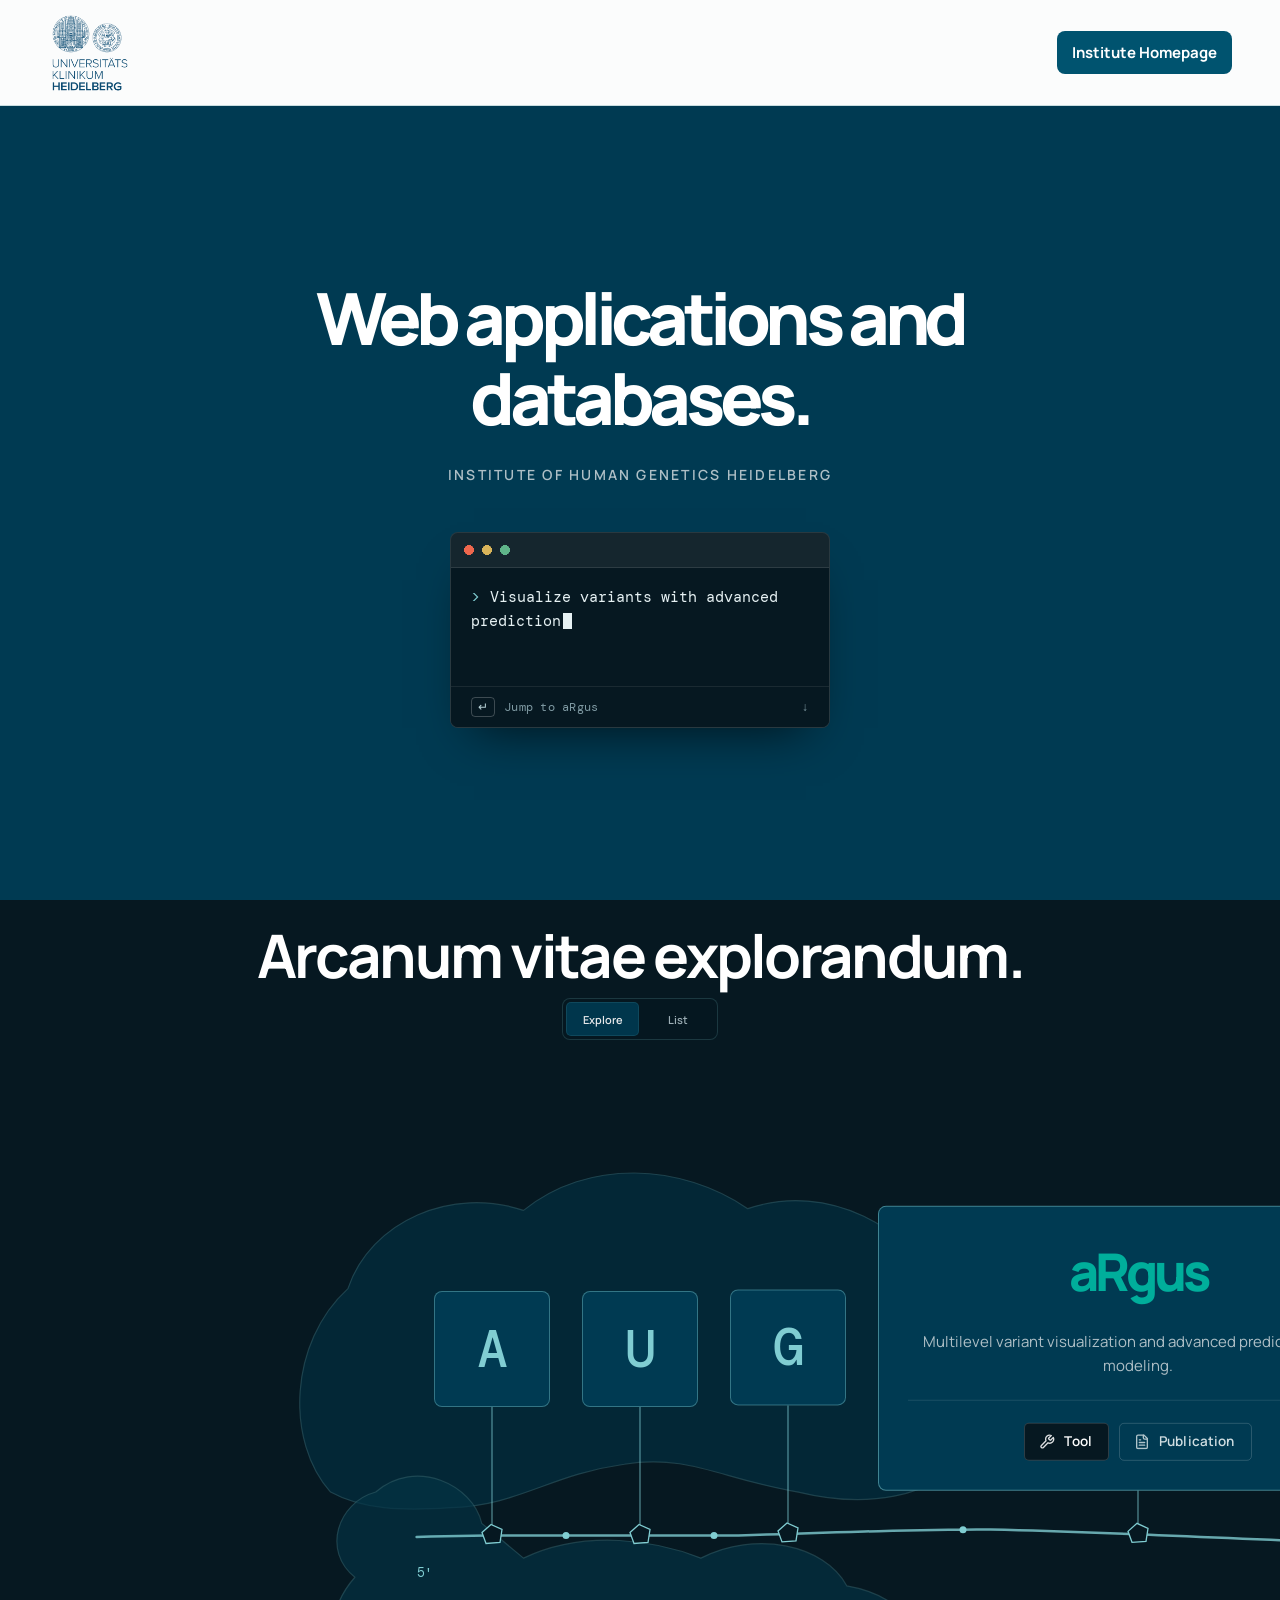
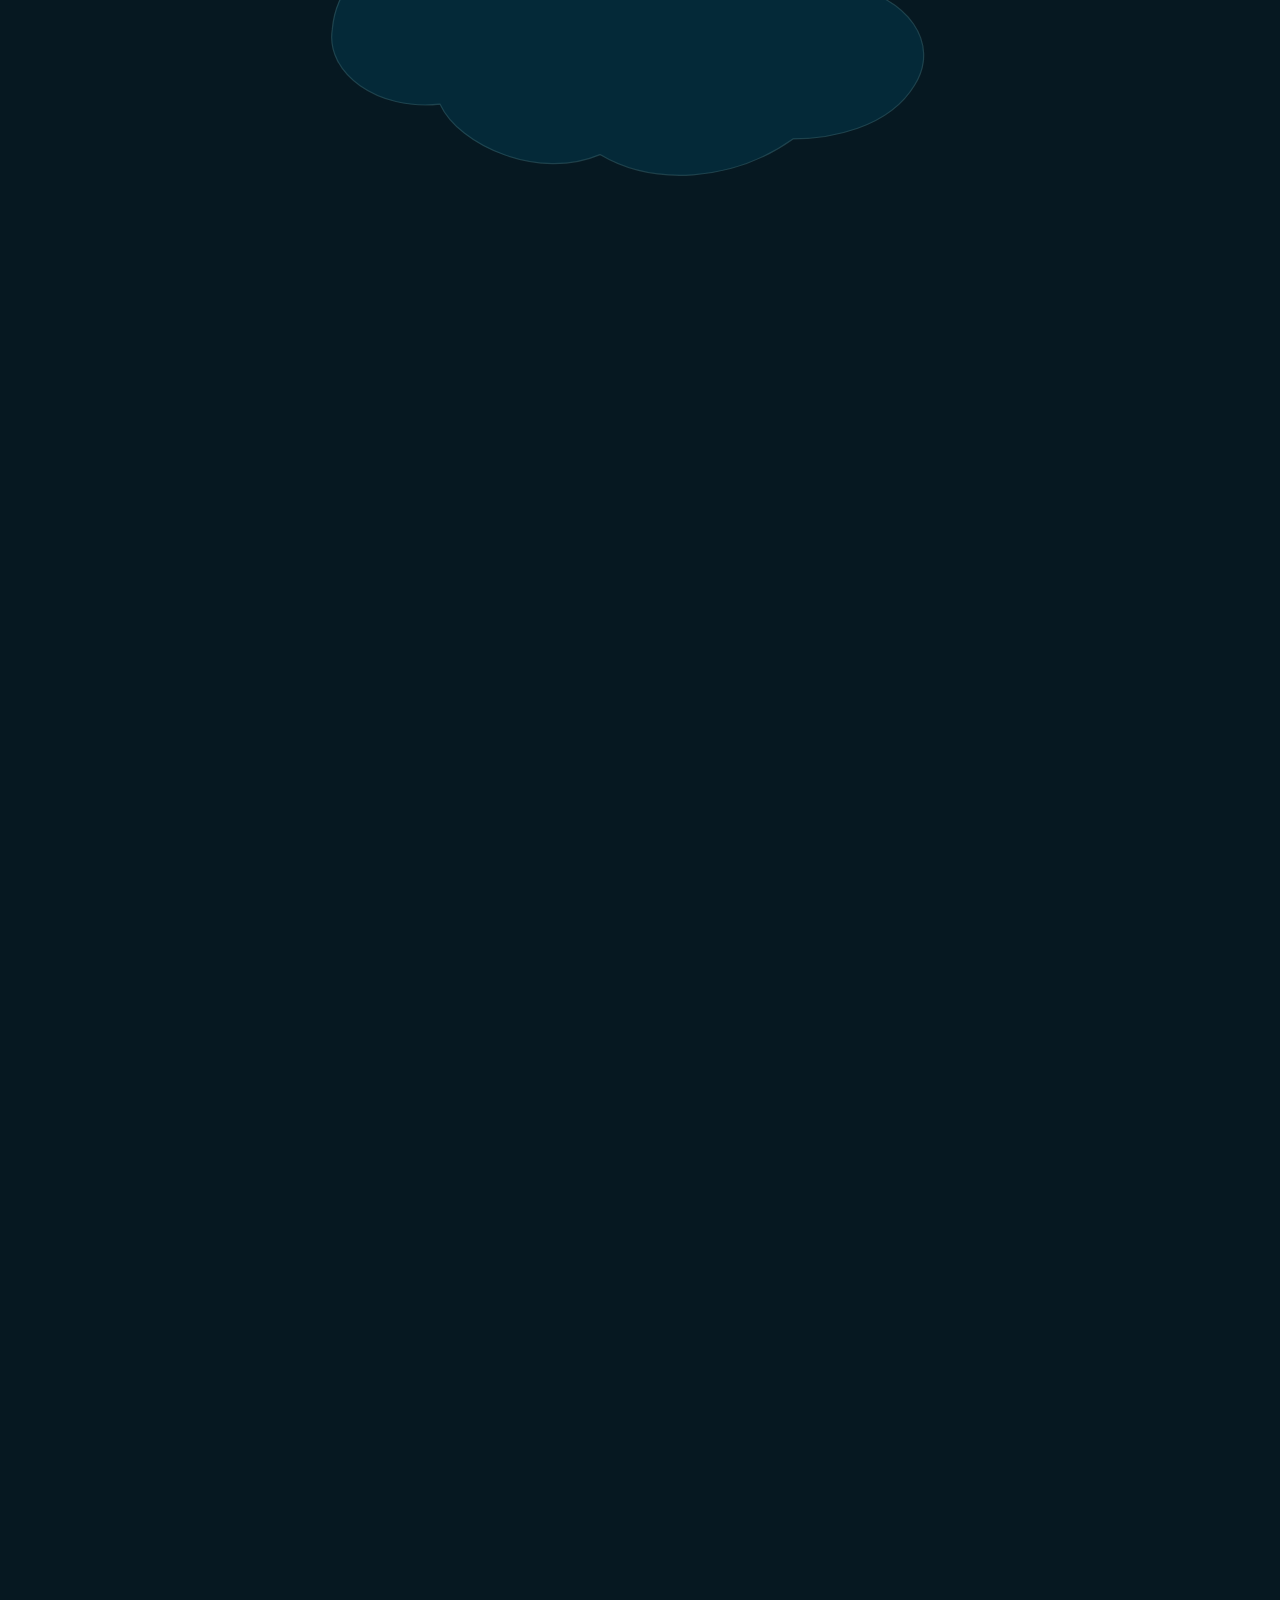
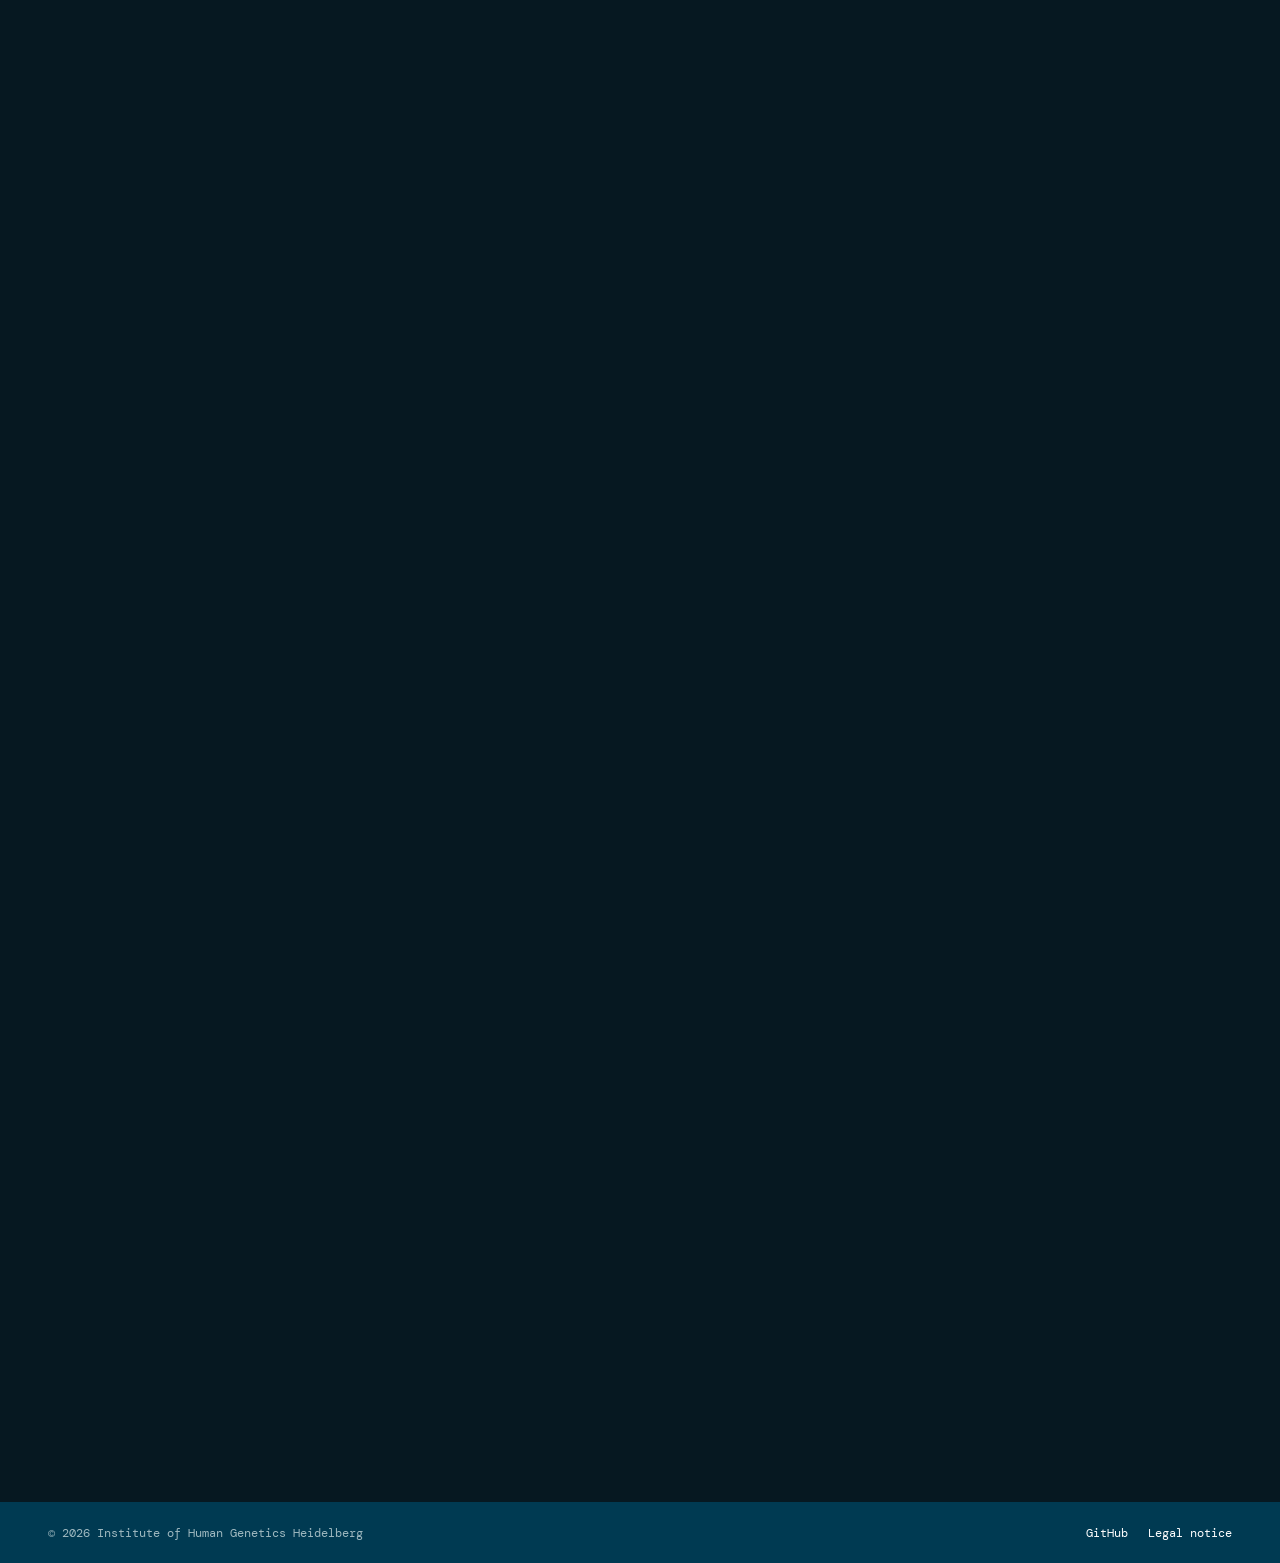
==== commit d4dd5b49: "Give Explore and List identical button widths" ====
--- a/horizontal.html
+++ b/horizontal.html
@@ -6,9 +6,9 @@
   <title>Institute of Human Genetics Heidelberg | Digital Tools</title>
   <link rel="preconnect" href="https://fonts.googleapis.com" /><link rel="preconnect" href="https://fonts.gstatic.com" crossorigin />
   <link href="https://fonts.googleapis.com/css2?family=DM+Mono:wght@400;500&family=Manrope:wght@400;500;600;700;800&display=swap" rel="stylesheet" />
-  <link rel="stylesheet" href="styles.css?v=20261103-01" />
-  <link rel="stylesheet" href="overrides.css?v=20261103-01" />
-  <link rel="stylesheet" href="horizontal.css?v=20261103-01" />
+  <link rel="stylesheet" href="styles.css?v=20261103-02" />
+  <link rel="stylesheet" href="overrides.css?v=20261103-02" />
+  <link rel="stylesheet" href="horizontal.css?v=20261103-02" />
 </head>
 <body>
   <a class="skip-link" href="#tools">Skip to tools</a>
@@ -83,7 +83,7 @@
     </section>
   </main>
   <footer><span>© <span id="year"></span> Institute of Human Genetics Heidelberg</span><span class="footer-links"><a href="https://github.com/jannisbuecking/human-genetics-heidelberg-tools" target="_blank" rel="noopener noreferrer">GitHub</a><a href="impressum.html">Legal notice</a></span></footer>
-  <script src="script.js?v=20261103-01"></script>
-  <script src="horizontal.js?v=20261103-01"></script>
+  <script src="script.js?v=20261103-02"></script>
+  <script src="horizontal.js?v=20261103-02"></script>
 </body>
 </html>
--- a/horizontal.css
+++ b/horizontal.css
@@ -66,10 +66,10 @@
 }
 
 /* Compact Explore / List control immediately below the tools heading. */
-.horizontal-view-switch { position: relative; display: flex; width: fit-content; margin: 12px auto 0; gap: 2px; padding: 3px; border: 1px solid #80cdd233; border-radius: 8px; background: #061821ed; opacity: .9; transition: opacity 160ms ease; }
+.horizontal-view-switch { position: relative; display: grid; grid-template-columns: repeat(2, minmax(0, 1fr)); width: 156px; max-width: 100%; margin: 12px auto 0; gap: 2px; padding: 3px; border: 1px solid #80cdd233; border-radius: 8px; background: #061821ed; opacity: .9; transition: opacity 160ms ease; }
 .horizontal-view-switch[hidden] { display: none; }
 .horizontal-view-switch:hover, .horizontal-view-switch:focus-within { opacity: 1; }
-.horizontal-view-switch button { min-height: 34px; padding: 6px 10px; border: 1px solid transparent; border-radius: 5px; background: transparent; color: #aebfc6; font: 600 11px Manrope, Arial, sans-serif; cursor: pointer; }
+.horizontal-view-switch button { width: 100%; min-width: 0; min-height: 34px; padding: 6px 10px; border: 1px solid transparent; border-radius: 5px; background: transparent; color: #aebfc6; font: 600 11px Manrope, Arial, sans-serif; cursor: pointer; }
 .horizontal-view-switch button[aria-pressed="true"] { background: var(--blue-dark); border-color: #80cdd222; color: #fff; }
 .horizontal-view-switch button:hover { color: #fff; }
 .horizontal-view-switch button:focus-visible { outline: 2px solid var(--aqua); outline-offset: 2px; }
